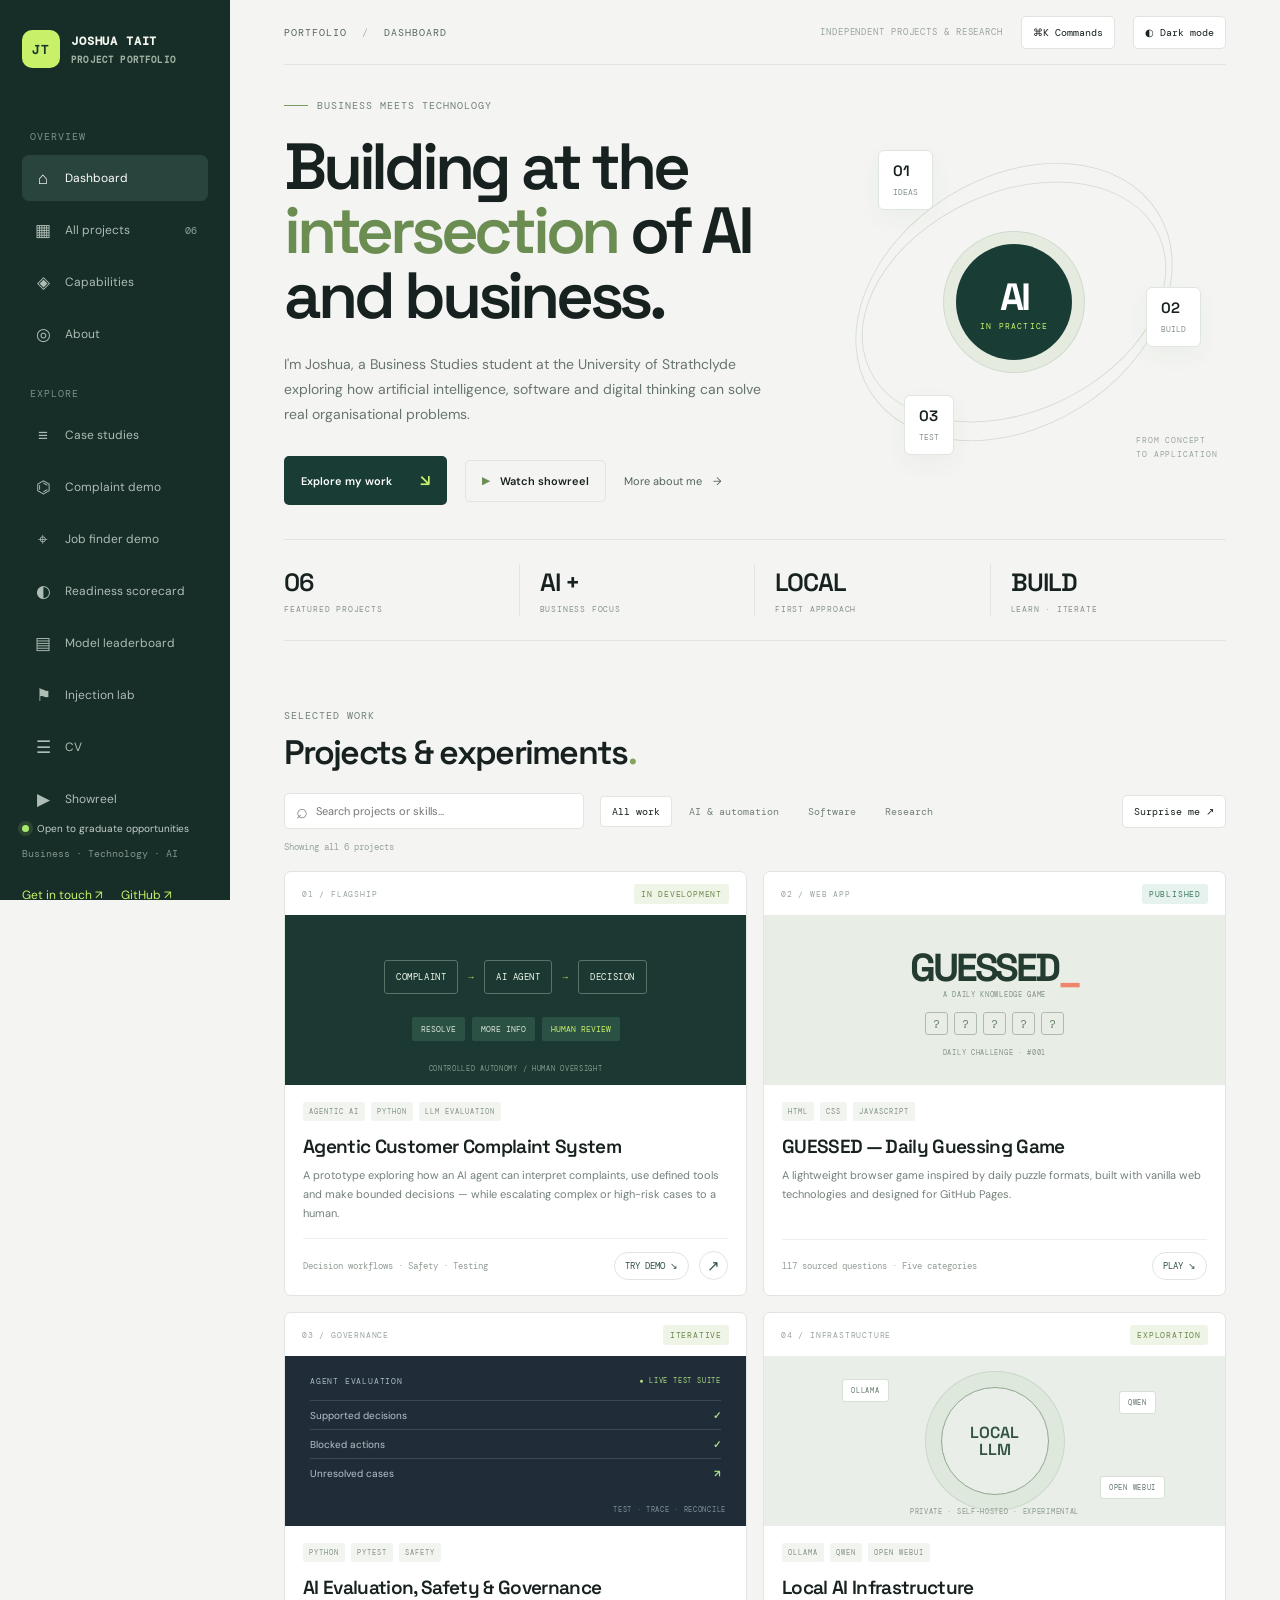
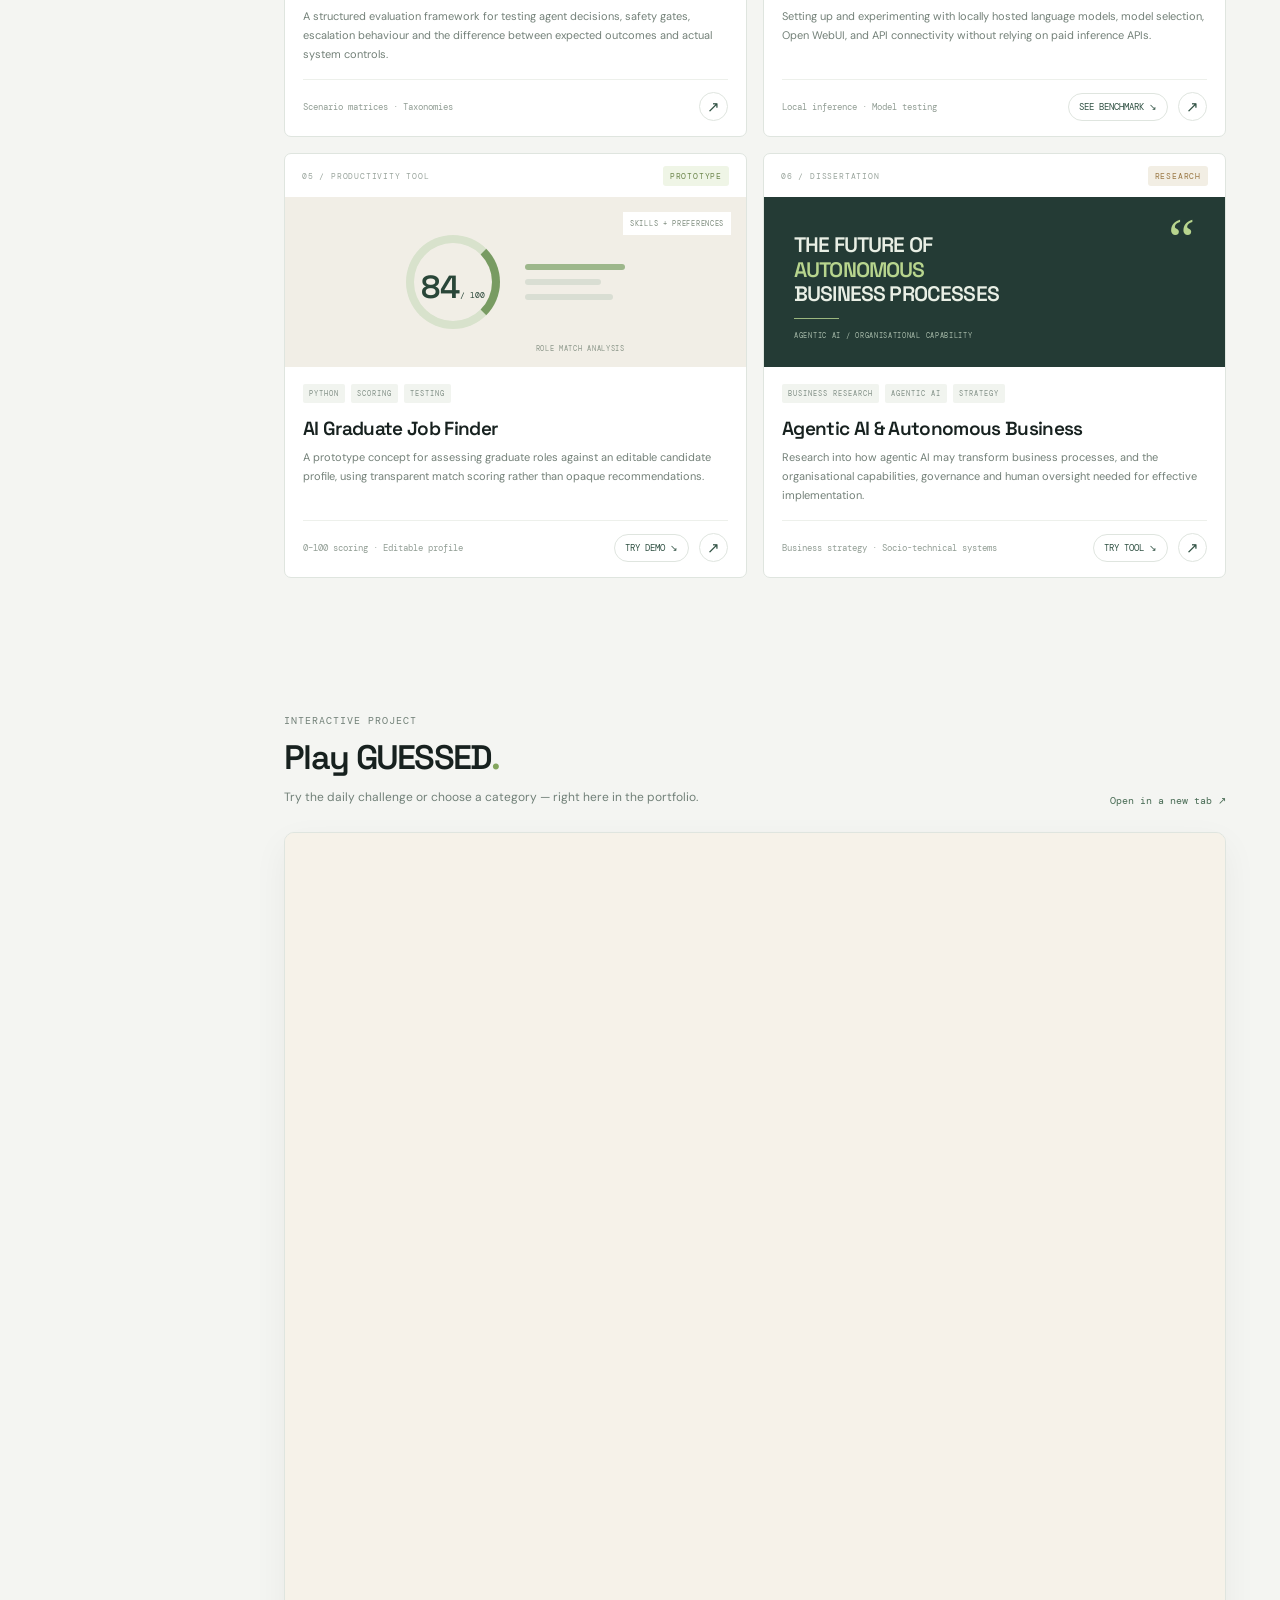
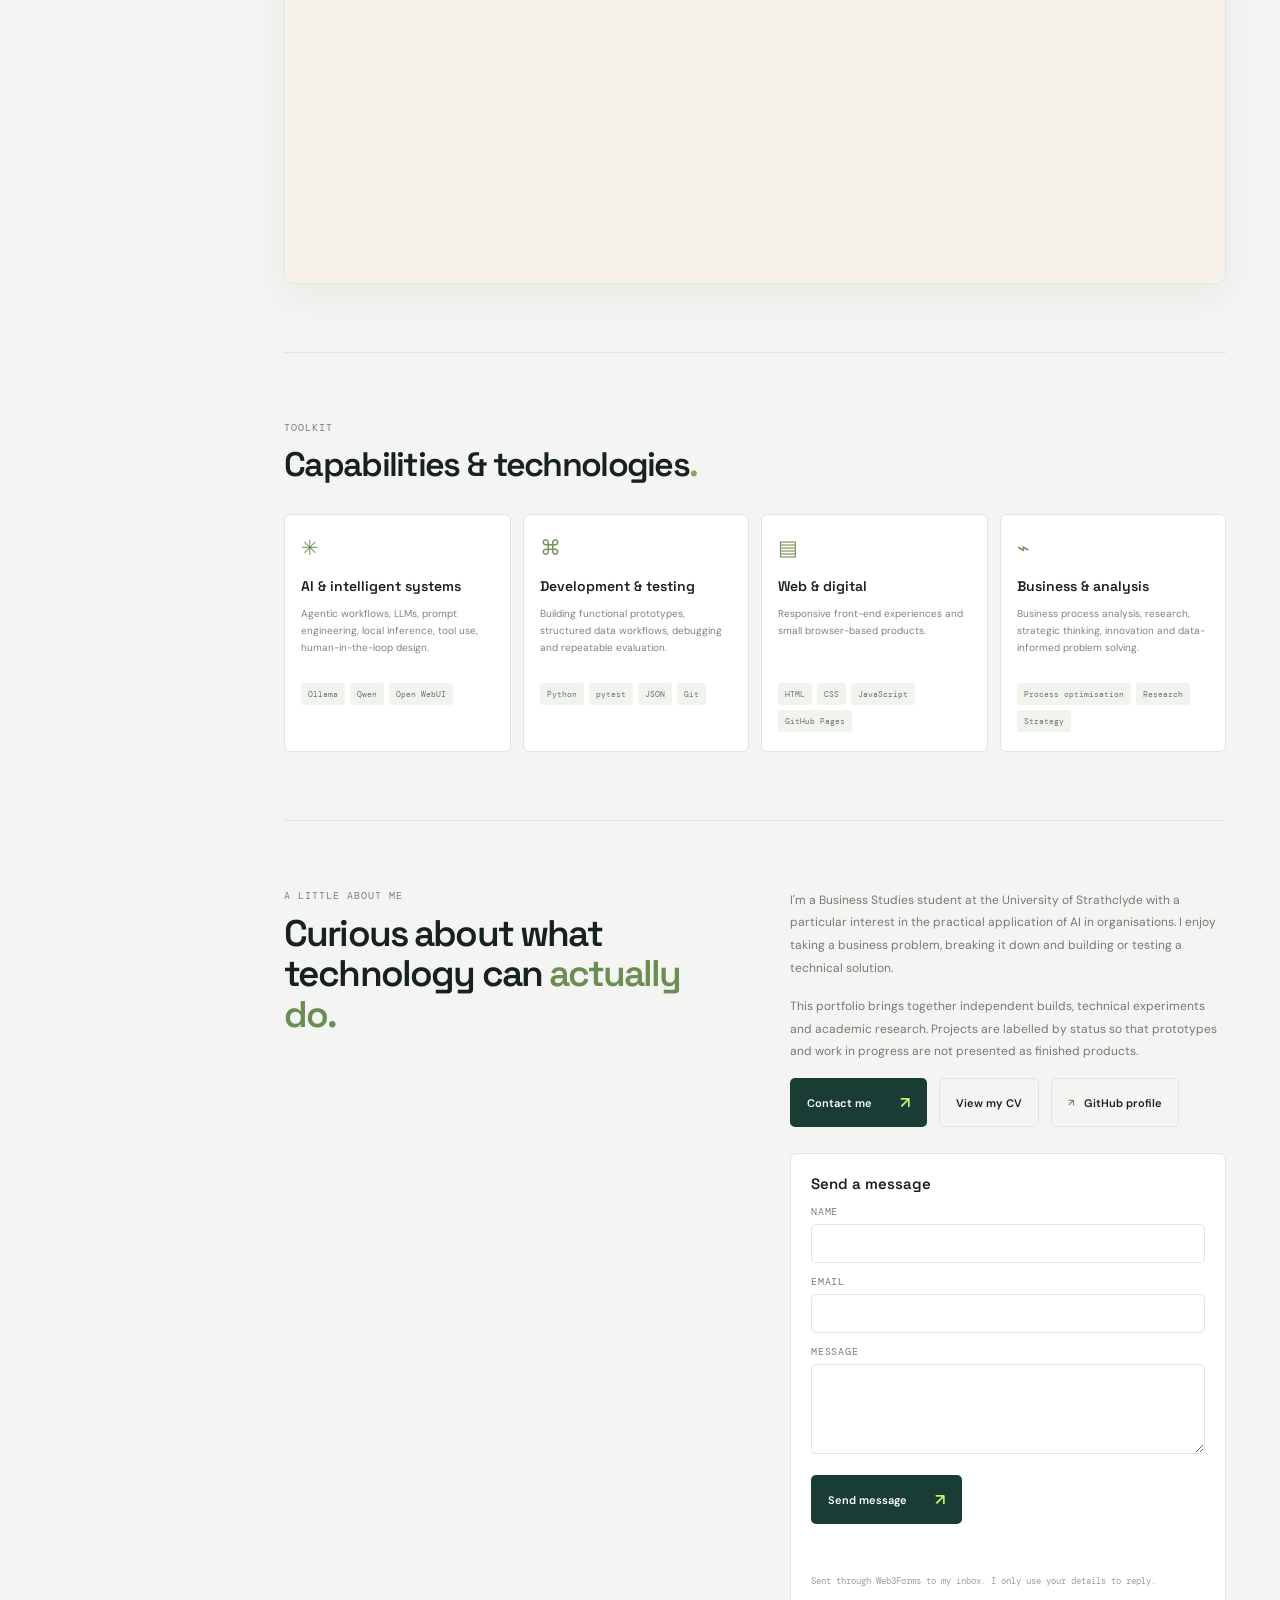
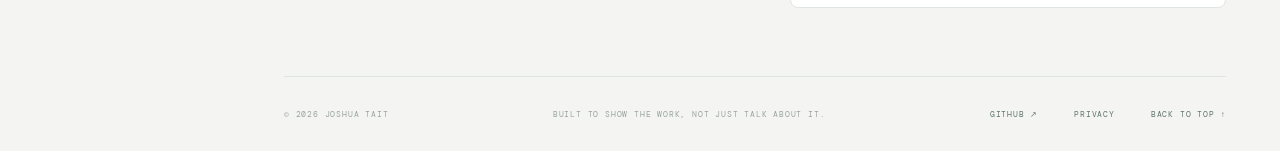
==== index.html @ ff1476a4 "Add hidden Konami-code easter egg Co-Authored-By: Claude Sonnet 5.5 <noreply@anthropic.com>" ====
<!doctype html>
<html lang="en">
<head>
  <meta charset="utf-8">
  <meta name="viewport" content="width=device-width, initial-scale=1">
  <meta name="description" content="Portfolio of Joshua Tait: AI agents, local language model experiments, interactive demos and business research, with working code and honest write-ups.">
  <meta name="google-site-verification" content="0NT-qSg6YADYWkS_Tp52TXGWfrB44KUtGt_mIASfzk4">
  <meta name="theme-color" content="#f4f5f2" media="(prefers-color-scheme: light)">
  <meta name="theme-color" content="#111a17" media="(prefers-color-scheme: dark)">
  <link rel="manifest" href="manifest.webmanifest">
  <link rel="canonical" href="https://joshuat09.github.io/portfolio/">
  <link rel="icon" href="favicon.svg" type="image/svg+xml">
  <link rel="icon" href="favicon-64.png" type="image/png" sizes="64x64">
  <link rel="apple-touch-icon" href="apple-touch-icon.png">
  <meta property="og:type" content="website">
  <meta property="og:site_name" content="Joshua Tait — Portfolio">
  <meta property="og:title" content="Joshua Tait — AI &amp; Business Portfolio">
  <meta property="og:description" content="Portfolio of Joshua Tait: AI agents, local language model experiments, interactive demos and business research, with working code and honest write-ups.">
  <meta property="og:url" content="https://joshuat09.github.io/portfolio/">
  <meta property="og:image" content="https://joshuat09.github.io/portfolio/og/home.png">
  <meta property="og:image:width" content="1200">
  <meta property="og:image:height" content="630">
  <meta property="og:image:alt" content="Joshua Tait: building at the intersection of AI and business">
  <meta name="twitter:card" content="summary_large_image">
  <meta name="twitter:title" content="Joshua Tait — AI &amp; Business Portfolio">
  <meta name="twitter:description" content="Portfolio of Joshua Tait: AI agents, local language model experiments, interactive demos and business research, with working code and honest write-ups.">
  <meta name="twitter:image" content="https://joshuat09.github.io/portfolio/og/home.png">
  <script type="application/ld+json">
  {"@context":"https://schema.org","@graph":[
    {"@type":"WebSite","@id":"https://joshuat09.github.io/portfolio/#site","url":"https://joshuat09.github.io/portfolio/","name":"Joshua Tait — Portfolio","inLanguage":"en-GB","author":{"@id":"https://joshuat09.github.io/portfolio/#person"}},
    {"@type":"Person","@id":"https://joshuat09.github.io/portfolio/#person","name":"Joshua Tait","url":"https://joshuat09.github.io/portfolio/","email":"mailto:joshuatait09@gmail.com","sameAs":["https://github.com/joshuat09"],"knowsAbout":["Artificial intelligence","AI agents","Local language models","Business strategy","Web development"]}
  ]}
  </script>
  <title>Joshua Tait — AI & Business Portfolio</title>
  <link rel="preconnect" href="https://fonts.googleapis.com">
  <link rel="preconnect" href="https://fonts.gstatic.com" crossorigin>
  <link href="https://fonts.googleapis.com/css2?family=DM+Mono:wght@400;500&family=DM+Sans:wght@400;500;600;700&family=Space+Grotesk:wght@500;600;700&display=swap" rel="stylesheet">
  <link rel="stylesheet" href="style.css">
</head>
<body>
  <a class="skip-link" href="#main-content">Skip to main content</a>
  <noscript><p style="margin:0;padding:12px 18px;background:#fff4d6;color:#4a3b10;font:13px sans-serif">This page needs JavaScript for its interactive parts. The written content is still readable.</p></noscript>
  <div class="shell">
    <aside class="sidebar">
      <a class="brand" href="#home"><span class="brand-mark">JT</span><span>JOSHUA TAIT<small>PROJECT PORTFOLIO</small></span></a>
      <div class="side-label">OVERVIEW</div>
      <nav>
        <a class="nav-link active" href="#home"><span>⌂</span> Dashboard</a>
        <a class="nav-link" href="#projects"><span>▦</span> All projects <b>06</b></a>
        <a class="nav-link" href="#capabilities"><span>◈</span> Capabilities</a>
        <a class="nav-link" href="#about"><span>◎</span> About</a>
      </nav>
      <div class="side-label side-label-2">EXPLORE</div>
      <nav>
        <a class="nav-link" href="case-studies.html"><span>≡</span> Case studies</a>
        <a class="nav-link" href="complaints.html"><span>⌬</span> Complaint demo</a>
        <a class="nav-link" href="jobfinder.html"><span>⌖</span> Job finder demo</a>
        <a class="nav-link" href="readiness.html"><span>◐</span> Readiness scorecard</a>
        <a class="nav-link" href="leaderboard.html"><span>▤</span> Model leaderboard</a>
        <a class="nav-link" href="injection.html"><span>⚑</span> Injection lab</a>
        <a class="nav-link" href="cv.html"><span>☰</span> CV</a>
        <a class="nav-link" href="showreel.html"><span>▶</span> Showreel</a>
      </nav>
      <div class="sidebar-bottom">
        <div class="availability"><i></i><span>Open to graduate opportunities</span></div>
        <p>Business · Technology · AI</p>
        <a class="text-link" href="mailto:joshuatait09@gmail.com">Get in touch ↗</a>
        <a class="text-link side-github" href="https://github.com/joshuat09" target="_blank" rel="noopener">GitHub ↗</a>
      </div>
    </aside>
    <main id="home"><span id="main-content" tabindex="-1"></span>
      <header class="topbar"><span class="crumb">PORTFOLIO <span>/</span> DASHBOARD</span><div class="topbar-actions"><span class="updated">INDEPENDENT PROJECTS & RESEARCH</span><button class="theme-toggle palette-trigger" type="button" data-open-palette aria-label="Open command palette (Ctrl+K)">⌘K <span>Commands</span></button><button class="theme-toggle" id="theme-toggle" type="button" aria-label="Switch to dark mode" aria-pressed="false">◐ <span>Dark mode</span></button></div></header>
      <section class="hero">
        <div class="hero-copy">
          <div class="eyebrow"><span class="eyebrow-line"></span> BUSINESS MEETS TECHNOLOGY</div>
          <h1>Building at the<br><em>intersection</em> of AI<br>and business.</h1>
          <p class="intro">I'm Joshua, a Business Studies student at the University of Strathclyde exploring how artificial intelligence, software and digital thinking can solve real organisational problems.</p>
          <div class="hero-actions"><a class="primary-btn" href="#projects">Explore my work <span>↘</span></a><a class="ghost-btn" href="showreel.html"><span>▶</span> Watch showreel</a><a class="secondary-link" href="#about">More about me <span>→</span></a></div>
        </div>
        <div class="hero-graphic" aria-label="Abstract network illustration">
          <div class="orbit orbit-one"></div><div class="orbit orbit-two"></div>
          <div class="core"><span>AI</span><small>IN PRACTICE</small></div>
          <span class="node node-a">01<br><small>IDEAS</small></span><span class="node node-b">02<br><small>BUILD</small></span><span class="node node-c">03<br><small>TEST</small></span>
          <span class="graphic-caption">FROM CONCEPT<br>TO APPLICATION</span>
        </div>
      </section>
      <section class="metrics" aria-label="Portfolio overview">
        <div><strong>06</strong><span>FEATURED PROJECTS</span></div><div><strong>AI +</strong><span>BUSINESS FOCUS</span></div><div><strong>LOCAL</strong><span>FIRST APPROACH</span></div><div><strong>BUILD</strong><span>LEARN · ITERATE</span></div>
      </section>
      <section class="section" id="projects">
        <div class="section-heading"><div><div class="eyebrow">SELECTED WORK</div><h2>Projects & experiments<span>.</span></h2></div><div class="project-tools"><label class="project-search"><span aria-hidden="true">⌕</span><input id="project-search" type="search" placeholder="Search projects or skills…" aria-label="Search projects by name, technology or topic"></label><div class="filters" role="group" aria-label="Filter projects"><button class="filter active" data-filter="all">All work</button><button class="filter" data-filter="ai">AI & automation</button><button class="filter" data-filter="software">Software</button><button class="filter" data-filter="research">Research</button></div><button class="surprise-btn" id="surprise-project" type="button">Surprise me ↗</button></div><p class="search-status" id="search-status" aria-live="polite">Showing all 6 projects</p></div>
        <div class="project-grid" id="project-grid">
          <article class="project-card featured" data-category="ai" tabindex="0" data-project="complaints">
            <div class="card-top"><span class="project-number">01 / FLAGSHIP</span><span class="status status-progress">IN DEVELOPMENT</span></div><div class="project-visual visual-agent"><div class="workflow"><span>COMPLAINT</span><b>→</b><span>AI AGENT</span><b>→</b><span>DECISION</span></div><div class="decision-row"><i>RESOLVE</i><i>MORE INFO</i><i>HUMAN REVIEW</i></div><div class="visual-foot">CONTROLLED AUTONOMY / HUMAN OVERSIGHT</div></div>
            <div class="card-content"><div class="tags"><span>AGENTIC AI</span><span>PYTHON</span><span>LLM EVALUATION</span></div><h3>Agentic Customer Complaint System</h3><p>A prototype exploring how an AI agent can interpret complaints, use defined tools and make bounded decisions — while escalating complex or high-risk cases to a human.</p><div class="card-bottom"><span>Decision workflows · Safety · Testing</span><span class="card-actions"><a class="card-demo-link" href="complaints.html">TRY DEMO ↘</a><button class="view-btn" aria-label="View project details">↗</button></span></div></div>
          </article>
          <article class="project-card" data-category="software" tabindex="0" data-project="guessed">
            <div class="card-top"><span class="project-number">02 / WEB APP</span><span class="status status-live">PUBLISHED</span></div><div class="project-visual visual-game"><div class="game-title">GUESSED<span>_</span></div><div class="game-sub">A DAILY KNOWLEDGE GAME</div><div class="game-tiles"><i>?</i><i>?</i><i>?</i><i>?</i><i>?</i></div><div class="game-meta">DAILY CHALLENGE · #001</div></div>
            <div class="card-content"><div class="tags"><span>HTML</span><span>CSS</span><span>JAVASCRIPT</span></div><h3>GUESSED — Daily Guessing Game</h3><p>A lightweight browser game inspired by daily puzzle formats, built with vanilla web technologies and designed for GitHub Pages.</p><div class="card-bottom"><span>117 sourced questions · Five categories</span><span class="card-actions"><a class="card-demo-link" href="#play-guessed" aria-label="Play GUESSED on this page">PLAY ↘</a></span></div></div>
          </article>
          <article class="project-card" data-category="ai" tabindex="0" data-project="evaluation">
            <div class="card-top"><span class="project-number">03 / GOVERNANCE</span><span class="status status-progress">ITERATIVE</span></div><div class="project-visual visual-eval"><div class="eval-head">AGENT EVALUATION <span>● LIVE TEST SUITE</span></div><div class="eval-line"><span>Supported decisions</span><b>✓</b></div><div class="eval-line"><span>Blocked actions</span><b>✓</b></div><div class="eval-line"><span>Unresolved cases</span><b>↗</b></div><div class="eval-footer">TEST · TRACE · RECONCILE</div></div>
            <div class="card-content"><div class="tags"><span>PYTHON</span><span>PYTEST</span><span>SAFETY</span></div><h3>AI Evaluation, Safety & Governance</h3><p>A structured evaluation framework for testing agent decisions, safety gates, escalation behaviour and the difference between expected outcomes and actual system controls.</p><div class="card-bottom"><span>Scenario matrices · Taxonomies</span><button class="view-btn" aria-label="View project details">↗</button></div></div>
          </article>
          <article class="project-card" data-category="ai" tabindex="0" data-project="localai">
            <div class="card-top"><span class="project-number">04 / INFRASTRUCTURE</span><span class="status status-progress">EXPLORATION</span></div><div class="project-visual visual-local"><div class="local-ring"><span>LOCAL<br>LLM</span></div><div class="local-label label-one">OLLAMA</div><div class="local-label label-two">QWEN</div><div class="local-label label-three">OPEN WEBUI</div><div class="local-caption">PRIVATE · SELF-HOSTED · EXPERIMENTAL</div></div>
            <div class="card-content"><div class="tags"><span>OLLAMA</span><span>QWEN</span><span>OPEN WEBUI</span></div><h3>Local AI Infrastructure</h3><p>Setting up and experimenting with locally hosted language models, model selection, Open WebUI, and API connectivity without relying on paid inference APIs.</p><div class="card-bottom"><span>Local inference · Model testing</span><span class="card-actions"><a class="card-demo-link" href="leaderboard.html">SEE BENCHMARK ↘</a><button class="view-btn" aria-label="View project details">↗</button></span></div></div>
          </article>
          <article class="project-card" data-category="software" tabindex="0" data-project="jobfinder">
            <div class="card-top"><span class="project-number">05 / PRODUCTIVITY TOOL</span><span class="status status-progress">PROTOTYPE</span></div><div class="project-visual visual-jobs"><div class="job-score"><strong>84</strong><small>/ 100</small></div><div class="job-lines"><i></i><i></i><i></i></div><div class="job-caption">ROLE MATCH ANALYSIS</div><div class="job-pill">SKILLS + PREFERENCES</div></div>
            <div class="card-content"><div class="tags"><span>PYTHON</span><span>SCORING</span><span>TESTING</span></div><h3>AI Graduate Job Finder</h3><p>A prototype concept for assessing graduate roles against an editable candidate profile, using transparent match scoring rather than opaque recommendations.</p><div class="card-bottom"><span>0–100 scoring · Editable profile</span><span class="card-actions"><a class="card-demo-link" href="jobfinder.html">TRY DEMO ↘</a><button class="view-btn" aria-label="View project details">↗</button></span></div></div>
          </article>
          <article class="project-card" data-category="research" tabindex="0" data-project="research">
            <div class="card-top"><span class="project-number">06 / DISSERTATION</span><span class="status status-research">RESEARCH</span></div><div class="project-visual visual-research"><div class="research-quote">“</div><div class="research-title">THE FUTURE OF<br><em>AUTONOMOUS</em><br>BUSINESS PROCESSES</div><div class="research-rule"></div><div class="research-foot">AGENTIC AI / ORGANISATIONAL CAPABILITY</div></div>
            <div class="card-content"><div class="tags"><span>BUSINESS RESEARCH</span><span>AGENTIC AI</span><span>STRATEGY</span></div><h3>Agentic AI & Autonomous Business</h3><p>Research into how agentic AI may transform business processes, and the organisational capabilities, governance and human oversight needed for effective implementation.</p><div class="card-bottom"><span>Business strategy · Socio-technical systems</span><span class="card-actions"><a class="card-demo-link" href="readiness.html">TRY TOOL ↘</a><button class="view-btn" aria-label="View project details">↗</button></span></div></div>
          </article>
        </div>
      </section>
      <section class="section guessed-play-section" id="play-guessed">
        <div class="section-heading"><div><div class="eyebrow">INTERACTIVE PROJECT</div><h2>Play GUESSED<span>.</span></h2><p class="section-intro">Try the daily challenge or choose a category — right here in the portfolio.</p></div><a class="standalone-game-link" href="https://joshuat09.github.io/guessed/" target="_blank" rel="noreferrer">Open in a new tab ↗</a></div>
        <div class="guessed-embed-shell"><iframe id="guessed-page-frame" title="Play the GUESSED daily guessing game" src="https://joshuat09.github.io/guessed/" loading="lazy" allow="clipboard-write" referrerpolicy="strict-origin-when-cross-origin"></iframe></div>
      </section>
      <section class="capabilities section" id="capabilities">
        <div class="eyebrow">TOOLKIT</div><h2>Capabilities & technologies<span>.</span></h2>
        <div class="capability-grid">
          <div class="capability"><span class="cap-icon">✳</span><h3>AI & intelligent systems</h3><p>Agentic workflows, LLMs, prompt engineering, local inference, tool use, human-in-the-loop design.</p><div class="chips"><i>Ollama</i><i>Qwen</i><i>Open WebUI</i></div></div>
          <div class="capability"><span class="cap-icon">⌘</span><h3>Development & testing</h3><p>Building functional prototypes, structured data workflows, debugging and repeatable evaluation.</p><div class="chips"><i>Python</i><i>pytest</i><i>JSON</i><i>Git</i></div></div>
          <div class="capability"><span class="cap-icon">▤</span><h3>Web & digital</h3><p>Responsive front-end experiences and small browser-based products.</p><div class="chips"><i>HTML</i><i>CSS</i><i>JavaScript</i><i>GitHub Pages</i></div></div>
          <div class="capability"><span class="cap-icon">⌁</span><h3>Business & analysis</h3><p>Business process analysis, research, strategic thinking, innovation and data-informed problem solving.</p><div class="chips"><i>Process optimisation</i><i>Research</i><i>Strategy</i></div></div>
        </div>
      </section>
      <section class="about section" id="about">
        <div><div class="eyebrow">A LITTLE ABOUT ME</div><h2>Curious about what<br>technology can <em>actually do.</em></h2></div>
        <div class="about-copy"><p>I'm a Business Studies student at the University of Strathclyde with a particular interest in the practical application of AI in organisations. I enjoy taking a business problem, breaking it down and building or testing a technical solution.</p><p>This portfolio brings together independent builds, technical experiments and academic research. Projects are labelled by status so that prototypes and work in progress are not presented as finished products.</p><div class="about-actions"><a class="primary-btn" href="mailto:joshuatait09@gmail.com">Contact me <span>↗</span></a><a class="ghost-btn" href="cv.html">View my CV</a><a class="ghost-btn" href="https://github.com/joshuat09" target="_blank" rel="noopener"><span>↗</span> GitHub profile</a></div><form class="contact-form" id="contact-form" hidden>
          <h3>Send a message</h3>
          <label>Name<input name="name" required maxlength="80" autocomplete="name"></label>
          <label>Email<input name="email" type="email" required maxlength="120" autocomplete="email"></label>
          <label>Message<textarea name="message" required maxlength="2000" rows="4"></textarea></label>
          <input type="checkbox" name="botcheck" class="hp-field" tabindex="-1" autocomplete="off" aria-hidden="true">
          <button type="submit" class="primary-btn">Send message <span>↗</span></button>
          <p class="form-status" role="status" aria-live="polite"></p>
          <p class="form-note">Sent through Web3Forms to my inbox. I only use your details to reply.</p>
        </form></div>
      </section>
      <footer><span>© 2026 JOSHUA TAIT</span><span>BUILT TO SHOW THE WORK, NOT JUST TALK ABOUT IT.</span><span class="footer-links"><a href="https://github.com/joshuat09" target="_blank" rel="noopener">GITHUB ↗</a><a href="privacy.html">PRIVACY</a><a href="#home">BACK TO TOP ↑</a></span></footer>
    </main>
  </div>
  <dialog id="project-dialog" class="project-dialog">
    <button class="dialog-close" aria-label="Close details">×</button><div class="eyebrow" id="dialog-kicker">PROJECT DETAILS</div><h2 id="dialog-title"></h2><p id="dialog-description"></p><div class="dialog-section"><h3>What it demonstrates</h3><ul id="dialog-points"></ul></div><div class="dialog-section"><h3>Technology / focus</h3><div class="chips" id="dialog-tech"></div></div><div class="dialog-section dialog-diagram" id="dialog-diagram" hidden><h3>Infrastructure diagram</h3><iframe id="dialog-diagram-frame" title="Local AI infrastructure diagram"></iframe><a class="dialog-demo-link" id="dialog-diagram-link" target="_blank" rel="noopener" href="diagrams/local-ai-infrastructure.html">Open full size ↗</a></div><a class="dialog-demo-link" id="dialog-case-link" href="case-studies.html">Read the case study ↘</a><a class="dialog-demo-link" id="dialog-code-link" href="https://github.com/joshuat09" target="_blank" rel="noopener" hidden>View the code on GitHub ↗</a><a class="dialog-demo-link" id="dialog-demo-link" href="complaints.html" hidden>Try the interactive demo ↘</a><p class="dialog-note">Project status and descriptions are intentionally conservative; update this panel as the work develops.</p>
  </dialog>
  <script src="site-config.js"></script>
  <script src="script.js"></script>
  <script src="contact.js"></script>
  <script src="demo/complaint-data.js"></script>
  <script src="demo/jobfinder-data.js"></script>
  <script src="cursor.js"></script>
  <script src="palette.js"></script>
  <script src="easter.js"></script>
</body>
</html>
---- style.css ----
:root{--bg:#f4f5f2;--paper:#fff;--ink:#17211f;--muted:#71807a;--line:#dfe5df;--green:#c8f169;--deep:#193d35;--mono:"DM Mono",monospace;--sans:"DM Sans",sans-serif;--display:"Space Grotesk",sans-serif}
*{box-sizing:border-box}html{scroll-behavior:smooth;scroll-padding-top:30px}body{margin:0;background:var(--bg);color:var(--ink);font-family:var(--sans);font-size:14px}.shell{max-width:1600px;margin:auto;min-height:100vh}.sidebar{width:230px;position:fixed;inset:0 auto 0 max(0px,calc((100vw - 1600px)/2));background:#172d28;color:#f5f7f1;padding:30px 22px;display:flex;flex-direction:column;z-index:5}.brand{display:flex;align-items:center;gap:11px;text-decoration:none;color:inherit;font:600 12px var(--mono);letter-spacing:.07em}.brand-mark{display:grid;place-items:center;width:38px;height:38px;border-radius:10px;background:var(--green);color:#17372e;font:700 13px var(--display)}.brand small{display:block;color:#9daf9f;font-size:9px;margin-top:5px;letter-spacing:.13em}.side-label,.eyebrow,.crumb,.updated,.project-number,.status,.tags,.metrics span,footer,.graphic-caption,.visual-foot,.game-sub,.game-meta,.eval-head,.eval-footer,.local-caption,.local-label,.job-caption,.job-pill,.research-foot{font:10px var(--mono);letter-spacing:.1em}.side-label{color:#789087;margin:62px 0 15px 8px}.sidebar nav{display:grid;gap:6px}.nav-link{padding:12px 11px;color:#aebdb5;text-decoration:none;border-radius:7px;display:flex;gap:12px;align-items:center;font-size:12px}.nav-link span{font-size:17px}.nav-link b{margin-left:auto;font:10px var(--mono);color:#8fa297}.nav-link.active,.nav-link:hover{background:#29443c;color:#fff}.sidebar-bottom{margin-top:auto}.availability{display:flex;align-items:center;gap:8px;color:#c5d1ca;font-size:10px}.availability i{width:7px;height:7px;border-radius:50%;background:#a9e86c;box-shadow:0 0 0 4px #a9e86c22}.sidebar-bottom p{font:10px var(--mono);color:#81958b;margin:12px 0 25px}.text-link{color:var(--green);text-decoration:none;font-size:12px}main{margin-left:230px;padding:0 54px;max-width:1370px}.topbar{height:65px;border-bottom:1px solid var(--line);display:flex;align-items:center;justify-content:space-between}.crumb{color:#59675f}.crumb span{color:#a9b2ac;margin:0 8px}.updated{color:#9aa49d;font-size:9px}.hero{min-height:475px;display:grid;grid-template-columns:1.1fr .9fr;align-items:center;border-bottom:1px solid var(--line);overflow:hidden}.eyebrow{color:#728178;display:flex;align-items:center;gap:9px}.eyebrow-line{height:1px;width:24px;background:#789b61}.hero h1{font:600 clamp(46px,5.1vw,72px)/.99 var(--display);letter-spacing:-.065em;margin:23px 0}.hero h1 em,.about h2 em{font-style:normal;color:#6b8d52}.intro{max-width:480px;color:#68756e;line-height:1.8;font-size:14px}.hero-actions{display:flex;align-items:center;gap:25px;margin-top:29px}.primary-btn{display:inline-flex;align-items:center;gap:28px;background:var(--deep);color:white;text-decoration:none;padding:14px 17px;border-radius:5px;font-size:11px;font-weight:600;transition:.2s}.primary-btn:hover{background:#2b594b;transform:translateY(-2px)}.primary-btn span{color:var(--green);font-size:16px}.secondary-link{color:#53635b;text-decoration:none;font-size:11px}.secondary-link span{margin-left:8px}.hero-graphic{height:380px;position:relative;display:grid;place-items:center}.orbit{position:absolute;border:1px solid #d7dfd4;border-radius:50%;transform:rotate(-25deg)}.orbit-one{width:320px;height:220px}.orbit-two{width:250px;height:340px;transform:rotate(58deg)}.core{width:116px;height:116px;border-radius:50%;background:var(--deep);color:white;display:flex;flex-direction:column;align-items:center;justify-content:center;z-index:1;box-shadow:0 0 0 12px #e5ebdf,0 0 0 13px #d0dacf}.core span{font:700 38px var(--display);letter-spacing:-.08em}.core small{font:8px var(--mono);color:var(--green);letter-spacing:.15em}.node{position:absolute;background:white;border:1px solid var(--line);padding:10px 14px;border-radius:6px;font:600 15px var(--display);box-shadow:0 8px 25px #263c2a0b}.node small{font:8px var(--mono);color:#87948b}.node-a{top:38px;left:18%}.node-b{right:6%;top:46%}.node-c{bottom:37px;left:24%}.graphic-caption{position:absolute;right:2%;bottom:8%;color:#9aa69c;font-size:8px;line-height:1.7}.metrics{display:grid;grid-template-columns:repeat(4,1fr);padding:24px 0;border-bottom:1px solid var(--line)}.metrics div{padding:2px 20px;border-right:1px solid var(--line)}.metrics div:first-child{padding-left:0}.metrics div:last-child{border:0}.metrics strong{display:block;font:600 25px var(--display);letter-spacing:-.04em}.metrics span{display:block;color:#87938a;font-size:8px;margin-top:6px}.section{padding:68px 0}.section-heading{display:flex;align-items:end;justify-content:space-between;margin-bottom:25px}.section h2,.about h2{font:600 34px/1.1 var(--display);letter-spacing:-.05em;margin:12px 0 0}.section h2 span{color:#83a55e}.filters{display:flex;gap:5px;flex-wrap:wrap}.filter{border:1px solid transparent;background:transparent;padding:8px 11px;border-radius:4px;color:#738077;font:10px var(--mono);cursor:pointer}.filter.active,.filter:hover{background:white;border-color:var(--line);color:var(--ink)}.project-grid{display:grid;grid-template-columns:repeat(2,minmax(0,1fr));gap:16px}.project-card{background:var(--paper);border:1px solid var(--line);border-radius:7px;overflow:hidden;transition:transform .2s,border-color .2s;cursor:pointer;min-width:0}.project-card:hover{transform:translateY(-3px);border-color:#a9b8a6}.card-top{height:43px;padding:0 17px;display:flex;align-items:center;justify-content:space-between}.project-number{color:#9aa59d;font-size:8px}.status{font-size:8px;padding:5px 7px;border-radius:3px}.status-progress{background:#eff5e6;color:#6d874d}.status-live{background:#e6f2ed;color:#3c7960}.status-research{background:#f2eee4;color:#9a7844}.project-visual{height:170px;position:relative;overflow:hidden;display:flex;align-items:center;justify-content:center}.visual-agent{background:#1b3932;display:flex;flex-direction:column;gap:23px;color:#eff8e9}.workflow{display:flex;align-items:center;gap:10px;font:9px var(--mono);letter-spacing:.06em}.workflow span{border:1px solid #577469;padding:10px 11px;border-radius:3px}.workflow b{color:var(--green);font-weight:400}.decision-row{display:flex;gap:7px}.decision-row i{font:8px var(--mono);font-style:normal;color:#d8e6d8;background:#2b5144;padding:7px 9px;border-radius:2px}.decision-row i:last-child{color:var(--green)}.visual-foot{position:absolute;bottom:12px;color:#829b8b;font-size:7px}.visual-game{background:#e8eee5;flex-direction:column;color:#243b31}.game-title{font:700 39px var(--display);letter-spacing:-.08em}.game-title span{color:#ed866c}.game-sub{font-size:7px;color:#809086;margin-top:-2px}.game-tiles{display:flex;gap:6px;margin:13px}.game-tiles i{width:23px;height:23px;border:1px solid #aebcaf;border-radius:3px;display:grid;place-items:center;font:12px var(--mono);font-style:normal;color:#6f876f}.game-meta{font-size:7px;color:#869489}.visual-eval{background:#202d39;color:#dce7ed;display:block;padding:20px 25px}.eval-head{display:flex;justify-content:space-between;color:#a6bac2;font-size:8px;margin-bottom:14px}.eval-head span{color:#a8db83;font-size:7px}.eval-line{height:29px;border-top:1px solid #394955;display:flex;align-items:center;justify-content:space-between;font-size:10px;color:#b7c5ca}.eval-line b{color:#a9dd85}.eval-footer{position:absolute;bottom:12px;right:20px;color:#7e929c;font-size:7px}.visual-local{background:#e9eee8}.local-ring{width:108px;height:108px;border:1px solid #91a88f;border-radius:50%;display:grid;place-items:center;box-shadow:0 0 0 15px #dfe8dd,0 0 0 16px #cbd8ca}.local-ring span{text-align:center;font:600 16px/1.1 var(--display);color:#315244}.local-label{position:absolute;background:white;padding:6px 8px;border:1px solid #d7e0d5;border-radius:3px;color:#62766a;font-size:7px}.label-one{top:23px;left:17%}.label-two{top:35px;right:15%}.label-three{bottom:27px;right:13%}.local-caption{position:absolute;bottom:10px;color:#8a9a8b;font-size:7px}.visual-jobs{background:#f1eee6;gap:25px}.job-score{width:94px;height:94px;border-radius:50%;border:8px solid #d8e2cc;border-right-color:#789b62;display:flex;align-items:baseline;justify-content:center;padding-top:24px;color:#294638}.job-score strong{font:600 32px var(--display)}.job-score small{font:8px var(--mono)}.job-lines{display:grid;gap:9px;width:100px}.job-lines i{height:6px;border-radius:5px;background:#d9ded3}.job-lines i:first-child{width:100%;background:#9db78b}.job-lines i:nth-child(2){width:76%}.job-lines i:nth-child(3){width:88%}.job-caption{position:absolute;bottom:14px;left:calc(50% + 20px);color:#8c978a;font-size:7px}.job-pill{position:absolute;top:15px;right:15px;background:white;padding:7px;color:#7e8c7e;font-size:7px}.visual-research{background:#243b35;color:#e9efe5;display:block;padding:28px 30px}.research-quote{font:60px Georgia;color:#b8d58e;position:absolute;right:30px;top:8px}.research-title{font:600 21px/1.15 var(--display);letter-spacing:-.04em;margin-top:8px}.research-title em{font-style:normal;color:#b8d58e}.research-rule{height:1px;width:45px;background:#9bb77e;margin:12px 0}.research-foot{font-size:7px;color:#a5b9a8}.card-content{padding:17px 18px 15px}.tags{display:flex;gap:6px;flex-wrap:wrap}.tags span{font-size:7px;color:#829087;background:#f1f4ef;padding:5px 6px;border-radius:2px}.card-content h3{font:600 19px var(--display);letter-spacing:-.035em;margin:13px 0 7px}.card-content p{font-size:11px;line-height:1.7;color:#738078;margin:0;min-height:57px}.card-bottom{border-top:1px solid #edf0eb;margin-top:15px;padding-top:12px;display:flex;justify-content:space-between;align-items:center;color:#929e95;font:9px var(--mono)}.view-btn{width:29px;height:29px;border:1px solid var(--line);border-radius:50%;display:grid;place-items:center;background:white;color:#315244;text-decoration:none;font-size:15px;cursor:pointer}.view-btn:hover{background:var(--green);border-color:var(--green)}.capabilities{border-top:1px solid var(--line)}.capability-grid{display:grid;grid-template-columns:repeat(4,1fr);gap:12px;margin-top:30px}.capability{background:white;border:1px solid var(--line);border-radius:6px;padding:19px 16px}.cap-icon{font-size:21px;color:#78945e}.capability h3{font:600 14px var(--display);margin:15px 0 8px}.capability p{color:#78857c;font-size:10px;line-height:1.7;min-height:68px}.chips{display:flex;flex-wrap:wrap;gap:5px}.chips i{font:8px var(--mono);font-style:normal;color:#66776c;background:#f0f4ed;padding:6px 7px;border-radius:3px}.about{border-top:1px solid var(--line);display:grid;grid-template-columns:1fr 1fr;gap:70px;align-items:start}.about h2{font-size:37px}.about-copy p{font-size:12px;line-height:1.9;color:#6f7c73;margin:0 0 15px}.about-copy .primary-btn{margin-top:9px}footer{height:75px;border-top:1px solid var(--line);display:flex;justify-content:space-between;align-items:center;color:#9aa49d;font-size:8px}footer a{color:#62766b;text-decoration:none}.project-dialog{width:min(520px,calc(100% - 32px));border:1px solid var(--line);border-radius:9px;padding:30px;background:#fbfcf9;color:var(--ink);box-shadow:0 25px 100px #14231c33}.project-dialog::backdrop{background:#15251f99;backdrop-filter:blur(3px)}.dialog-close{position:absolute;right:15px;top:12px;border:0;background:none;font-size:25px;color:#718078;cursor:pointer}.project-dialog h2{font:600 27px var(--display);letter-spacing:-.04em;margin:13px 0}.project-dialog>p{font-size:12px;line-height:1.8;color:#6d7b72}.dialog-section{border-top:1px solid var(--line);padding-top:15px;margin-top:18px}.dialog-section h3{font:600 12px var(--display)}.dialog-section ul{padding-left:17px;color:#68776d;font-size:11px;line-height:1.9}.dialog-note{font:9px var(--mono)!important;color:#99a39b!important;margin-top:22px}
@media(max-width:1050px){main{padding:0 30px}.sidebar{width:200px}.shell{max-width:none}.sidebar{left:0}main{margin-left:200px}.hero{grid-template-columns:1fr .7fr}.hero-graphic{transform:scale(.85)}.capability-grid{grid-template-columns:repeat(2,1fr)}}
@media(max-width:760px){.sidebar{position:relative;width:auto;height:auto;padding:15px 18px;display:block}.brand{display:inline-flex}.side-label,.sidebar nav,.sidebar-bottom{display:none}main{margin:0;padding:0 18px}.topbar{height:49px}.updated{font-size:7px}.hero{display:block;padding:55px 0 25px;min-height:0}.hero h1{font-size:54px}.hero-graphic{height:280px;transform:none}.metrics{grid-template-columns:repeat(2,1fr);gap:18px}.metrics div:nth-child(2){border:0}.metrics div:nth-child(3){padding-left:0}.section{padding:48px 0}.section-heading{display:block}.filters{margin-top:18px}.project-grid{grid-template-columns:1fr}.project-visual{height:165px}.card-content p{min-height:0}.capability-grid{grid-template-columns:1fr 1fr}.about{grid-template-columns:1fr;gap:22px}.about h2{font-size:32px}footer{height:auto;padding:20px 0;gap:12px;flex-wrap:wrap}footer span:nth-child(2){display:none}}
@media(max-width:420px){.hero h1{font-size:47px}.capability-grid{grid-template-columns:1fr}.capability p{min-height:0}.workflow{gap:5px}.workflow span{padding:8px 6px;font-size:7px}.decision-row{gap:4px}.decision-row i{font-size:7px;padding:6px}.hero-graphic{height:245px}}

/* Embedded GUESSED game */
.project-dialog.has-game{width:min(1050px,calc(100% - 32px));max-height:92vh;overflow-y:auto}
.game-embed-section{border-top:1px solid var(--line);padding-top:20px;margin-top:22px}
.game-embed-heading{display:flex;justify-content:space-between;align-items:end;gap:15px;margin-bottom:13px}
.game-embed-heading h3{font:600 22px var(--display);letter-spacing:-.04em;margin:7px 0 0}
.game-embed-heading h3 span{color:#83a55e}
.game-embed-heading a{font:10px var(--mono);color:#496c55;text-decoration:none;white-space:nowrap}
.game-embed-heading a:hover{text-decoration:underline}
#guessed-frame{display:block;width:100%;height:min(720px,70vh);min-height:560px;border:1px solid var(--line);border-radius:7px;background:#f6f2e9}
@media(max-width:600px){.project-dialog.has-game{padding:22px 16px}.game-embed-heading{align-items:start;flex-direction:column}.game-embed-heading h3{font-size:19px}#guessed-frame{height:72vh;min-height:520px}}

/* GUESSED is playable directly on the portfolio page */
.guessed-play-section{scroll-margin-top:28px}
.guessed-play-section .section-heading{align-items:end}
.guessed-play-section .section-intro{font-size:12px;line-height:1.7;color:#718078;margin:10px 0 0}
.standalone-game-link{font:10px var(--mono);color:#496c55;text-decoration:none;white-space:nowrap}
.standalone-game-link:hover{text-decoration:underline}
.guessed-embed-shell{width:100%;overflow:hidden;border:1px solid var(--line);border-radius:10px;background:#f6f2e9;box-shadow:0 12px 35px #14231c0d}
#guessed-page-frame{display:block;width:100%;height:1050px;border:0;background:#f6f2e9}
.play-game-link{font:9px var(--mono);letter-spacing:0}
@media(max-width:760px){.guessed-play-section .section-heading{align-items:flex-start;flex-direction:column;gap:12px}#guessed-page-frame{height:900px}}


/* Additional portfolio interactions */
.topbar-actions{display:flex;align-items:center;gap:18px}
.theme-toggle,.surprise-btn{border:1px solid var(--line);background:var(--paper);color:var(--ink);border-radius:5px;padding:9px 11px;font:10px var(--mono);cursor:pointer;transition:.2s}
.theme-toggle:hover,.surprise-btn:hover{border-color:#8da77b;background:#f0f5e9}
.project-tools{display:flex;align-items:center;justify-content:space-between;gap:12px;flex-wrap:wrap}
.project-search{display:flex;align-items:center;gap:8px;background:white;border:1px solid var(--line);border-radius:5px;padding:0 11px;min-width:220px;flex:1;max-width:300px;color:#839087}
.project-search span{font-size:20px}
.project-search input{width:100%;min-width:0;border:0;outline:0;background:transparent;padding:10px 0;color:var(--ink);font:11px var(--sans)}
.project-search:focus-within{border-color:#8da77b;box-shadow:0 0 0 3px #8da77b20}
.search-status{font:9px var(--mono);color:#98a39a;margin:11px 0 0}
.surprise-btn{white-space:nowrap}
.project-card[hidden]{display:none!important}
body.dark-mode{--bg:#111a17;--paper:#1b2822;--ink:#edf3ec;--muted:#a6b3a9;--line:#34443a;--deep:#b7d98c}
body.dark-mode .sidebar{background:#0b1511}
body.dark-mode main{color:var(--ink)}
body.dark-mode .topbar,body.dark-mode .metrics,body.dark-mode .capabilities,body.dark-mode .about,body.dark-mode footer{border-color:var(--line)}
body.dark-mode .crumb,body.dark-mode .intro,body.dark-mode .secondary-link,body.dark-mode .section-intro,body.dark-mode .about-copy p{color:#a9b8ad}
body.dark-mode .project-card,body.dark-mode .capability,body.dark-mode .project-search,body.dark-mode .theme-toggle,body.dark-mode .surprise-btn,body.dark-mode .filter.active{background:#1b2822;color:var(--ink);border-color:var(--line)}
body.dark-mode .card-content p,body.dark-mode .card-bottom,body.dark-mode .capability p{color:#a9b8ad}
body.dark-mode .card-bottom{border-color:#34443a}
body.dark-mode .tags span,body.dark-mode .chips i{background:#293a30;color:#c1d0c4}
body.dark-mode .view-btn{background:#26372d;color:#dcebd4;border-color:#425348}
body.dark-mode .project-dialog{background:#1b2822;color:#edf3ec;border-color:#34443a}
body.dark-mode .project-dialog>p,body.dark-mode .dialog-section ul{color:#a9b8ad}
body.dark-mode .project-dialog .chips i{background:#293a30;color:#c1d0c4}
body.dark-mode .project-search input{color:#edf3ec}
body.dark-mode .filter{color:#a9b8ad}
body.dark-mode .filter:hover,body.dark-mode .theme-toggle:hover,body.dark-mode .surprise-btn:hover{background:#293a30}
body.dark-mode .guessed-embed-shell{border-color:#34443a}
@media(max-width:760px){.topbar-actions{gap:8px}.topbar-actions .updated{display:none}.project-search{max-width:none;flex-basis:100%}.project-tools{align-items:stretch}.filters{order:2}.surprise-btn{order:3;align-self:flex-start}}


/* Refined dark theme: forest, charcoal, warm ivory and soft sage */
body.dark-mode{
  --bg:#101915;
  --paper:#1b2922;
  --ink:#edf2e8;
  --muted:#aab9aa;
  --line:#34483b;
  --green:#c8ed83;
  --deep:#c8ed83;
  background:var(--bg);
  color:var(--ink);
  color-scheme:dark;
}
body.dark-mode .sidebar{
  background:#0a130f;
  border-right:1px solid #26392e;
}
body.dark-mode .brand-mark{
  background:#c8ed83;
  color:#14231b;
}
body.dark-mode .nav-link{color:#a9b9ac}
body.dark-mode .nav-link.active,
body.dark-mode .nav-link:hover{background:#20372b;color:#f4f7ee}
body.dark-mode .nav-link b,
body.dark-mode .side-label{color:#819987}
body.dark-mode .topbar{border-color:var(--line)}
body.dark-mode .crumb{color:#c2cec2}
body.dark-mode .crumb span{color:#718678}
body.dark-mode .updated,
body.dark-mode .search-status,
body.dark-mode .project-number,
body.dark-mode .metrics span{color:#91a395}
body.dark-mode .eyebrow{color:#a7b9a8}
body.dark-mode .eyebrow-line{background:#c8ed83}
body.dark-mode .hero h1,
body.dark-mode .section h2,
body.dark-mode .about h2,
body.dark-mode .card-content h3,
body.dark-mode .capability h3,
body.dark-mode .metrics strong{color:#f0f3e9}
body.dark-mode .hero h1 em,
body.dark-mode .about h2 em,
body.dark-mode .section h2 span{color:#c8ed83}
body.dark-mode .intro,
body.dark-mode .secondary-link,
body.dark-mode .about-copy p,
body.dark-mode .guessed-play-section .section-intro{color:#b1beb2}
body.dark-mode .primary-btn{
  background:#c8ed83;
  color:#17251c;
}
body.dark-mode .primary-btn:hover{background:#d8f5a0}
body.dark-mode .primary-btn span{color:#29432e}
body.dark-mode .orbit{border-color:#304638}
body.dark-mode .core{
  background:#c8ed83;
  color:#14251b;
  box-shadow:0 0 0 12px #1d3025,0 0 0 13px #3a5540;
}
body.dark-mode .core small{color:#3b5739}
body.dark-mode .node{
  background:#1d2c24;
  border-color:#3b5042;
  color:#edf2e8;
  box-shadow:0 8px 25px #00000030;
}
body.dark-mode .node small{color:#9daf9f}
body.dark-mode .metrics div{border-color:var(--line)}
body.dark-mode .filter{color:#aab9ac}
body.dark-mode .filter.active,
body.dark-mode .filter:hover{
  background:#2a4032;
  border-color:#526b55;
  color:#eff4e9;
}
body.dark-mode .project-search{
  background:#1b2922;
  border-color:#405747;
  color:#a8b9aa;
}
body.dark-mode .project-search input{color:#edf2e8}
body.dark-mode .project-search input::placeholder{color:#829587}
body.dark-mode .project-search:focus-within{
  border-color:#a6ce75;
  box-shadow:0 0 0 3px #a6ce7520;
}
body.dark-mode .theme-toggle,
body.dark-mode .surprise-btn{
  background:#1b2922;
  border-color:#405747;
  color:#eaf1e6;
}
body.dark-mode .theme-toggle:hover,
body.dark-mode .surprise-btn:hover{
  background:#2a4032;
  border-color:#78965f;
}
body.dark-mode .project-card,
body.dark-mode .capability{
  background:#1a2821;
  border-color:#34483b;
}
body.dark-mode .project-card:hover{border-color:#78965f}
body.dark-mode .status-progress{background:#34452d;color:#c8ed83}
body.dark-mode .status-live{background:#203f35;color:#9bd9b7}
body.dark-mode .status-research{background:#403a2b;color:#e4c58a}
body.dark-mode .tags span,
body.dark-mode .chips i{
  background:#293b30;
  color:#c3d1c2;
}
body.dark-mode .card-content p,
body.dark-mode .capability p{color:#aab9ac}
body.dark-mode .card-bottom{border-color:#34483b;color:#91a395}
body.dark-mode .view-btn{
  background:#26392d;
  color:#d9edc5;
  border-color:#465d49;
}
body.dark-mode .view-btn:hover{
  background:#c8ed83;
  border-color:#c8ed83;
  color:#17251c;
}
body.dark-mode .capabilities,
body.dark-mode .about,
body.dark-mode footer,
body.dark-mode .guessed-play-section{border-color:var(--line)}
body.dark-mode .cap-icon{color:#c8ed83}
body.dark-mode footer{color:#8fa194}
body.dark-mode footer a,
body.dark-mode .standalone-game-link{color:#c8ed83}
body.dark-mode .project-dialog{
  background:#1a2821;
  color:#edf2e8;
  border-color:#405747;
  box-shadow:0 25px 100px #00000080;
}
body.dark-mode .project-dialog>p,
body.dark-mode .dialog-section ul{color:#b1beb2}
body.dark-mode .dialog-section{border-color:#34483b}
body.dark-mode .dialog-close{color:#b1beb2}
body.dark-mode .project-dialog .chips i{background:#293b30;color:#c3d1c2}
body.dark-mode .guessed-embed-shell{
  background:#1b2922;
  border-color:#405747;
  box-shadow:0 12px 35px #00000030;
}
body.dark-mode #guessed-page-frame{border-color:#405747}

/* ===== Complaint demo links (home page) ===== */
.card-actions{display:flex;align-items:center;gap:10px}
.card-demo-link{font:9px var(--mono);color:#315244;text-decoration:none;border:1px solid var(--line);border-radius:14px;padding:7px 10px;background:white}
.card-demo-link:hover{background:var(--green);border-color:var(--green)}
.dialog-demo-link{display:inline-block;margin-top:16px;font:11px var(--mono);color:#315244}
body.dark-mode .card-demo-link{background:#1b2822;color:#c8ed83}
body.dark-mode .card-demo-link:hover{background:#c8ed83;color:#17372e}
body.dark-mode .dialog-demo-link{color:#c8ed83}

/* ===== Command palette ===== */
.palette{width:min(560px,calc(100% - 32px));margin:12vh auto auto;padding:0;border:1px solid var(--line);border-radius:9px;background:var(--paper);color:var(--ink);box-shadow:0 25px 100px #14231c40;overflow:hidden}
.palette::backdrop{background:#15251f99;backdrop-filter:blur(3px)}
.palette-input{width:100%;border:0;border-bottom:1px solid var(--line);background:transparent;color:var(--ink);padding:16px 18px;font:14px var(--sans)}
.palette-input:focus{outline:none}
.palette-list{list-style:none;margin:0;padding:6px;max-height:min(50vh,360px);overflow-y:auto}
.palette-item{display:flex;gap:12px;align-items:center;padding:9px 12px;border-radius:5px;cursor:pointer;font-size:13px}
.palette-item[aria-selected="true"]{background:var(--green);color:#17372e}
.palette-group{flex:none;width:62px;font:9px var(--mono);letter-spacing:.08em;text-transform:uppercase;opacity:.65}
.palette-label{min-width:0;overflow:hidden;text-overflow:ellipsis;white-space:nowrap}
.palette-foot{border-top:1px solid var(--line);padding:9px 14px;font:9px var(--mono);color:#8c978a}
@media(max-width:760px){.palette-trigger{display:none}}

/* ===== Project dialog diagram ===== */
.project-dialog.has-diagram{width:min(1100px,calc(100% - 32px))}
.dialog-diagram iframe{display:block;width:100%;height:min(62vh,560px);border:1px solid var(--line);border-radius:6px;margin-top:10px;background:#fff}

/* ===== Home page tidy ===== */
.nav-link span{width:20px;flex:none;text-align:center}
.sidebar .side-label{margin-bottom:12px}
.sidebar .side-label-2{margin-top:30px}
.hero-actions{flex-wrap:wrap;gap:14px 18px}
.ghost-btn{display:inline-flex;align-items:center;gap:10px;border:1px solid var(--line);border-radius:5px;padding:13px 16px;font-size:11px;font-weight:600;color:var(--ink);text-decoration:none;transition:.2s}
.ghost-btn span{color:#6b8d52;font-size:10px}
.ghost-btn:hover{background:var(--paper);border-color:#a9b8a6;transform:translateY(-2px)}
body.dark-mode .ghost-btn span{color:var(--green)}

/* project cards: equal heights with footers on one line */
.project-card{display:flex;flex-direction:column}
.project-card[hidden]{display:none}
.card-content{flex:1;display:flex;flex-direction:column}
.card-content p{margin-bottom:15px}
.card-bottom{margin-top:auto}
.card-bottom>span:first-child{min-width:0}

/* projects toolbar: heading, then one tidy row, then the result count */
@media(min-width:761px){
  #projects .section-heading{display:block;margin-bottom:18px}
  #projects .project-tools{display:flex;flex-wrap:wrap;align-items:center;gap:12px 16px;margin-top:22px}
  #projects .project-search{flex:0 1 300px;min-width:220px;max-width:none}
  #projects .filters{flex:1 1 auto}
  #projects .surprise-btn{margin-left:auto}
  #projects .search-status{margin:12px 0 0}
}

/* ===== Profile links ===== */
.sidebar-bottom .text-link{display:inline-block;margin-right:14px}
.about-actions{display:flex;flex-wrap:wrap;gap:12px;margin-top:9px}
.about-copy .about-actions .primary-btn{margin-top:0}
.footer-links{display:flex;gap:22px}
.dialog-demo-link+.dialog-demo-link{margin-left:18px}

/* Elements with the hidden attribute stay hidden even when a class sets display */
[hidden]{display:none !important}

/* ===== Smooth page transitions (Chrome, Edge, Safari 18.2+; other browsers navigate normally) ===== */
@view-transition { navigation: auto; }
::view-transition-old(root), ::view-transition-new(root) { animation-duration: .3s; }
@media (prefers-reduced-motion: reduce) { @view-transition { navigation: none; } }

/* ===== Contact form (shown only when a Web3Forms key is set) ===== */
.contact-form{margin-top:26px;padding:20px;border:1px solid var(--line);border-radius:8px;background:var(--paper);display:grid;gap:12px}
.contact-form h3{margin:0;font:600 15px var(--display)}
.contact-form label{display:grid;gap:6px;font:10px var(--mono);letter-spacing:.08em;text-transform:uppercase;color:var(--muted)}
.contact-form input,.contact-form textarea{font:13px var(--sans);color:var(--ink);background:transparent;border:1px solid var(--line);border-radius:5px;padding:10px 11px;text-transform:none;letter-spacing:0}
.contact-form textarea{resize:vertical}
.contact-form input:focus,.contact-form textarea:focus{outline:2px solid #8da77b;outline-offset:1px}
.contact-form .primary-btn{justify-self:start;border:0;cursor:pointer;font-family:inherit}
.contact-form .primary-btn:disabled{opacity:.6;cursor:wait}
.hp-field{position:absolute;left:-9999px;width:1px;height:1px;opacity:0}
.form-status{margin:0;font-size:12px;min-height:1em}
.form-status[data-kind="ok"]{color:#3c7960}
.form-status[data-kind="error"]{color:#b4532f}
.form-note{margin:0!important;font:9px var(--mono)!important;color:#98a39a!important}

/* Accessibility and print */
.skip-link{position:absolute;left:12px;top:-60px;z-index:100;background:#172d28;color:#fff;padding:10px 14px;border-radius:6px;font:600 12px var(--sans);text-decoration:none;transition:top .15s}
.skip-link:focus{top:12px;outline:2px solid #a9e86c;outline-offset:2px}
a:focus-visible,button:focus-visible,summary:focus-visible,.project-card:focus-visible,.filter:focus-visible{outline:2px solid #6b8d52;outline-offset:2px}
body.dark-mode a:focus-visible,body.dark-mode button:focus-visible,body.dark-mode .project-card:focus-visible{outline-color:#a9e86c}
.footer-links a+a{margin-left:14px}
.cp-foot a{color:inherit;margin-left:10px}
@media print{
  .sidebar,.skip-link,.theme-toggle,.palette-trigger,.cp-top-actions,.hero-graphic,.filters,.project-search,.cursor-trail,#cursor-fx,canvas[aria-hidden="true"],dialog,.cp-back{display:none!important}
  body,body.dark-mode{background:#fff!important;color:#000!important}
  main,.cp{margin:0!important;padding:0!important;max-width:none!important}
  .project-card,.cp-card,.capability{break-inside:avoid;border:1px solid #bbb!important;background:#fff!important}
  a{color:#000;text-decoration:underline}
  a[href^="http"]::after{content:" (" attr(href) ")";font-size:9px;color:#444}
}
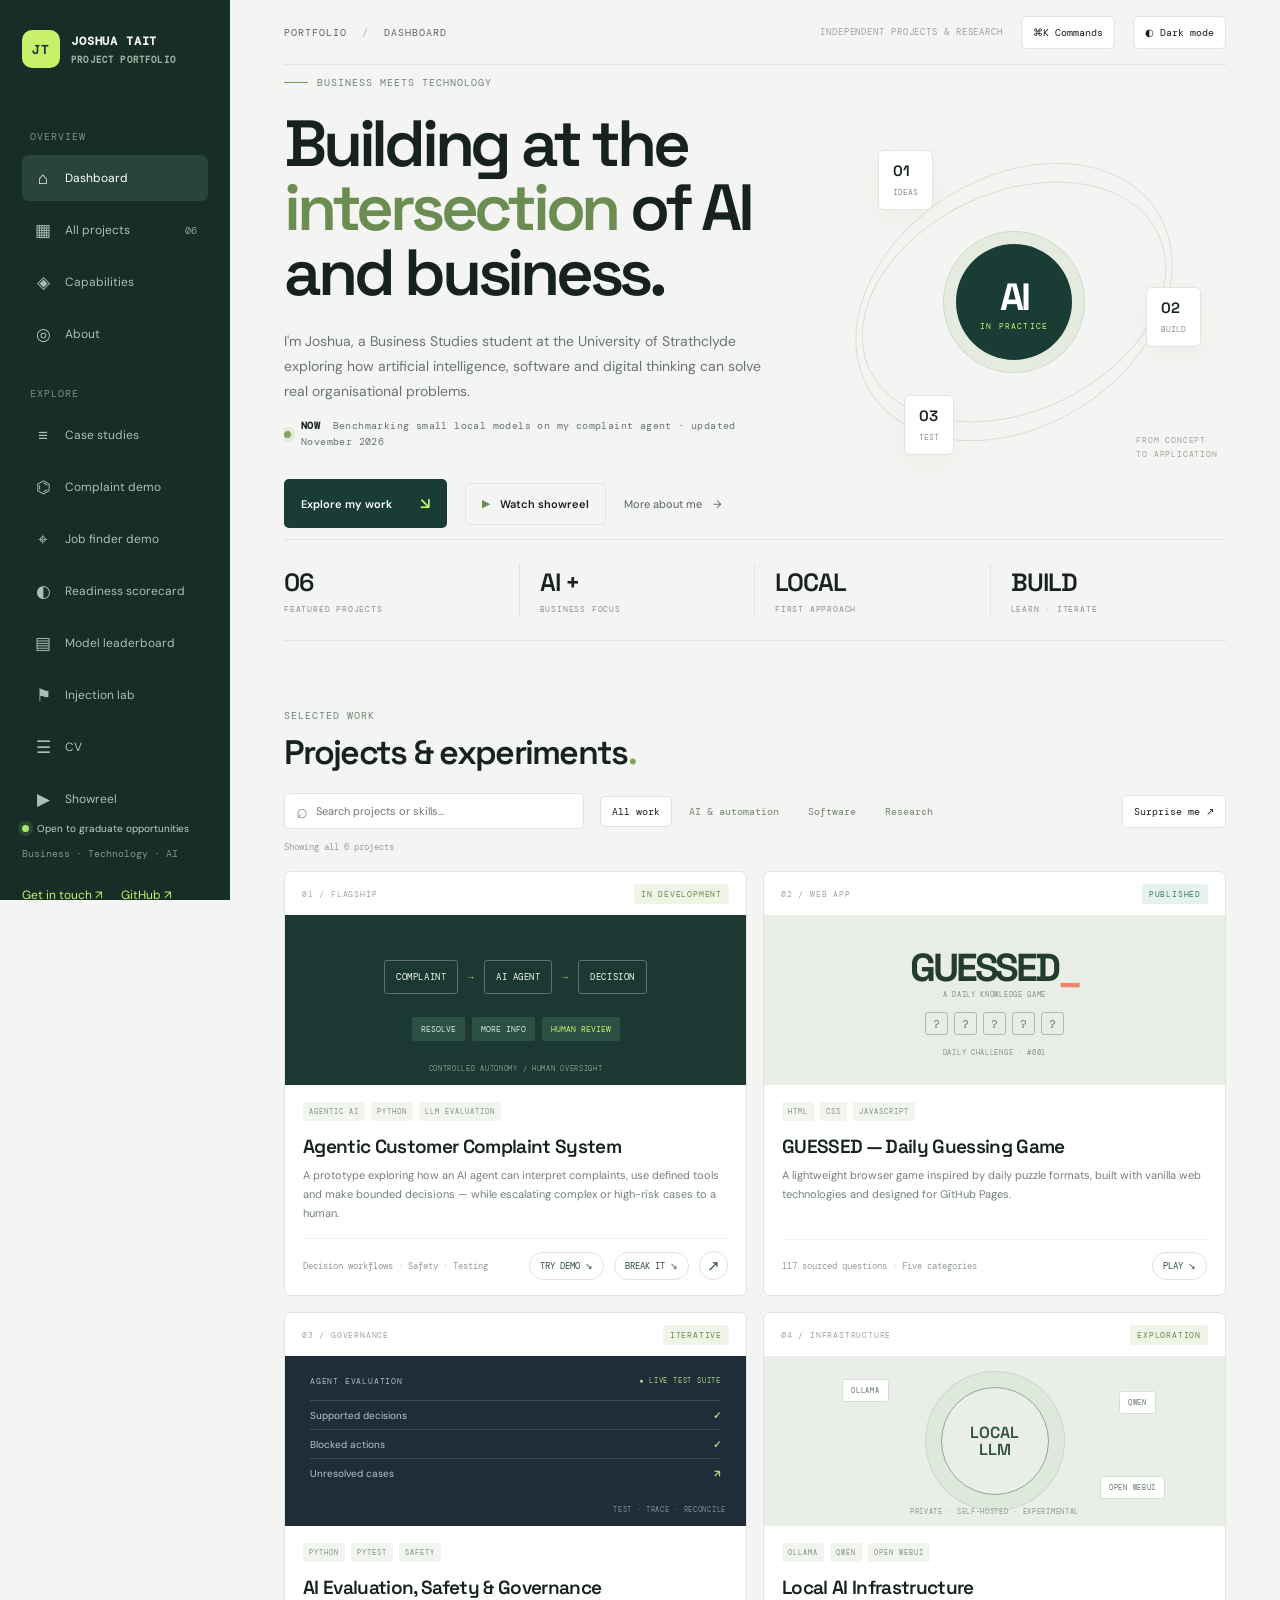
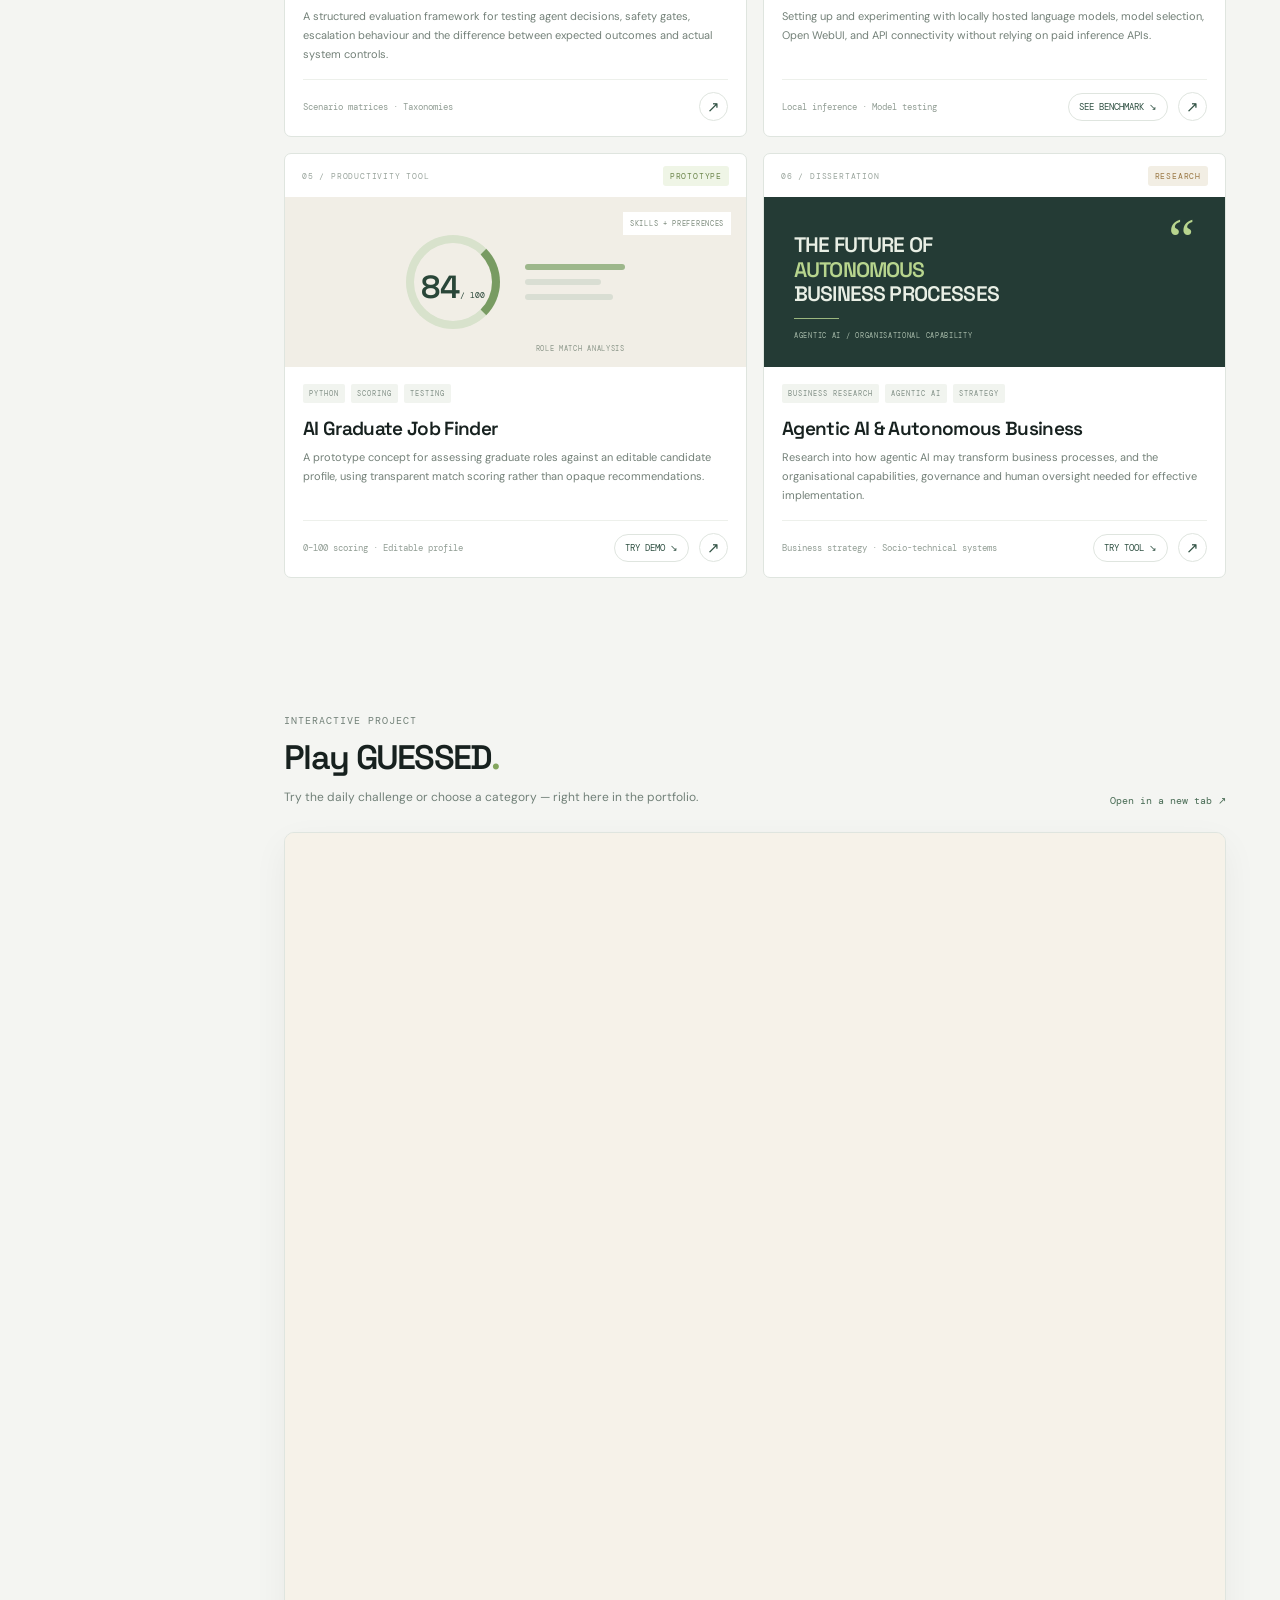
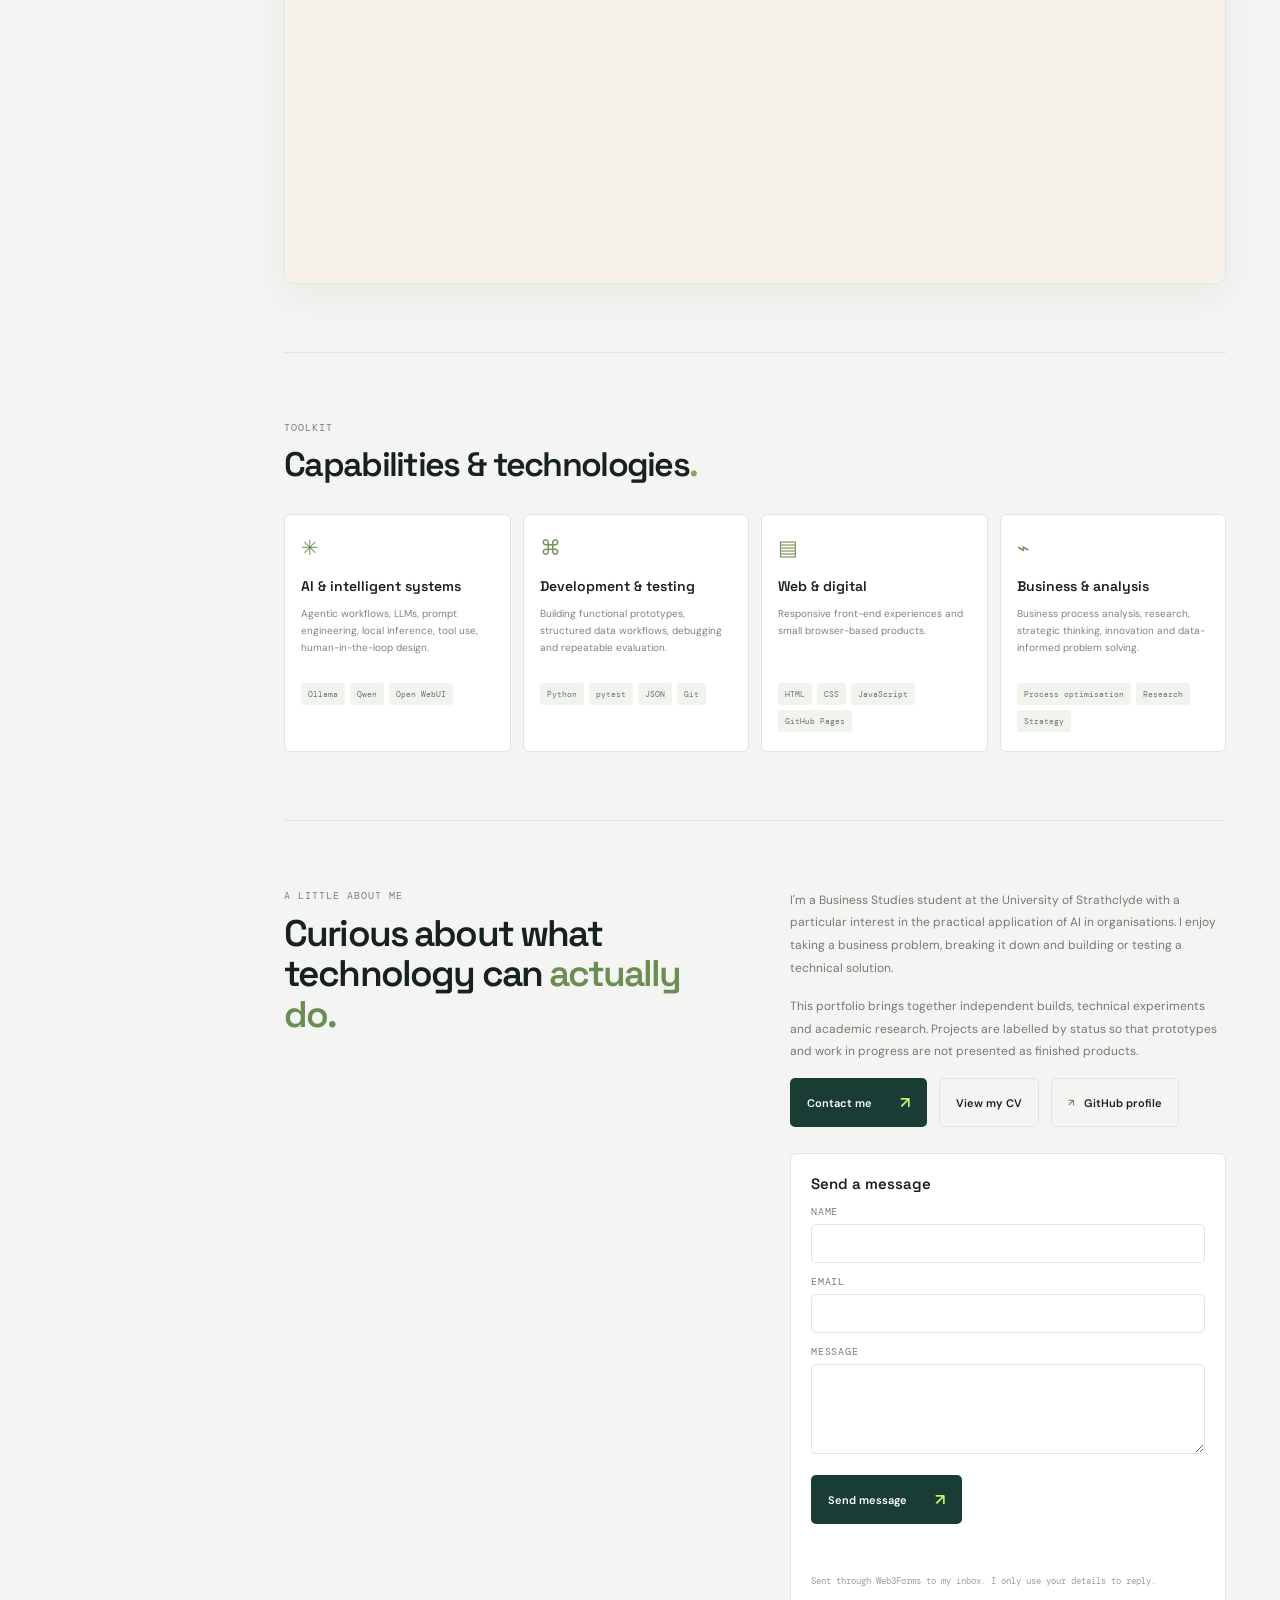
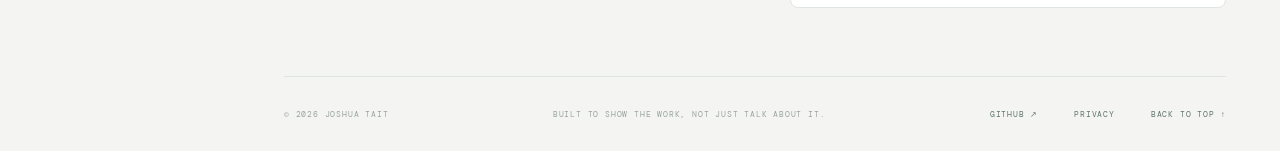
==== commit 350994a8: "Link injection lab from complaints card, add Now line to home page Co-Authored-By: Claude Sonnet 5.5" ====
--- a/index.html
+++ b/index.html
@@ -75,6 +75,7 @@
           <div class="eyebrow"><span class="eyebrow-line"></span> BUSINESS MEETS TECHNOLOGY</div>
           <h1>Building at the<br><em>intersection</em> of AI<br>and business.</h1>
           <p class="intro">I'm Joshua, a Business Studies student at the University of Strathclyde exploring how artificial intelligence, software and digital thinking can solve real organisational problems.</p>
+          <p class="now-line"><i></i><span><b>NOW</b> Benchmarking small local models on my complaint agent · updated November 2026</span></p>
           <div class="hero-actions"><a class="primary-btn" href="#projects">Explore my work <span>↘</span></a><a class="ghost-btn" href="showreel.html"><span>▶</span> Watch showreel</a><a class="secondary-link" href="#about">More about me <span>→</span></a></div>
         </div>
         <div class="hero-graphic" aria-label="Abstract network illustration">
@@ -92,7 +93,7 @@
         <div class="project-grid" id="project-grid">
           <article class="project-card featured" data-category="ai" tabindex="0" data-project="complaints">
             <div class="card-top"><span class="project-number">01 / FLAGSHIP</span><span class="status status-progress">IN DEVELOPMENT</span></div><div class="project-visual visual-agent"><div class="workflow"><span>COMPLAINT</span><b>→</b><span>AI AGENT</span><b>→</b><span>DECISION</span></div><div class="decision-row"><i>RESOLVE</i><i>MORE INFO</i><i>HUMAN REVIEW</i></div><div class="visual-foot">CONTROLLED AUTONOMY / HUMAN OVERSIGHT</div></div>
-            <div class="card-content"><div class="tags"><span>AGENTIC AI</span><span>PYTHON</span><span>LLM EVALUATION</span></div><h3>Agentic Customer Complaint System</h3><p>A prototype exploring how an AI agent can interpret complaints, use defined tools and make bounded decisions — while escalating complex or high-risk cases to a human.</p><div class="card-bottom"><span>Decision workflows · Safety · Testing</span><span class="card-actions"><a class="card-demo-link" href="complaints.html">TRY DEMO ↘</a><button class="view-btn" aria-label="View project details">↗</button></span></div></div>
+            <div class="card-content"><div class="tags"><span>AGENTIC AI</span><span>PYTHON</span><span>LLM EVALUATION</span></div><h3>Agentic Customer Complaint System</h3><p>A prototype exploring how an AI agent can interpret complaints, use defined tools and make bounded decisions — while escalating complex or high-risk cases to a human.</p><div class="card-bottom"><span>Decision workflows · Safety · Testing</span><span class="card-actions"><a class="card-demo-link" href="complaints.html">TRY DEMO ↘</a><a class="card-demo-link" href="injection.html">BREAK IT ↘</a><button class="view-btn" aria-label="View project details">↗</button></span></div></div>
           </article>
           <article class="project-card" data-category="software" tabindex="0" data-project="guessed">
             <div class="card-top"><span class="project-number">02 / WEB APP</span><span class="status status-live">PUBLISHED</span></div><div class="project-visual visual-game"><div class="game-title">GUESSED<span>_</span></div><div class="game-sub">A DAILY KNOWLEDGE GAME</div><div class="game-tiles"><i>?</i><i>?</i><i>?</i><i>?</i><i>?</i></div><div class="game-meta">DAILY CHALLENGE · #001</div></div>
--- a/style.css
+++ b/style.css
@@ -309,3 +309,9 @@
   a{color:#000;text-decoration:underline}
   a[href^="http"]::after{content:" (" attr(href) ")";font-size:9px;color:#444}
 }
+
+.now-line{display:flex;align-items:center;gap:10px;max-width:480px;margin:14px 0 0;font:10px/1.6 var(--mono);letter-spacing:.04em;color:#68756e}
+.now-line i{flex:none;width:7px;height:7px;border-radius:50%;background:#83a55e;box-shadow:0 0 0 4px #83a55e26}
+.now-line b{color:var(--ink);margin-right:6px}
+body.dark-mode .now-line{color:#a6b3a9}
+.card-actions{flex-wrap:wrap;justify-content:flex-end}
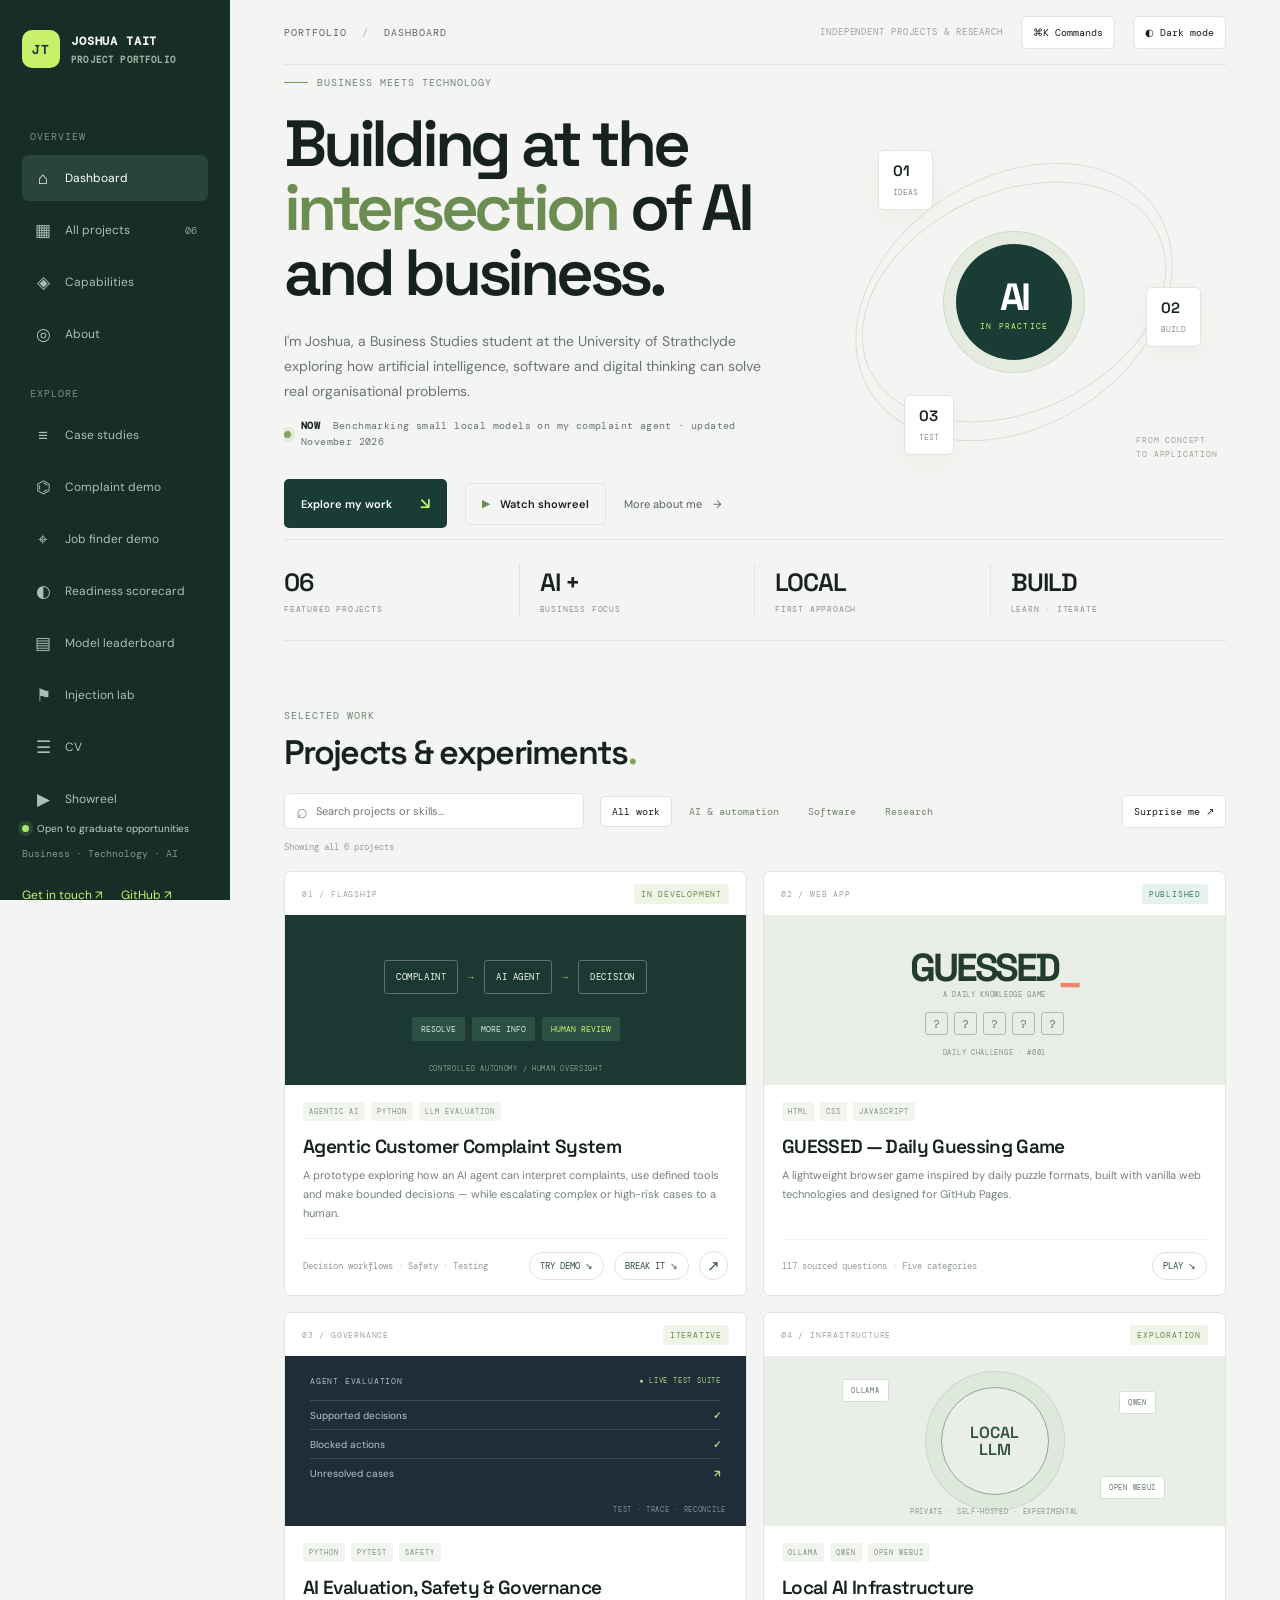
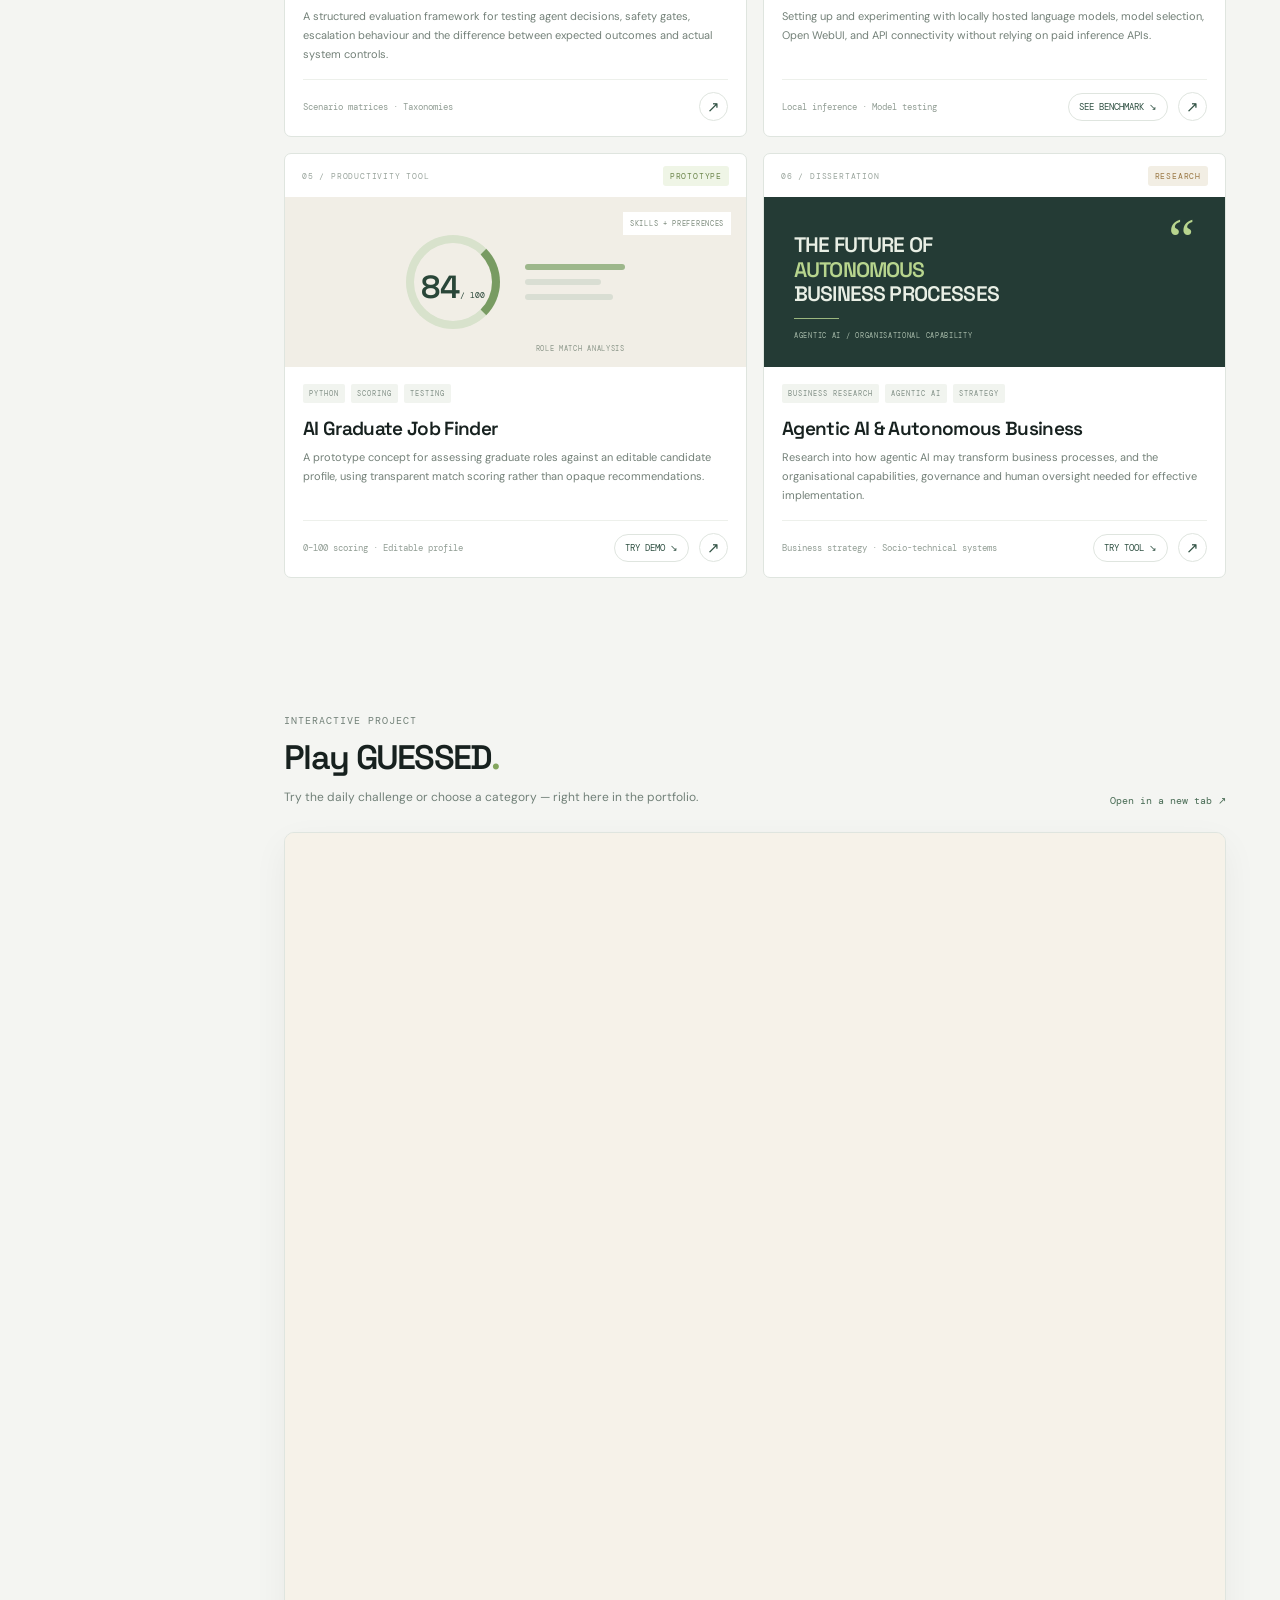
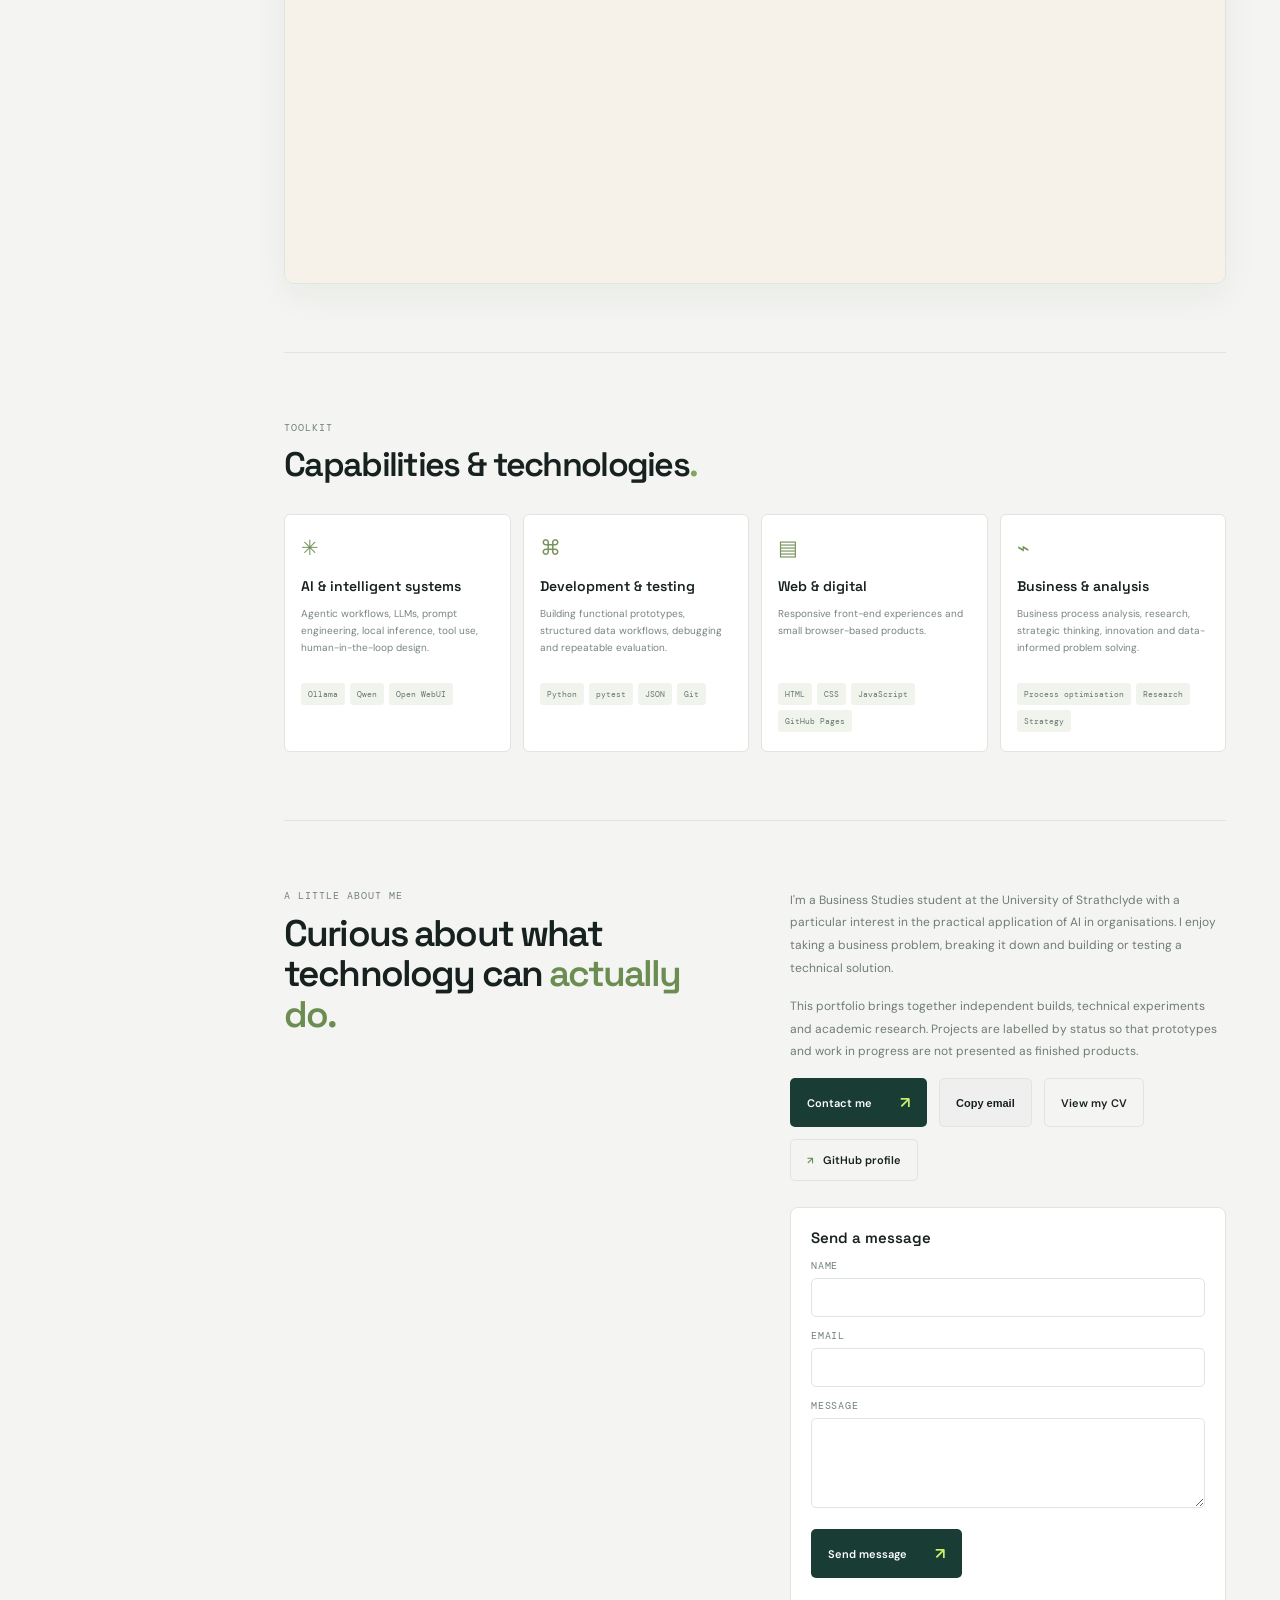
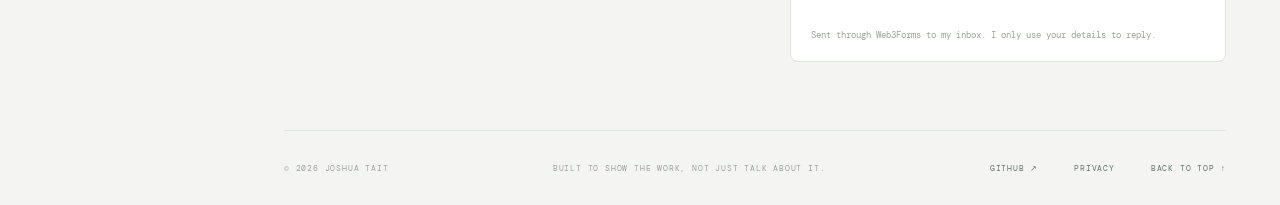
==== commit 5009c61b: "Add copy-email button and reading-progress bar Co-Authored-By: Claude Sonnet 5.5 <noreply@anthropic." ====
--- a/index.html
+++ b/index.html
@@ -132,7 +132,7 @@
       </section>
       <section class="about section" id="about">
         <div><div class="eyebrow">A LITTLE ABOUT ME</div><h2>Curious about what<br>technology can <em>actually do.</em></h2></div>
-        <div class="about-copy"><p>I'm a Business Studies student at the University of Strathclyde with a particular interest in the practical application of AI in organisations. I enjoy taking a business problem, breaking it down and building or testing a technical solution.</p><p>This portfolio brings together independent builds, technical experiments and academic research. Projects are labelled by status so that prototypes and work in progress are not presented as finished products.</p><div class="about-actions"><a class="primary-btn" href="mailto:joshuatait09@gmail.com">Contact me <span>↗</span></a><a class="ghost-btn" href="cv.html">View my CV</a><a class="ghost-btn" href="https://github.com/joshuat09" target="_blank" rel="noopener"><span>↗</span> GitHub profile</a></div><form class="contact-form" id="contact-form" hidden>
+        <div class="about-copy"><p>I'm a Business Studies student at the University of Strathclyde with a particular interest in the practical application of AI in organisations. I enjoy taking a business problem, breaking it down and building or testing a technical solution.</p><p>This portfolio brings together independent builds, technical experiments and academic research. Projects are labelled by status so that prototypes and work in progress are not presented as finished products.</p><div class="about-actions"><a class="primary-btn" href="mailto:joshuatait09@gmail.com">Contact me <span>↗</span></a><button class="ghost-btn" type="button" id="copy-email" aria-live="polite">Copy email</button><a class="ghost-btn" href="cv.html">View my CV</a><a class="ghost-btn" href="https://github.com/joshuat09" target="_blank" rel="noopener"><span>↗</span> GitHub profile</a></div><form class="contact-form" id="contact-form" hidden>
           <h3>Send a message</h3>
           <label>Name<input name="name" required maxlength="80" autocomplete="name"></label>
           <label>Email<input name="email" type="email" required maxlength="120" autocomplete="email"></label>
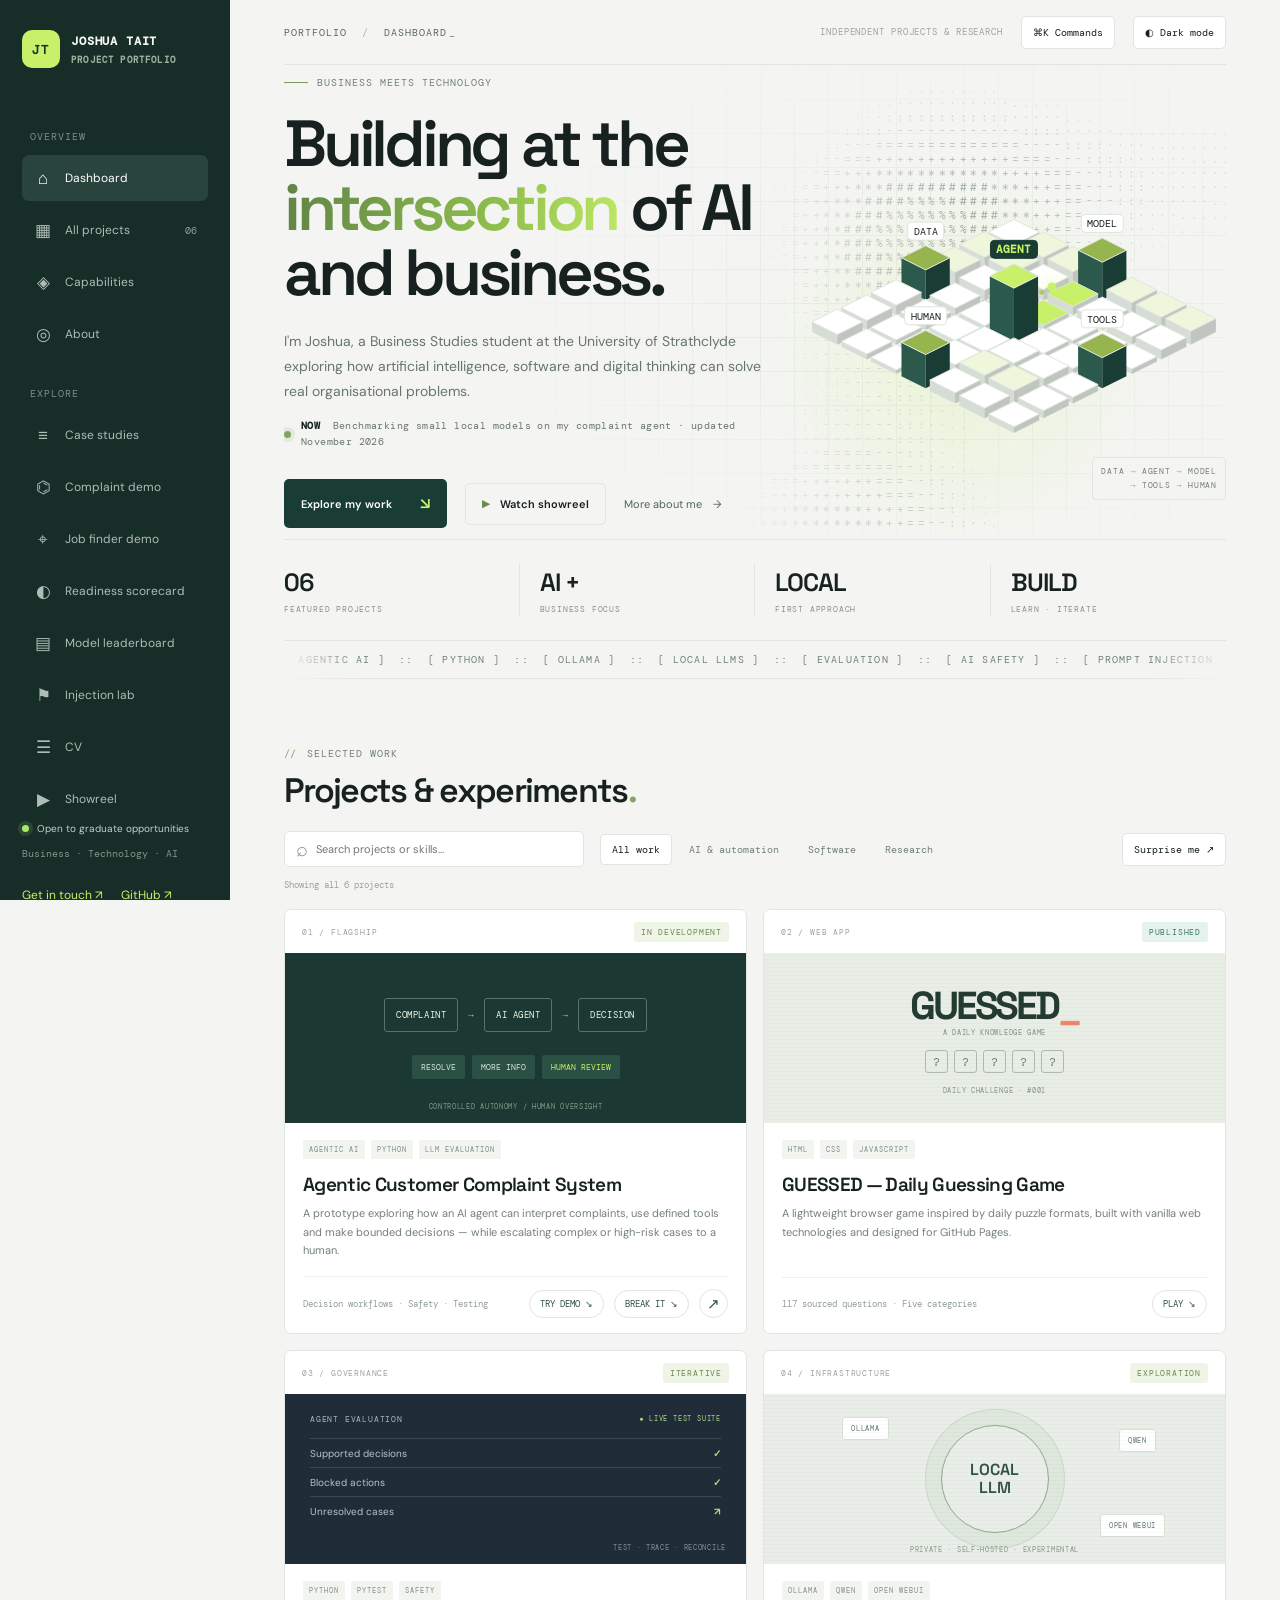
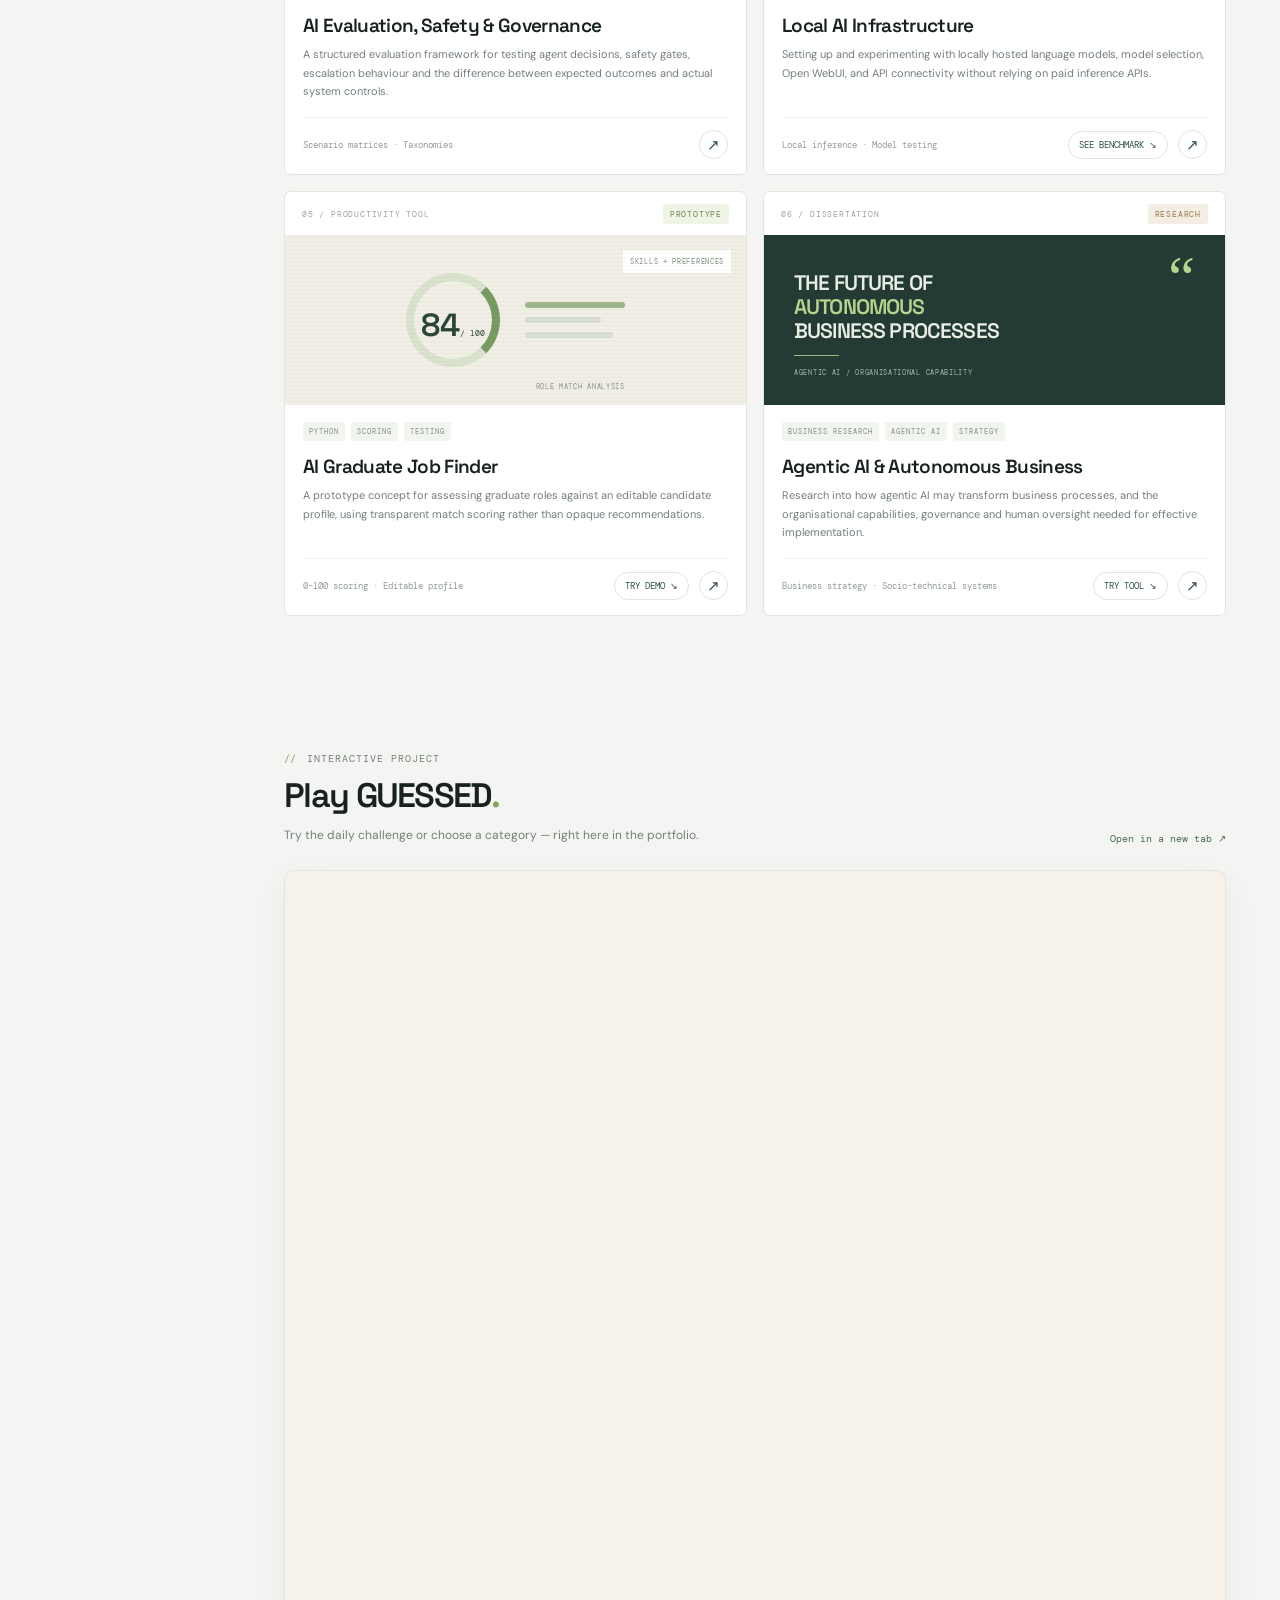
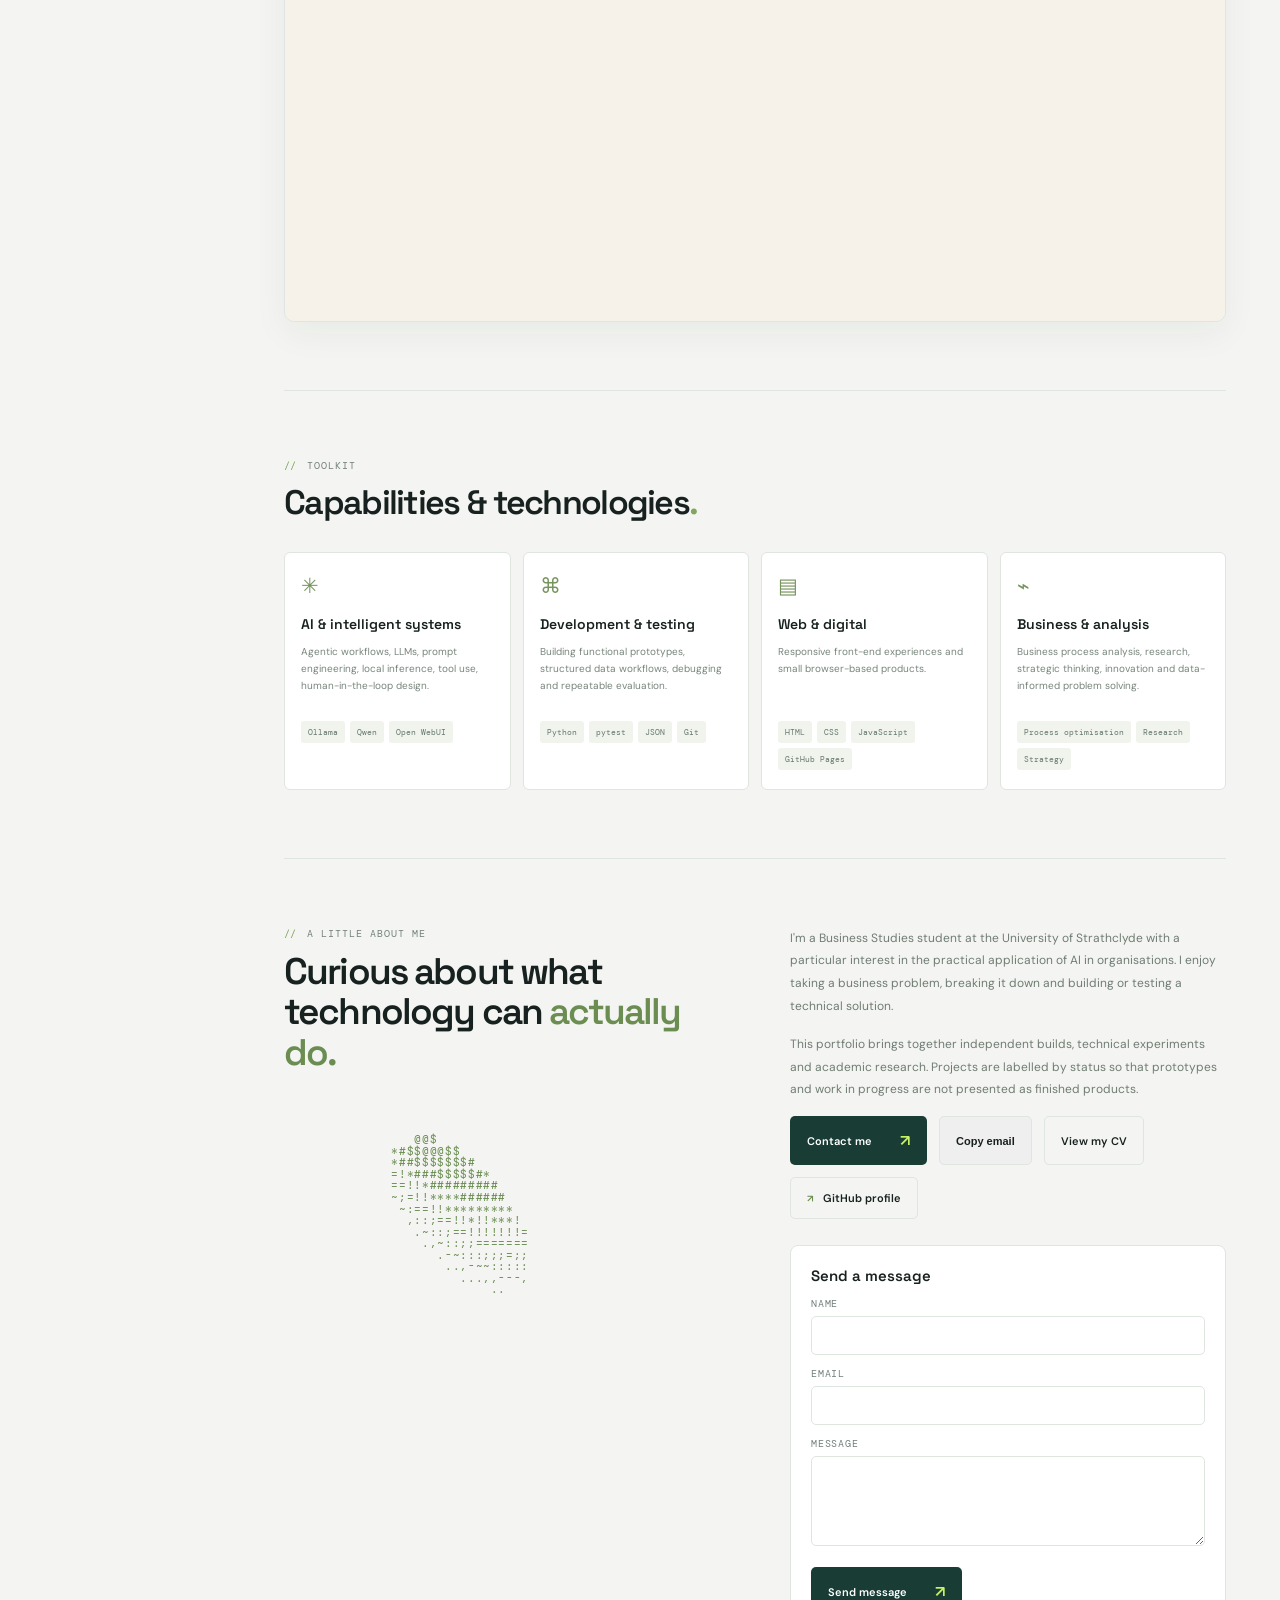
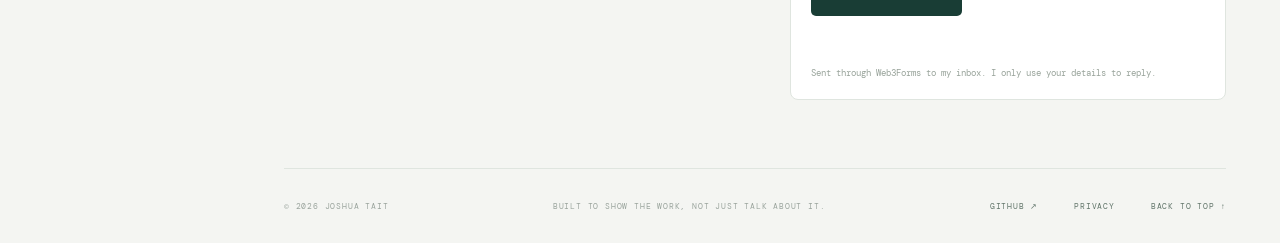
==== commit b824d3eb: "Redesign home page: isometric agent diagram, ASCII field and torus, ticker, card tilt, scroll reveal" ====
--- a/index.html
+++ b/index.html
@@ -36,6 +36,7 @@
   <link rel="preconnect" href="https://fonts.gstatic.com" crossorigin>
   <link href="https://fonts.googleapis.com/css2?family=DM+Mono:wght@400;500&family=DM+Sans:wght@400;500;600;700&family=Space+Grotesk:wght@500;600;700&display=swap" rel="stylesheet">
   <link rel="stylesheet" href="style.css">
+  <link rel="stylesheet" href="fx.css">
 </head>
 <body>
   <a class="skip-link" href="#main-content">Skip to main content</a>
@@ -151,10 +152,12 @@
   </dialog>
   <script src="site-config.js"></script>
   <script src="script.js"></script>
+  <script src="fx.js"></script>
   <script src="contact.js"></script>
   <script src="demo/complaint-data.js"></script>
   <script src="demo/jobfinder-data.js"></script>
   <script src="cursor.js"></script>
+  <script src="sfx.js"></script>
   <script src="palette.js"></script>
   <script src="easter.js"></script>
 </body>
--- a/fx.css
+++ b/fx.css
@@ -0,0 +1,80 @@
+/* Home-page visual layer, applied only when fx.js has run (body.fx). Remove both files to return to the plain design. */
+
+/* Hero: blueprint grid, ASCII field and the isometric diagram */
+.fx .hero{position:relative;isolation:isolate}
+.fx .hero::before{content:"";position:absolute;inset:0;z-index:-2;pointer-events:none;
+  background-image:linear-gradient(var(--line) 1px,transparent 1px),linear-gradient(90deg,var(--line) 1px,transparent 1px);
+  background-size:34px 34px;opacity:.55;
+  -webkit-mask-image:radial-gradient(ellipse 75% 85% at 70% 50%,#000 30%,transparent 75%);mask-image:radial-gradient(ellipse 75% 85% at 70% 50%,#000 30%,transparent 75%)}
+.fx .hero::after{content:"";position:absolute;right:6%;top:18%;width:420px;height:420px;z-index:-2;pointer-events:none;border-radius:50%;
+  background:radial-gradient(circle,#c8f16933 0%,transparent 65%);filter:blur(10px)}
+.fx-ascii{position:absolute;inset:0;width:100%;height:100%;z-index:-1;pointer-events:none;
+  -webkit-mask-image:linear-gradient(90deg,transparent 0%,transparent 48%,#000 72%,#000 100%);mask-image:linear-gradient(90deg,transparent 0%,transparent 48%,#000 72%,#000 100%)}
+.fx .hero-copy{position:relative;z-index:1}
+.fx .hero-graphic{height:430px;transform:none;overflow:visible}
+.fx-iso{position:absolute;inset:0;width:100%;height:100%}
+.fx .hero-graphic .graphic-caption{right:0;bottom:4%;text-align:right;font-size:8px;line-height:1.8;color:var(--muted);background:var(--bg);padding:6px 8px;border:1px solid var(--line);border-radius:4px}
+
+/* Headline: shimmering accent word */
+.fx .hero h1 em{background:linear-gradient(100deg,#5f8346 0%,#8fbf4d 30%,#c8f169 50%,#8fbf4d 70%,#5f8346 100%);background-size:220% 100%;
+  -webkit-background-clip:text;background-clip:text;color:transparent;animation:fx-shine 7s linear infinite;font-variant-ligatures:none}
+@keyframes fx-shine{to{background-position:-220% 0}}
+
+/* Terminal touches */
+.fx .crumb::after{content:"_";margin-left:2px;color:#6b8d52;animation:fx-blink 1.1s steps(1) infinite}
+@keyframes fx-blink{50%{opacity:0}}
+.fx .section .eyebrow::before,.fx .about .eyebrow::before{content:"//";color:#83a55e;margin-right:2px;letter-spacing:0}
+.fx .primary-btn{position:relative;box-shadow:0 0 0 0 #c8f16900;transition:transform .2s,box-shadow .3s,background .2s}
+.fx .primary-btn:hover{box-shadow:0 10px 30px -8px #6b8d52aa,0 0 0 3px #c8f16955}
+
+/* Metrics: monospace counters with a bracket accent */
+.fx .metrics strong{font-variant-numeric:tabular-nums}
+
+/* Skills ticker */
+.fx-ticker{overflow:hidden;border-bottom:1px solid var(--line);padding:12px 0;font:10px var(--mono);letter-spacing:.12em;color:var(--muted);
+  -webkit-mask-image:linear-gradient(90deg,transparent,#000 8%,#000 92%,transparent);mask-image:linear-gradient(90deg,transparent,#000 8%,#000 92%,transparent)}
+.fx-ticker-run{display:inline-block;white-space:pre;animation:fx-ticker 50s linear infinite}
+.fx-ticker:hover .fx-ticker-run{animation-play-state:paused}
+@keyframes fx-ticker{to{transform:translateX(-50%)}}
+
+/* Project cards: tilt, spotlight and a glowing edge */
+.fx .project-card{position:relative;transform:perspective(1000px) rotateX(var(--rx,0deg)) rotateY(var(--ry,0deg)) translateY(var(--ty,0px));
+  transition:transform .25s ease-out,border-color .25s,box-shadow .3s;will-change:transform}
+.fx .project-card:hover{--ty:-4px;transform:perspective(1000px) rotateX(var(--rx,0deg)) rotateY(var(--ry,0deg)) translateY(var(--ty,0px));
+  border-color:#a9c48f;box-shadow:0 24px 50px -26px #193d3566,0 0 0 1px #c8f16944}
+.fx .project-card::after{content:"";position:absolute;inset:0;pointer-events:none;border-radius:inherit;opacity:0;transition:opacity .3s;
+  background:radial-gradient(420px circle at var(--mx,50%) var(--my,50%),#c8f16926,transparent 45%)}
+.fx .project-card:hover::after{opacity:1}
+.fx .project-visual::after{content:"";position:absolute;inset:0;pointer-events:none;opacity:.35;
+  background:repeating-linear-gradient(0deg,transparent 0 3px,#00000010 3px 4px)}
+
+/* Capabilities: corner brackets on hover */
+.fx .capability{position:relative;transition:border-color .25s,transform .25s}
+.fx .capability:hover{border-color:#a9c48f;transform:translateY(-2px)}
+.fx .capability::before,.fx .capability::after{content:"";position:absolute;width:10px;height:10px;border:1.5px solid #83a55e;opacity:0;transition:opacity .25s}
+.fx .capability::before{top:-1px;left:-1px;border-right:0;border-bottom:0;border-top-left-radius:6px}
+.fx .capability::after{bottom:-1px;right:-1px;border-left:0;border-top:0;border-bottom-right-radius:6px}
+.fx .capability:hover::before,.fx .capability:hover::after{opacity:1}
+
+/* Scroll reveal (uses the separate translate property so it never fights the card tilt) */
+.fx-reveal{opacity:0;translate:0 26px;transition:opacity .7s ease,translate .7s cubic-bezier(.2,.7,.2,1)}
+.fx-reveal.fx-in{opacity:1;translate:0 0}
+
+/* Dark mode */
+body.dark-mode.fx .hero::after{background:radial-gradient(circle,#c8f1691f 0%,transparent 65%)}
+body.dark-mode.fx .project-visual::after{background:repeating-linear-gradient(0deg,transparent 0 3px,#ffffff08 3px 4px)}
+body.dark-mode.fx .hero-graphic .graphic-caption{background:var(--bg)}
+
+@media(max-width:1050px){.fx .hero-graphic{height:380px}}
+@media(max-width:760px){.fx .hero-graphic{height:320px;margin-top:10px}.fx-ascii{-webkit-mask-image:linear-gradient(180deg,transparent 0%,transparent 58%,#000 74%,#000 100%);mask-image:linear-gradient(180deg,transparent 0%,transparent 58%,#000 74%,#000 100%)}.fx .hero::after{width:260px;height:260px;right:-40px;top:auto;bottom:0}}
+@media(prefers-reduced-motion:reduce){
+  .fx .hero h1 em{animation:none}.fx .crumb::after{animation:none}.fx-ticker-run{animation:none}
+  .fx .project-card,.fx .project-card:hover{transform:none}
+}
+@media print{.fx-ticker,.fx-ascii,.fx-iso{display:none!important}.fx .hero h1 em{color:#000;background:none}}
+
+/* ASCII torus */
+.fx-torus{margin:26px 0 0;font:11px/1.05 var(--mono);color:#6b8d52;letter-spacing:.06em;white-space:pre;overflow:hidden;user-select:none}
+body.dark-mode .fx-torus{color:#c8f169}
+@media(max-width:760px){.fx-torus{font-size:9px}}
+@media print{.fx-torus{display:none}}
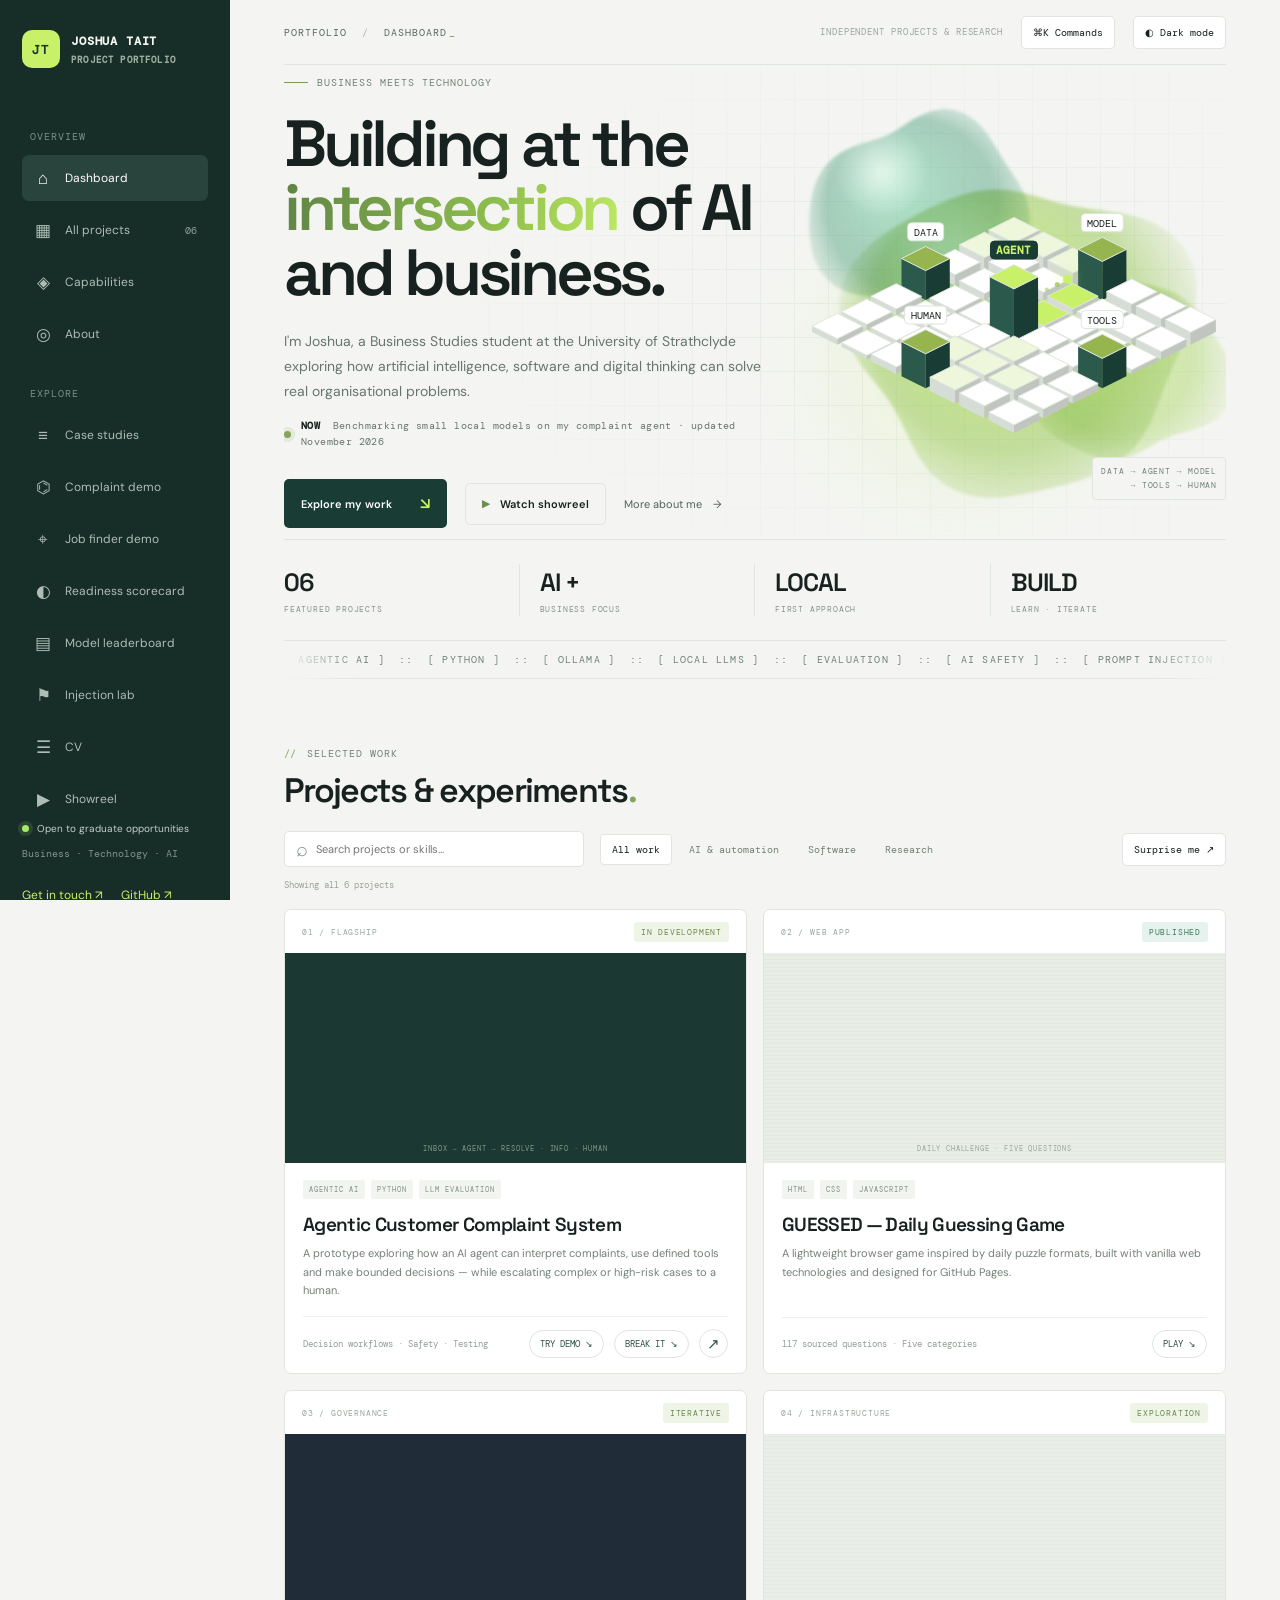
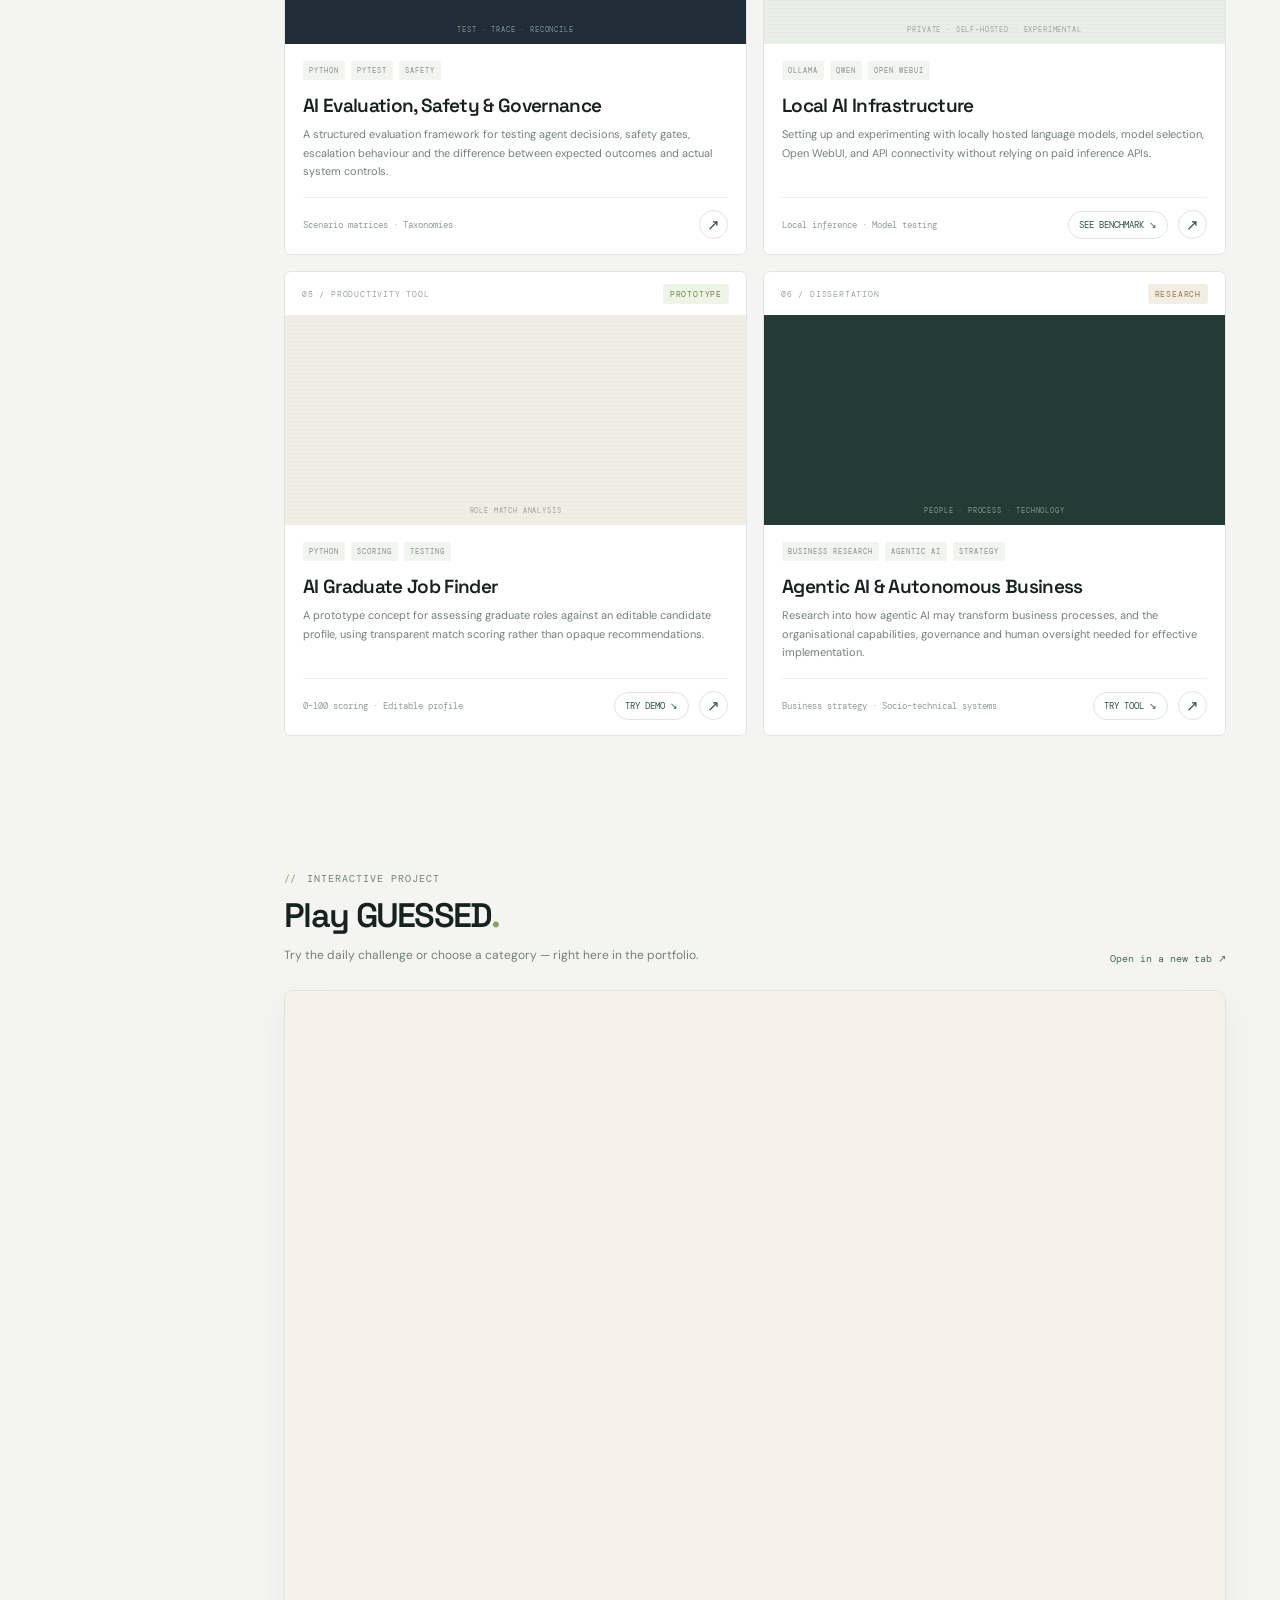
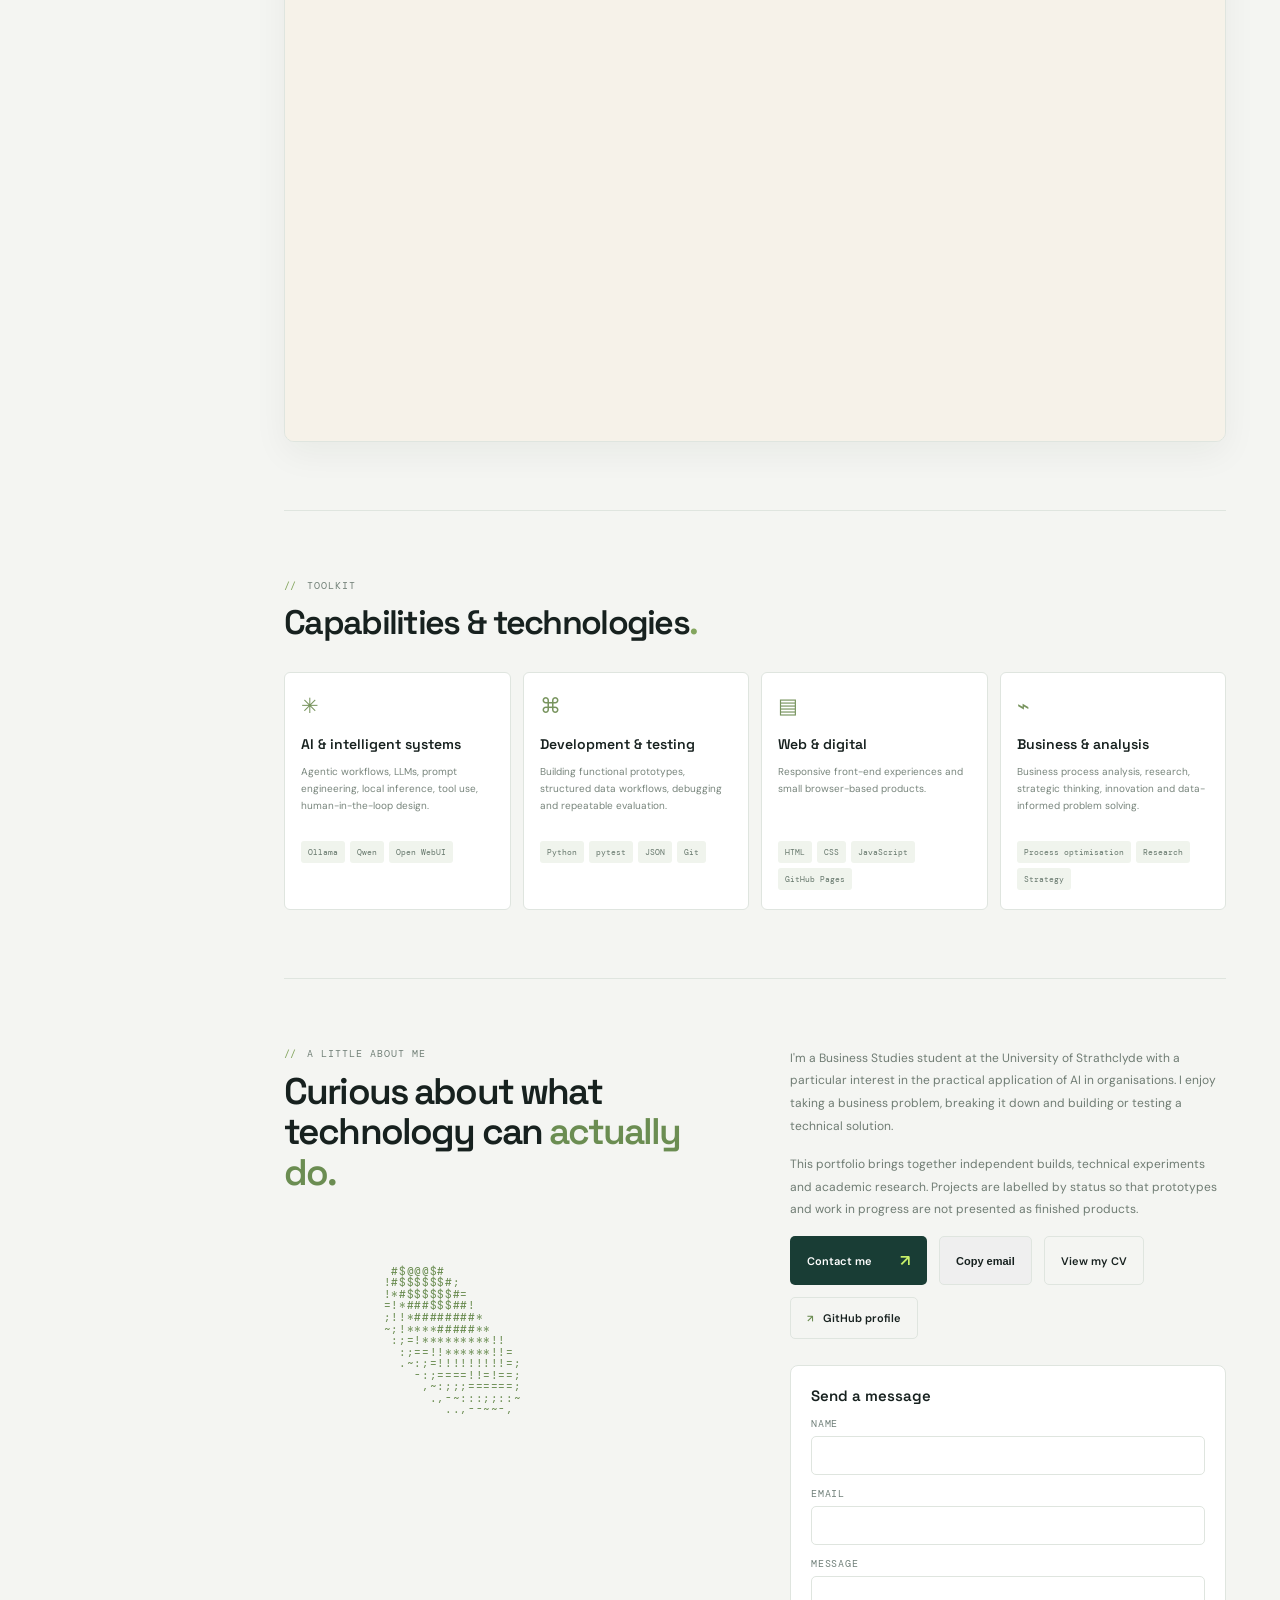
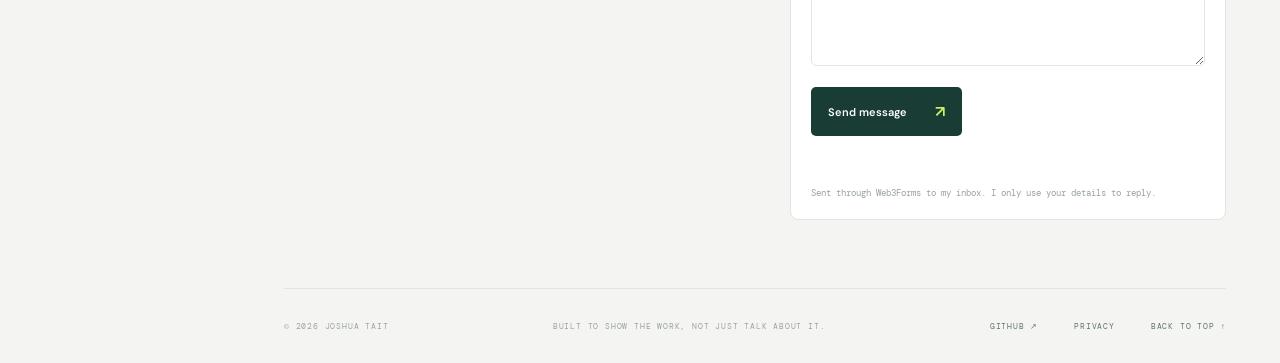
==== commit bb25ebd0: "Add isometric card scenes, liquid page transitions and magnetic buttons Co-Authored-By: Claude Opus " ====
--- a/index.html
+++ b/index.html
@@ -39,6 +39,7 @@
   <link rel="stylesheet" href="fx.css">
 </head>
 <body>
+  <script src="transition.js"></script>
   <a class="skip-link" href="#main-content">Skip to main content</a>
   <noscript><p style="margin:0;padding:12px 18px;background:#fff4d6;color:#4a3b10;font:13px sans-serif">This page needs JavaScript for its interactive parts. The written content is still readable.</p></noscript>
   <div class="shell">
@@ -153,6 +154,7 @@
   <script src="site-config.js"></script>
   <script src="script.js"></script>
   <script src="fx.js"></script>
+  <script src="fx-scenes.js"></script>
   <script src="contact.js"></script>
   <script src="demo/complaint-data.js"></script>
   <script src="demo/jobfinder-data.js"></script>
--- a/fx.css
+++ b/fx.css
@@ -78,3 +78,18 @@
 body.dark-mode .fx-torus{color:#c8f169}
 @media(max-width:760px){.fx-torus{font-size:9px}}
 @media print{.fx-torus{display:none}}
+
+/* Liquid blobs behind the isometric diagram */
+.fx-liquid{position:absolute;inset:-8% -6%;width:112%;height:116%;pointer-events:none;filter:blur(1.5px) saturate(1.1);opacity:.85}
+@media print{.fx-liquid{display:none!important}}
+
+/* Isometric project-card scenes */
+.fx .project-visual.fx-scene{display:block;padding:0;height:210px}
+@media(max-width:760px){.fx .project-visual.fx-scene{height:190px}}
+.fx-scene canvas{position:absolute;inset:0;width:100%;height:100%}
+.fx-scene-cap{position:absolute;left:0;right:0;bottom:10px;text-align:center;font:7px var(--mono);letter-spacing:.12em;opacity:.75}
+.visual-agent .fx-scene-cap,.visual-eval .fx-scene-cap,.visual-research .fx-scene-cap{color:#a5b9a8}
+.visual-game .fx-scene-cap,.visual-local .fx-scene-cap,.visual-jobs .fx-scene-cap{color:#7f8f82}
+
+/* Magnetic buttons (fx.js sets translate; this makes it spring) */
+.fx-magnet{transition:translate .35s cubic-bezier(.2,.9,.3,1.4),transform .2s,background .2s,box-shadow .3s,border-color .2s}
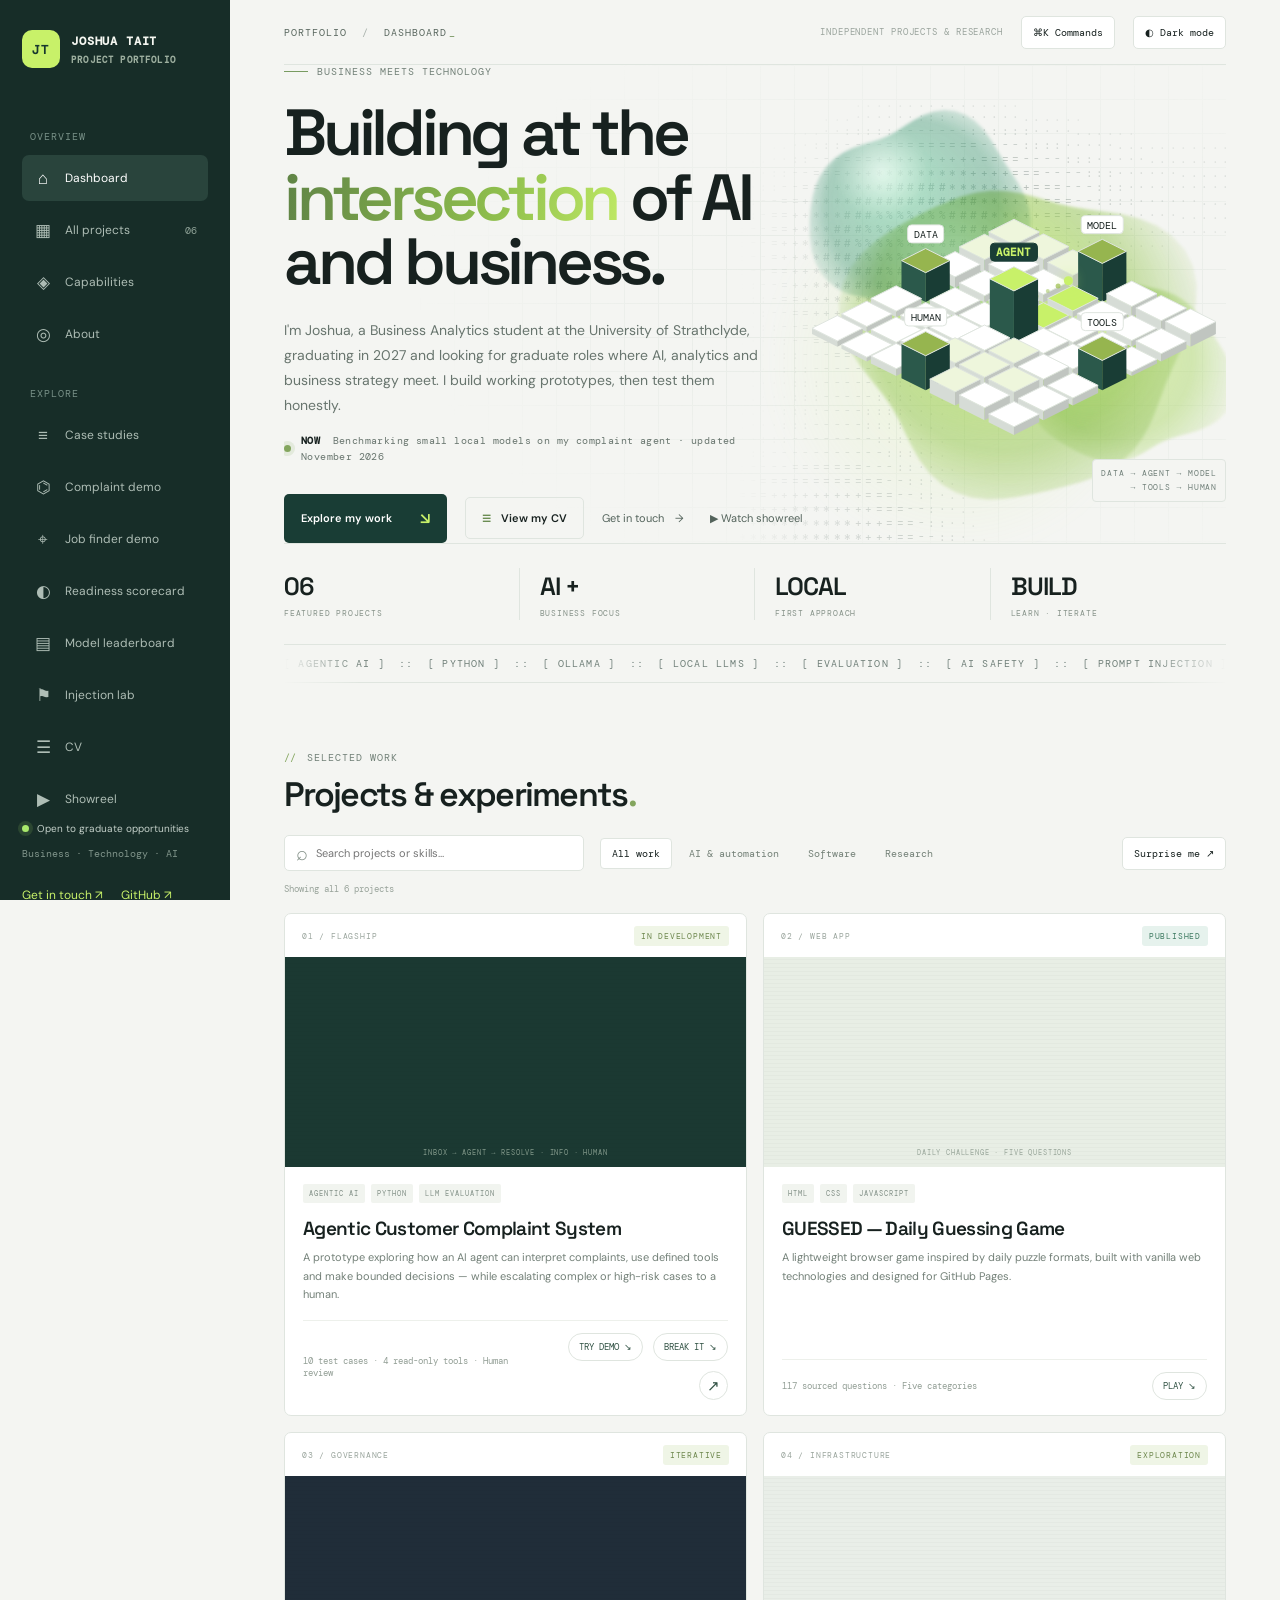
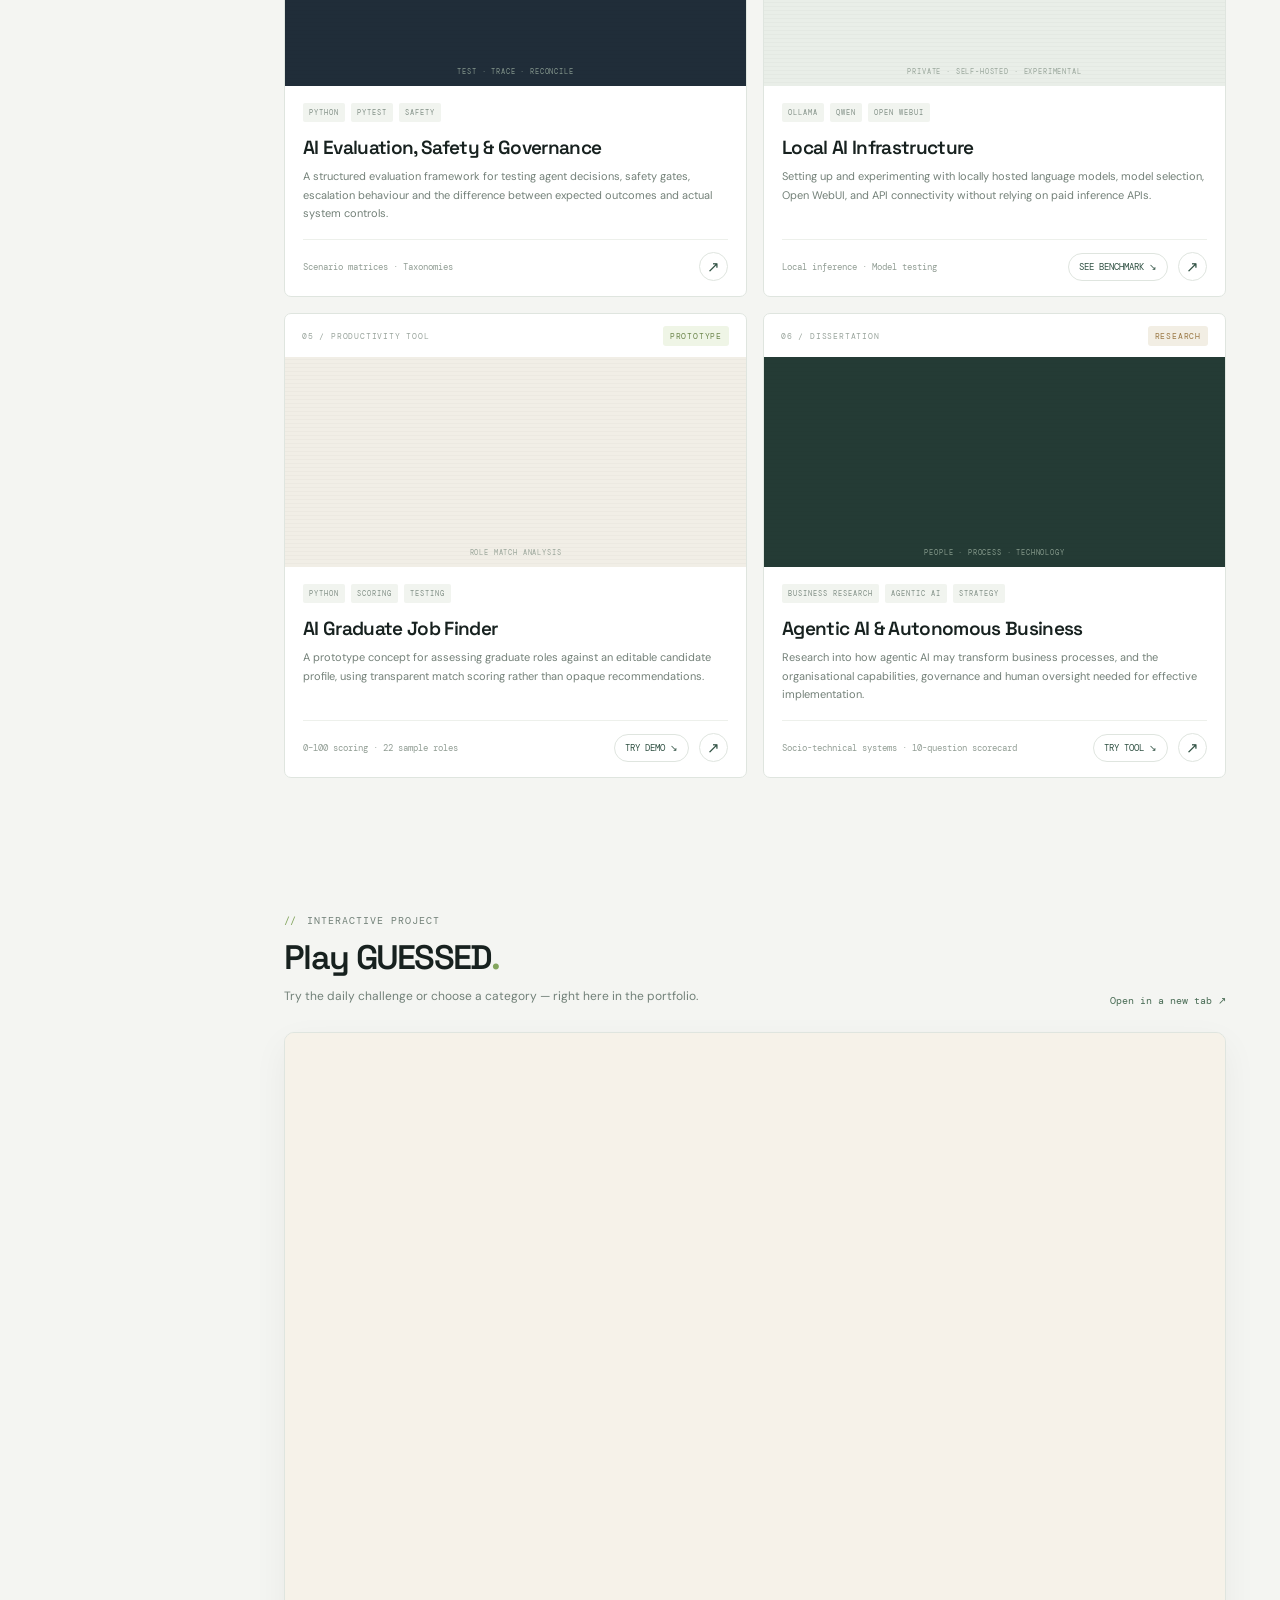
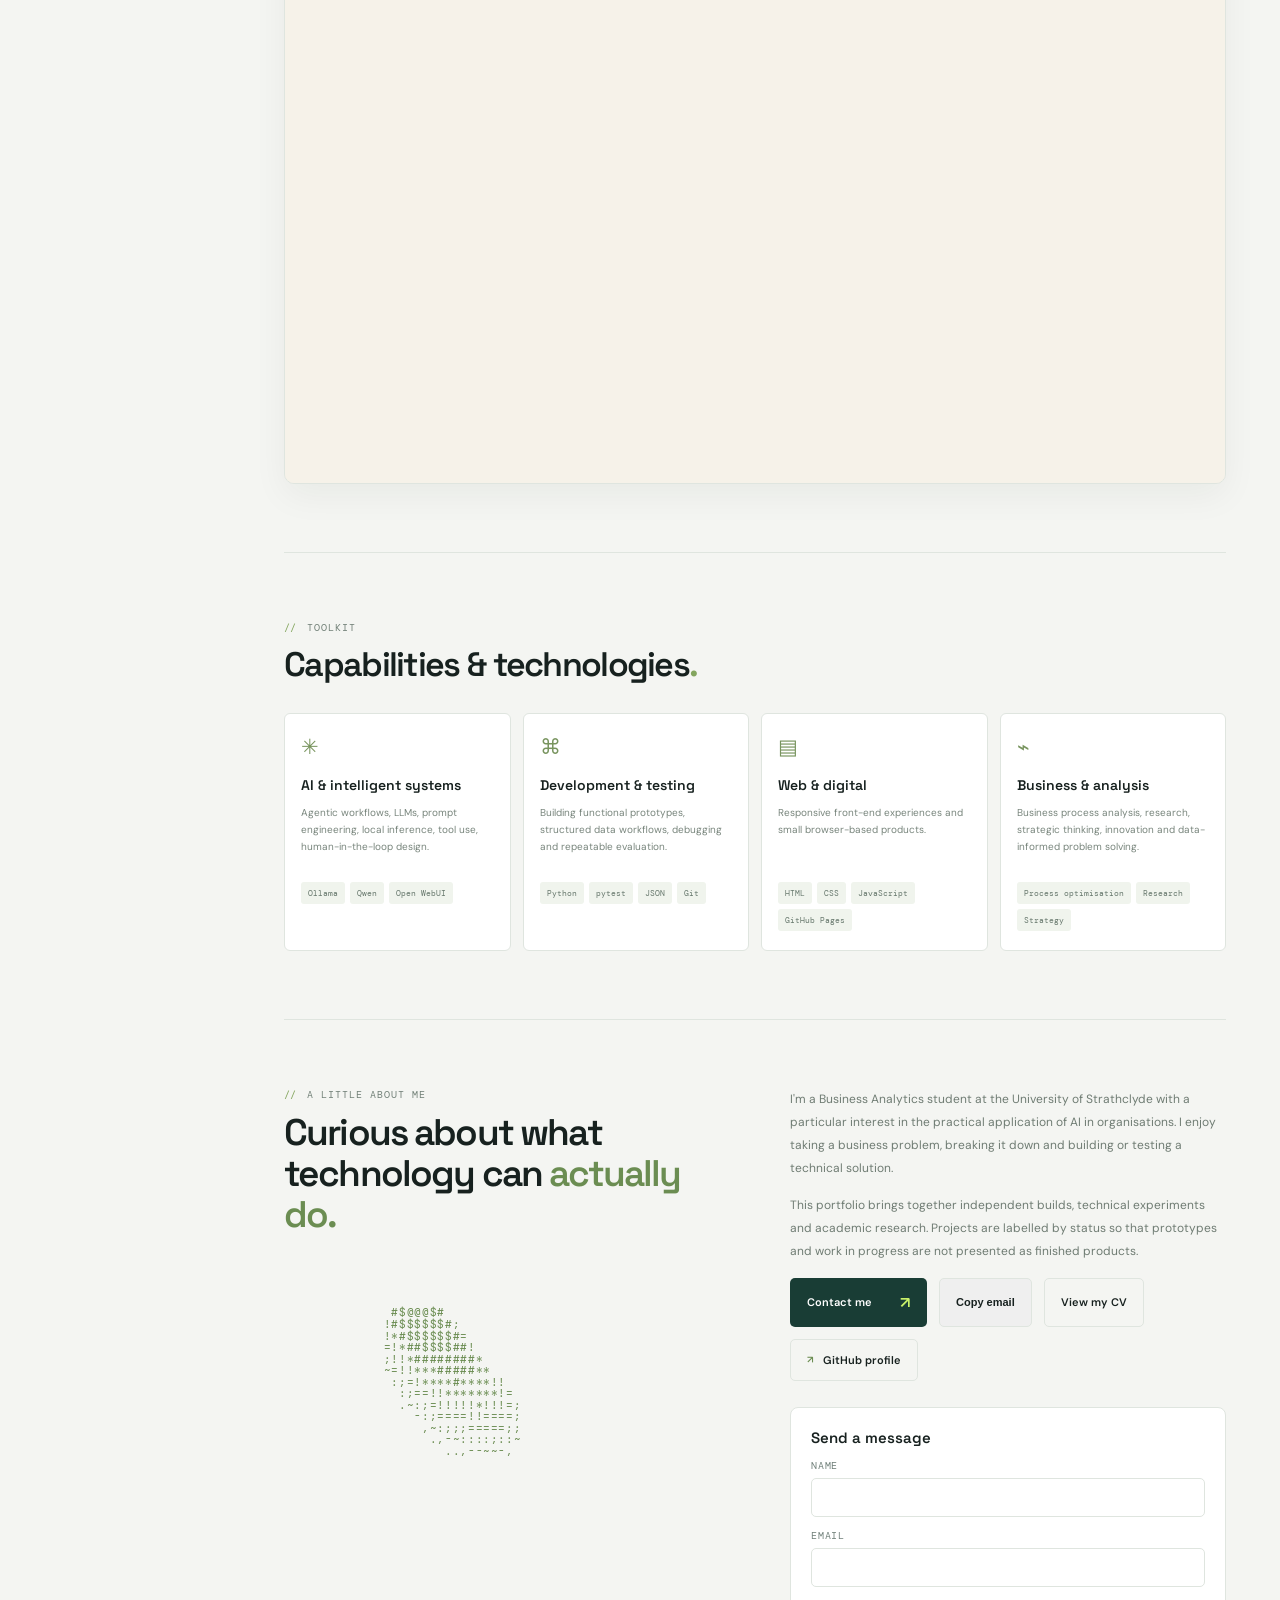
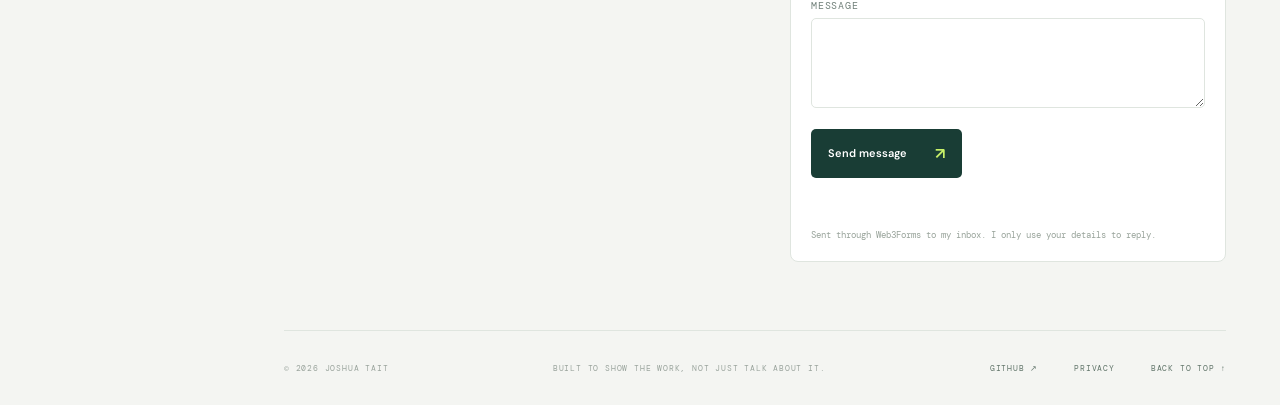
==== commit 11081bab: "Audit fixes: phone menu, clearer hero with CV and contact, demo explainers, structured data, heading" ====
--- a/index.html
+++ b/index.html
@@ -43,8 +43,9 @@
   <a class="skip-link" href="#main-content">Skip to main content</a>
   <noscript><p style="margin:0;padding:12px 18px;background:#fff4d6;color:#4a3b10;font:13px sans-serif">This page needs JavaScript for its interactive parts. The written content is still readable.</p></noscript>
   <div class="shell">
-    <aside class="sidebar">
+    <aside class="sidebar" id="site-nav">
       <a class="brand" href="#home"><span class="brand-mark">JT</span><span>JOSHUA TAIT<small>PROJECT PORTFOLIO</small></span></a>
+      <button class="menu-toggle" type="button" aria-expanded="false" aria-controls="site-nav"><i aria-hidden="true"></i><span>Menu</span></button>
       <div class="side-label">OVERVIEW</div>
       <nav>
         <a class="nav-link active" href="#home"><span>⌂</span> Dashboard</a>
@@ -76,9 +77,9 @@
         <div class="hero-copy">
           <div class="eyebrow"><span class="eyebrow-line"></span> BUSINESS MEETS TECHNOLOGY</div>
           <h1>Building at the<br><em>intersection</em> of AI<br>and business.</h1>
-          <p class="intro">I'm Joshua, a Business Studies student at the University of Strathclyde exploring how artificial intelligence, software and digital thinking can solve real organisational problems.</p>
+          <p class="intro">I'm Joshua, a Business Analytics student at the University of Strathclyde, graduating in 2027 and looking for graduate roles where AI, analytics and business strategy meet. I build working prototypes, then test them honestly.</p>
           <p class="now-line"><i></i><span><b>NOW</b> Benchmarking small local models on my complaint agent · updated November 2026</span></p>
-          <div class="hero-actions"><a class="primary-btn" href="#projects">Explore my work <span>↘</span></a><a class="ghost-btn" href="showreel.html"><span>▶</span> Watch showreel</a><a class="secondary-link" href="#about">More about me <span>→</span></a></div>
+          <div class="hero-actions"><a class="primary-btn" href="#projects">Explore my work <span>↘</span></a><a class="ghost-btn" href="cv.html"><span>☰</span> View my CV</a><a class="secondary-link" href="#contact">Get in touch <span>→</span></a><a class="secondary-link" href="showreel.html"><span>▶</span> Watch showreel</a></div>
         </div>
         <div class="hero-graphic" aria-label="Abstract network illustration">
           <div class="orbit orbit-one"></div><div class="orbit orbit-two"></div>
@@ -95,7 +96,7 @@
         <div class="project-grid" id="project-grid">
           <article class="project-card featured" data-category="ai" tabindex="0" data-project="complaints">
             <div class="card-top"><span class="project-number">01 / FLAGSHIP</span><span class="status status-progress">IN DEVELOPMENT</span></div><div class="project-visual visual-agent"><div class="workflow"><span>COMPLAINT</span><b>→</b><span>AI AGENT</span><b>→</b><span>DECISION</span></div><div class="decision-row"><i>RESOLVE</i><i>MORE INFO</i><i>HUMAN REVIEW</i></div><div class="visual-foot">CONTROLLED AUTONOMY / HUMAN OVERSIGHT</div></div>
-            <div class="card-content"><div class="tags"><span>AGENTIC AI</span><span>PYTHON</span><span>LLM EVALUATION</span></div><h3>Agentic Customer Complaint System</h3><p>A prototype exploring how an AI agent can interpret complaints, use defined tools and make bounded decisions — while escalating complex or high-risk cases to a human.</p><div class="card-bottom"><span>Decision workflows · Safety · Testing</span><span class="card-actions"><a class="card-demo-link" href="complaints.html">TRY DEMO ↘</a><a class="card-demo-link" href="injection.html">BREAK IT ↘</a><button class="view-btn" aria-label="View project details">↗</button></span></div></div>
+            <div class="card-content"><div class="tags"><span>AGENTIC AI</span><span>PYTHON</span><span>LLM EVALUATION</span></div><h3>Agentic Customer Complaint System</h3><p>A prototype exploring how an AI agent can interpret complaints, use defined tools and make bounded decisions — while escalating complex or high-risk cases to a human.</p><div class="card-bottom"><span>10 test cases · 4 read-only tools · Human review</span><span class="card-actions"><a class="card-demo-link" href="complaints.html">TRY DEMO ↘</a><a class="card-demo-link" href="injection.html">BREAK IT ↘</a><button class="view-btn" aria-label="View project details">↗</button></span></div></div>
           </article>
           <article class="project-card" data-category="software" tabindex="0" data-project="guessed">
             <div class="card-top"><span class="project-number">02 / WEB APP</span><span class="status status-live">PUBLISHED</span></div><div class="project-visual visual-game"><div class="game-title">GUESSED<span>_</span></div><div class="game-sub">A DAILY KNOWLEDGE GAME</div><div class="game-tiles"><i>?</i><i>?</i><i>?</i><i>?</i><i>?</i></div><div class="game-meta">DAILY CHALLENGE · #001</div></div>
@@ -111,11 +112,11 @@
           </article>
           <article class="project-card" data-category="software" tabindex="0" data-project="jobfinder">
             <div class="card-top"><span class="project-number">05 / PRODUCTIVITY TOOL</span><span class="status status-progress">PROTOTYPE</span></div><div class="project-visual visual-jobs"><div class="job-score"><strong>84</strong><small>/ 100</small></div><div class="job-lines"><i></i><i></i><i></i></div><div class="job-caption">ROLE MATCH ANALYSIS</div><div class="job-pill">SKILLS + PREFERENCES</div></div>
-            <div class="card-content"><div class="tags"><span>PYTHON</span><span>SCORING</span><span>TESTING</span></div><h3>AI Graduate Job Finder</h3><p>A prototype concept for assessing graduate roles against an editable candidate profile, using transparent match scoring rather than opaque recommendations.</p><div class="card-bottom"><span>0–100 scoring · Editable profile</span><span class="card-actions"><a class="card-demo-link" href="jobfinder.html">TRY DEMO ↘</a><button class="view-btn" aria-label="View project details">↗</button></span></div></div>
+            <div class="card-content"><div class="tags"><span>PYTHON</span><span>SCORING</span><span>TESTING</span></div><h3>AI Graduate Job Finder</h3><p>A prototype concept for assessing graduate roles against an editable candidate profile, using transparent match scoring rather than opaque recommendations.</p><div class="card-bottom"><span>0–100 scoring · 22 sample roles</span><span class="card-actions"><a class="card-demo-link" href="jobfinder.html">TRY DEMO ↘</a><button class="view-btn" aria-label="View project details">↗</button></span></div></div>
           </article>
           <article class="project-card" data-category="research" tabindex="0" data-project="research">
             <div class="card-top"><span class="project-number">06 / DISSERTATION</span><span class="status status-research">RESEARCH</span></div><div class="project-visual visual-research"><div class="research-quote">“</div><div class="research-title">THE FUTURE OF<br><em>AUTONOMOUS</em><br>BUSINESS PROCESSES</div><div class="research-rule"></div><div class="research-foot">AGENTIC AI / ORGANISATIONAL CAPABILITY</div></div>
-            <div class="card-content"><div class="tags"><span>BUSINESS RESEARCH</span><span>AGENTIC AI</span><span>STRATEGY</span></div><h3>Agentic AI & Autonomous Business</h3><p>Research into how agentic AI may transform business processes, and the organisational capabilities, governance and human oversight needed for effective implementation.</p><div class="card-bottom"><span>Business strategy · Socio-technical systems</span><span class="card-actions"><a class="card-demo-link" href="readiness.html">TRY TOOL ↘</a><button class="view-btn" aria-label="View project details">↗</button></span></div></div>
+            <div class="card-content"><div class="tags"><span>BUSINESS RESEARCH</span><span>AGENTIC AI</span><span>STRATEGY</span></div><h3>Agentic AI & Autonomous Business</h3><p>Research into how agentic AI may transform business processes, and the organisational capabilities, governance and human oversight needed for effective implementation.</p><div class="card-bottom"><span>Socio-technical systems · 10-question scorecard</span><span class="card-actions"><a class="card-demo-link" href="readiness.html">TRY TOOL ↘</a><button class="view-btn" aria-label="View project details">↗</button></span></div></div>
           </article>
         </div>
       </section>
@@ -134,8 +135,8 @@
       </section>
       <section class="about section" id="about">
         <div><div class="eyebrow">A LITTLE ABOUT ME</div><h2>Curious about what<br>technology can <em>actually do.</em></h2></div>
-        <div class="about-copy"><p>I'm a Business Studies student at the University of Strathclyde with a particular interest in the practical application of AI in organisations. I enjoy taking a business problem, breaking it down and building or testing a technical solution.</p><p>This portfolio brings together independent builds, technical experiments and academic research. Projects are labelled by status so that prototypes and work in progress are not presented as finished products.</p><div class="about-actions"><a class="primary-btn" href="mailto:joshuatait09@gmail.com">Contact me <span>↗</span></a><button class="ghost-btn" type="button" id="copy-email" aria-live="polite">Copy email</button><a class="ghost-btn" href="cv.html">View my CV</a><a class="ghost-btn" href="https://github.com/joshuat09" target="_blank" rel="noopener"><span>↗</span> GitHub profile</a></div><form class="contact-form" id="contact-form" hidden>
-          <h3>Send a message</h3>
+        <div class="about-copy"><p>I'm a Business Analytics student at the University of Strathclyde with a particular interest in the practical application of AI in organisations. I enjoy taking a business problem, breaking it down and building or testing a technical solution.</p><p>This portfolio brings together independent builds, technical experiments and academic research. Projects are labelled by status so that prototypes and work in progress are not presented as finished products.</p><div class="about-actions"><a class="primary-btn" href="mailto:joshuatait09@gmail.com">Contact me <span>↗</span></a><button class="ghost-btn" type="button" id="copy-email" aria-live="polite">Copy email</button><a class="ghost-btn" href="cv.html">View my CV</a><a class="ghost-btn" href="https://github.com/joshuat09" target="_blank" rel="noopener"><span>↗</span> GitHub profile</a></div><form class="contact-form" id="contact-form" hidden>
+          <h3 id="contact">Send a message</h3>
           <label>Name<input name="name" required maxlength="80" autocomplete="name"></label>
           <label>Email<input name="email" type="email" required maxlength="120" autocomplete="email"></label>
           <label>Message<textarea name="message" required maxlength="2000" rows="4"></textarea></label>
@@ -149,7 +150,7 @@
     </main>
   </div>
   <dialog id="project-dialog" class="project-dialog">
-    <button class="dialog-close" aria-label="Close details">×</button><div class="eyebrow" id="dialog-kicker">PROJECT DETAILS</div><h2 id="dialog-title"></h2><p id="dialog-description"></p><div class="dialog-section"><h3>What it demonstrates</h3><ul id="dialog-points"></ul></div><div class="dialog-section"><h3>Technology / focus</h3><div class="chips" id="dialog-tech"></div></div><div class="dialog-section dialog-diagram" id="dialog-diagram" hidden><h3>Infrastructure diagram</h3><iframe id="dialog-diagram-frame" title="Local AI infrastructure diagram"></iframe><a class="dialog-demo-link" id="dialog-diagram-link" target="_blank" rel="noopener" href="diagrams/local-ai-infrastructure.html">Open full size ↗</a></div><a class="dialog-demo-link" id="dialog-case-link" href="case-studies.html">Read the case study ↘</a><a class="dialog-demo-link" id="dialog-code-link" href="https://github.com/joshuat09" target="_blank" rel="noopener" hidden>View the code on GitHub ↗</a><a class="dialog-demo-link" id="dialog-demo-link" href="complaints.html" hidden>Try the interactive demo ↘</a><p class="dialog-note">Project status and descriptions are intentionally conservative; update this panel as the work develops.</p>
+    <button class="dialog-close" aria-label="Close details">×</button><div class="eyebrow" id="dialog-kicker">PROJECT DETAILS</div><h2 id="dialog-title">Project details</h2><p id="dialog-description"></p><div class="dialog-section"><h3>What it demonstrates</h3><ul id="dialog-points"></ul></div><div class="dialog-section"><h3>Technology / focus</h3><div class="chips" id="dialog-tech"></div></div><div class="dialog-section dialog-diagram" id="dialog-diagram" hidden><h3>Infrastructure diagram</h3><iframe id="dialog-diagram-frame" title="Local AI infrastructure diagram"></iframe><a class="dialog-demo-link" id="dialog-diagram-link" target="_blank" rel="noopener" href="diagrams/local-ai-infrastructure.html">Open full size ↗</a></div><a class="dialog-demo-link" id="dialog-case-link" href="case-studies.html">Read the case study ↘</a><a class="dialog-demo-link" id="dialog-code-link" href="https://github.com/joshuat09" target="_blank" rel="noopener" hidden>View the code on GitHub ↗</a><a class="dialog-demo-link" id="dialog-demo-link" href="complaints.html" hidden>Try the interactive demo ↘</a><p class="dialog-note">Project status and descriptions are intentionally conservative; update this panel as the work develops.</p>
   </dialog>
   <script src="site-config.js"></script>
   <script src="script.js"></script>
@@ -160,6 +161,7 @@
   <script src="demo/jobfinder-data.js"></script>
   <script src="cursor.js"></script>
   <script src="sfx.js"></script>
+  <script src="menu.js"></script>
   <script src="palette.js"></script>
   <script src="easter.js"></script>
 </body>
--- a/style.css
+++ b/style.css
@@ -315,3 +315,30 @@
 .now-line b{color:var(--ink);margin-right:6px}
 body.dark-mode .now-line{color:#a6b3a9}
 .card-actions{flex-wrap:wrap;justify-content:flex-end}
+
+/* Shared sidebar on the subpages: same component as the home page, content shifted to make room */
+body.has-sidebar{padding-left:230px}
+.has-sidebar .site-sidebar{left:0}
+@media(max-width:1050px){body.has-sidebar{padding-left:200px}}
+@media(max-width:760px){body.has-sidebar{padding-left:0}}
+@media print{body.has-sidebar{padding-left:0}}
+.sidebar{overflow-y:auto;scrollbar-width:thin;scrollbar-color:#2b4a40 transparent}
+@media(max-width:760px){.sidebar{overflow:visible}}
+
+/* Phone menu */
+.menu-toggle{display:none}
+@media(max-width:760px){
+  .menu-toggle{display:inline-flex;align-items:center;gap:8px;position:absolute;right:18px;top:16px;padding:9px 12px;border:1px solid #3c5a50;border-radius:6px;background:transparent;color:#f5f7f1;font:600 11px var(--mono);letter-spacing:.08em;cursor:pointer}
+  .menu-toggle i{position:relative;width:14px;height:2px;background:currentColor;transition:background .2s}
+  .menu-toggle i::before,.menu-toggle i::after{content:"";position:absolute;left:0;width:14px;height:2px;background:currentColor;transition:transform .25s}
+  .menu-toggle i::before{top:-5px}.menu-toggle i::after{top:5px}
+  .sidebar.open .menu-toggle i{background:transparent}
+  .sidebar.open .menu-toggle i::before{transform:translateY(5px) rotate(45deg)}
+  .sidebar.open .menu-toggle i::after{transform:translateY(-5px) rotate(-45deg)}
+  .sidebar.open{padding-bottom:22px}
+  .sidebar.open .side-label{display:block;margin:22px 0 10px 8px}
+  .sidebar.open nav{display:grid;grid-template-columns:1fr 1fr;gap:4px}
+  .sidebar.open .nav-link{padding:10px 10px}
+  .sidebar.open .sidebar-bottom{display:block;margin-top:20px}
+}
+@media print{.menu-toggle{display:none!important}}
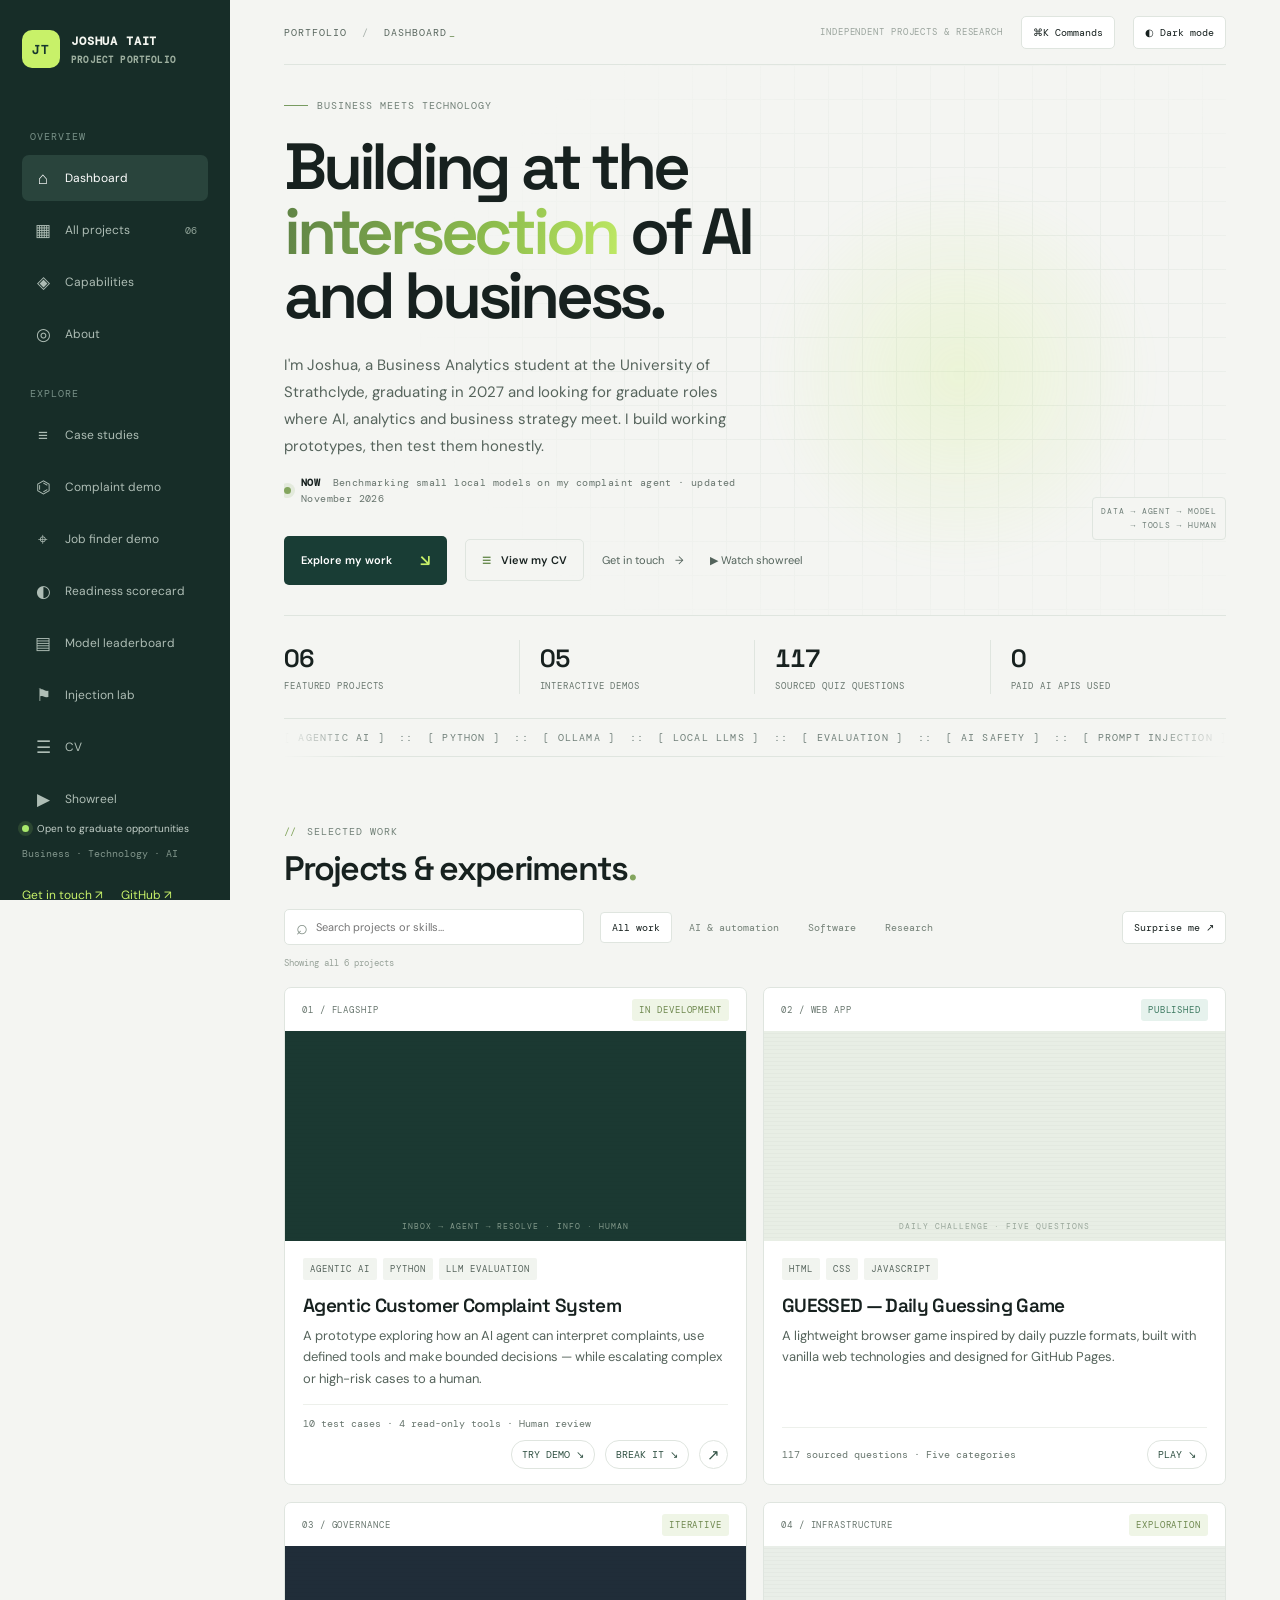
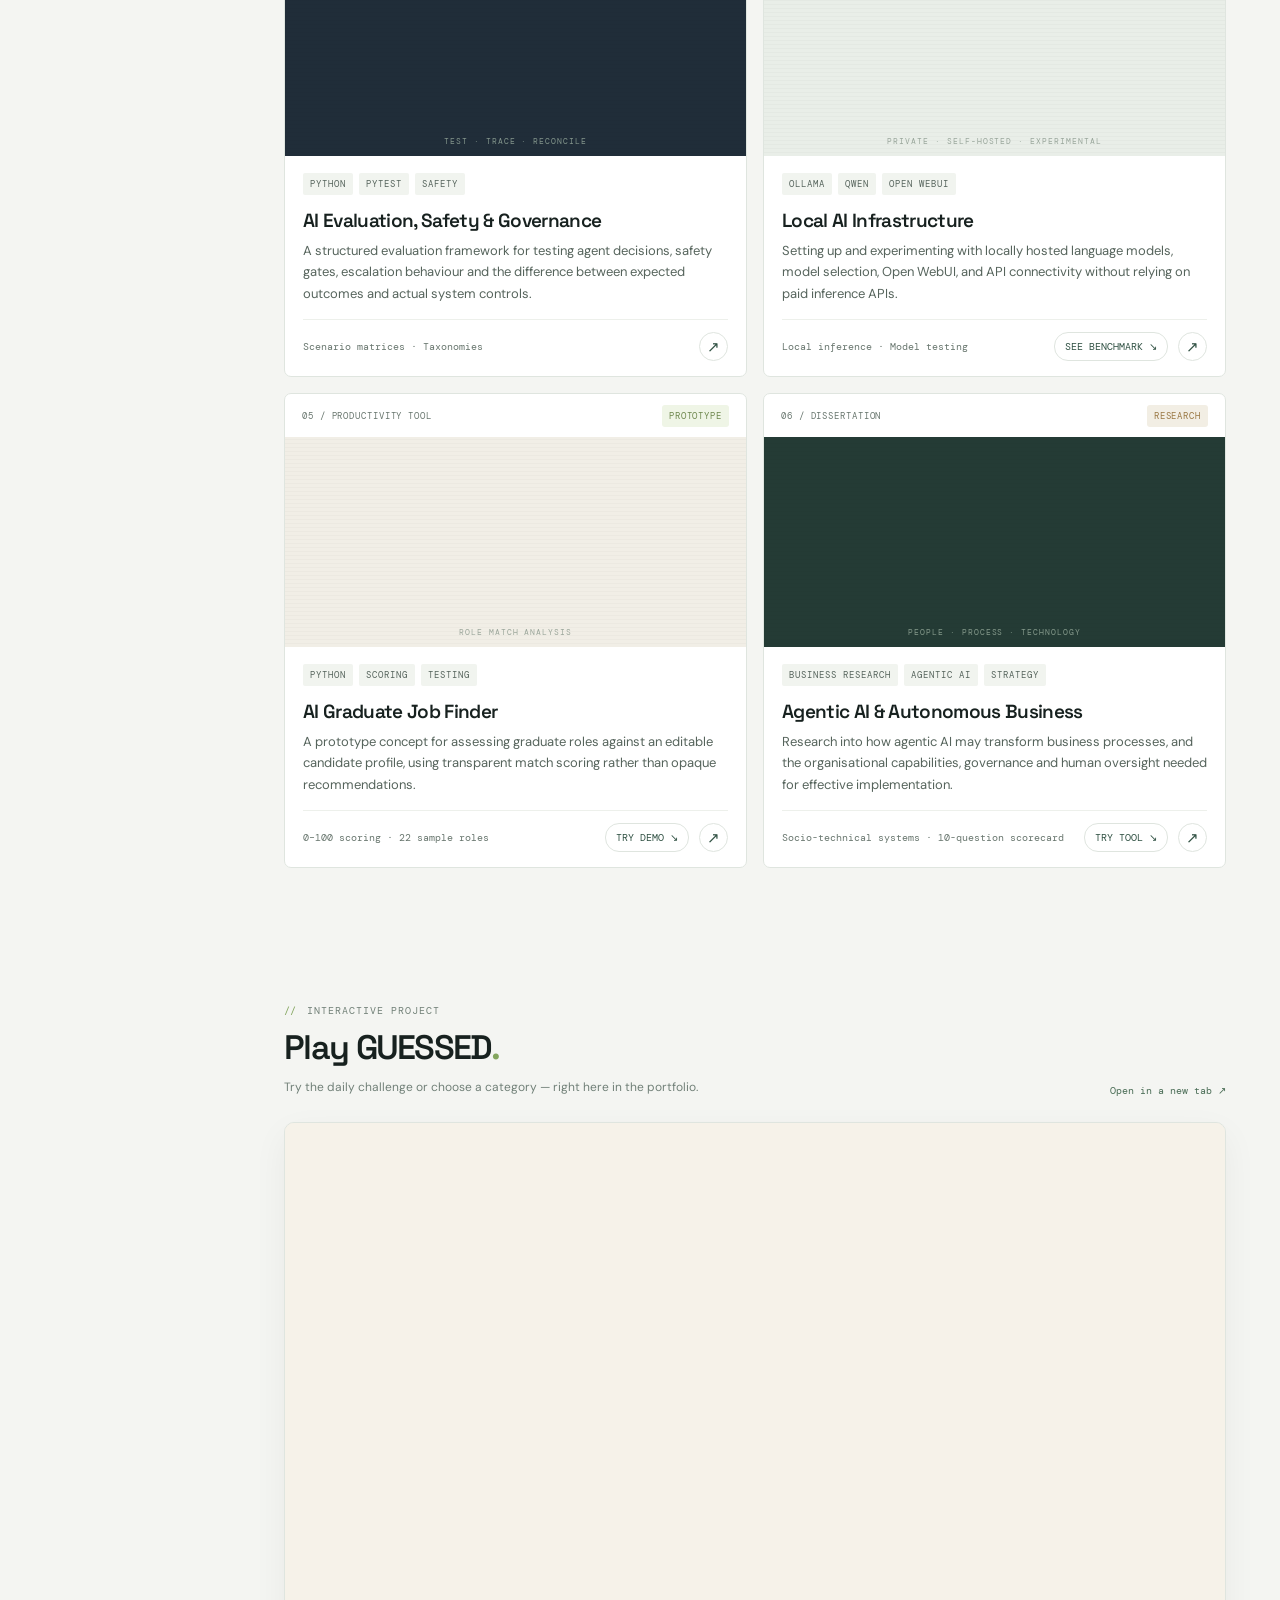
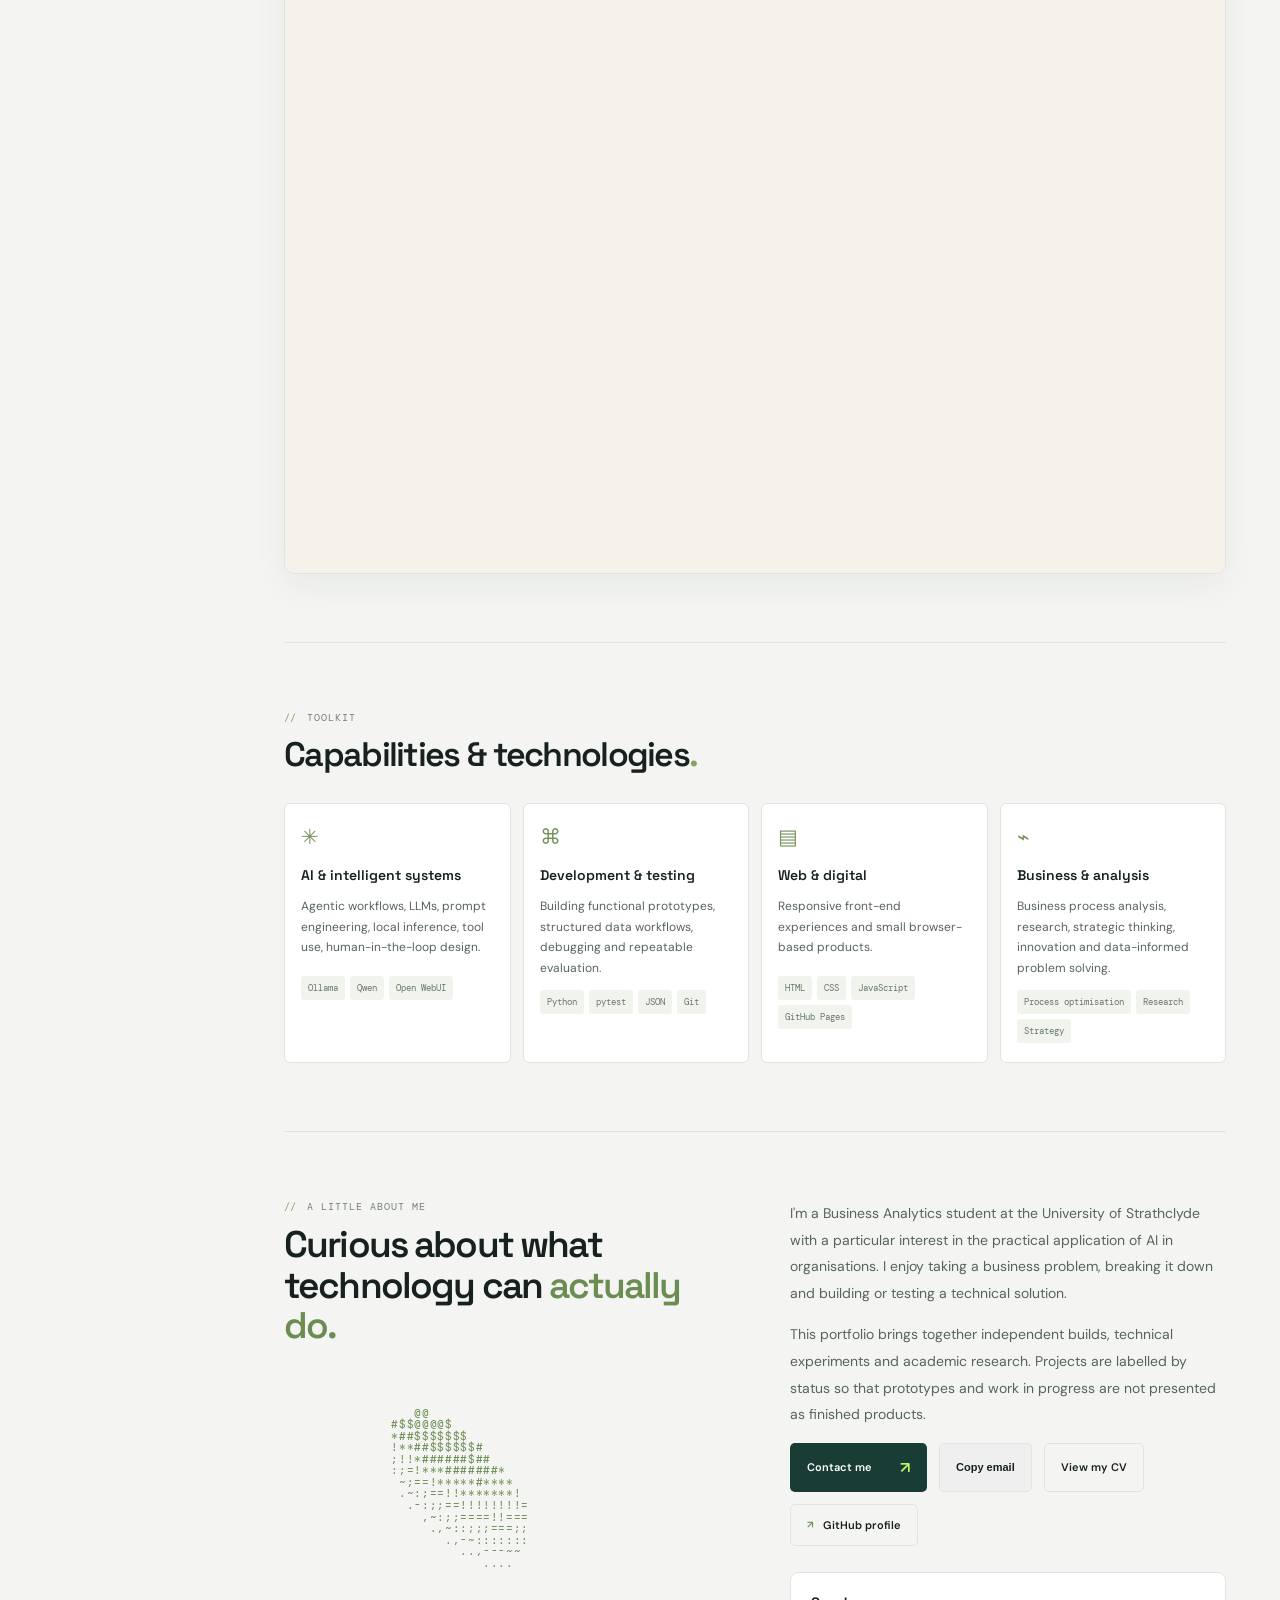
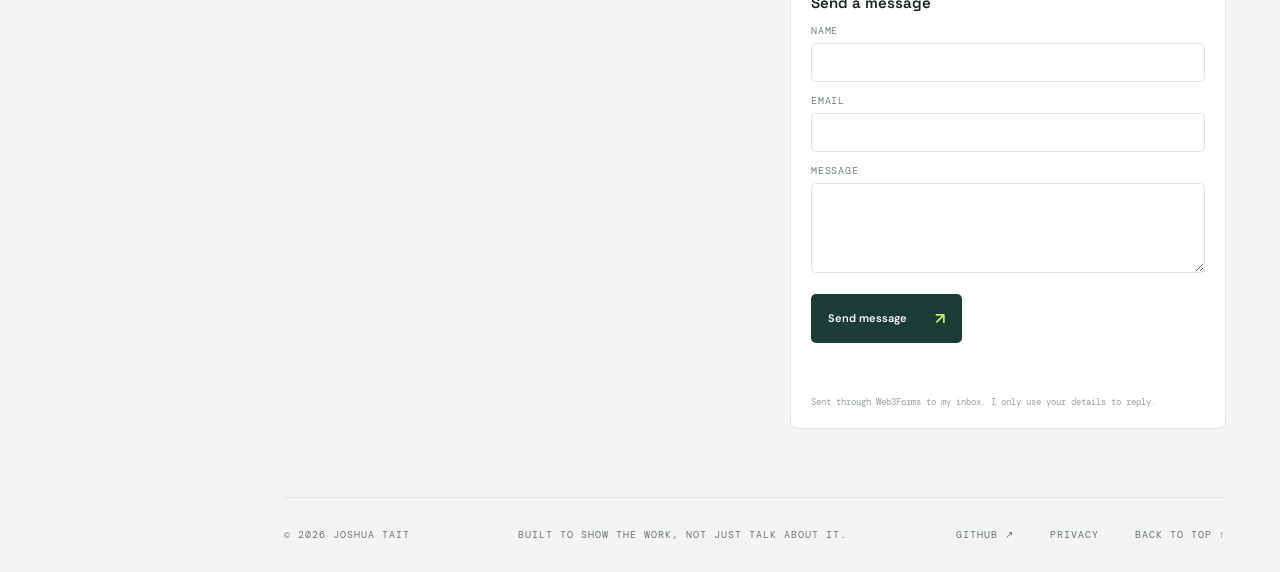
==== commit 93a6a4fb: "Polish: readable small text with AA contrast, factual home metrics, two-column case studies, on-bran" ====
--- a/index.html
+++ b/index.html
@@ -89,7 +89,7 @@
         </div>
       </section>
       <section class="metrics" aria-label="Portfolio overview">
-        <div><strong>06</strong><span>FEATURED PROJECTS</span></div><div><strong>AI +</strong><span>BUSINESS FOCUS</span></div><div><strong>LOCAL</strong><span>FIRST APPROACH</span></div><div><strong>BUILD</strong><span>LEARN · ITERATE</span></div>
+        <div><strong>06</strong><span>FEATURED PROJECTS</span></div><div><strong>05</strong><span>INTERACTIVE DEMOS</span></div><div><strong>117</strong><span>SOURCED QUIZ QUESTIONS</span></div><div><strong>0</strong><span>PAID AI APIS USED</span></div>
       </section>
       <section class="section" id="projects">
         <div class="section-heading"><div><div class="eyebrow">SELECTED WORK</div><h2>Projects & experiments<span>.</span></h2></div><div class="project-tools"><label class="project-search"><span aria-hidden="true">⌕</span><input id="project-search" type="search" placeholder="Search projects or skills…" aria-label="Search projects by name, technology or topic"></label><div class="filters" role="group" aria-label="Filter projects"><button class="filter active" data-filter="all">All work</button><button class="filter" data-filter="ai">AI & automation</button><button class="filter" data-filter="software">Software</button><button class="filter" data-filter="research">Research</button></div><button class="surprise-btn" id="surprise-project" type="button">Surprise me ↗</button></div><p class="search-status" id="search-status" aria-live="polite">Showing all 6 projects</p></div>
--- a/style.css
+++ b/style.css
@@ -342,3 +342,23 @@
   .sidebar.open .sidebar-bottom{display:block;margin-top:20px}
 }
 @media print{.menu-toggle{display:none!important}}
+
+/* Readability pass: small print was 7-9px with low contrast; raise sizes and use AA-contrast text colours */
+:root{--text-2:#56645c;--text-3:#68766e}
+body.dark-mode{--text-2:#bccabf;--text-3:#9fb0a4}
+@media(min-width:761px){.hero{padding:34px 0 30px}}
+.intro{color:var(--text-2);font-size:15px}
+.metrics span{font-size:9px;letter-spacing:.1em;color:var(--text-3)}
+.project-number,.status{font-size:9px}
+.project-number{color:var(--text-3)}
+.tags span{font-size:9px;padding:5px 7px;color:var(--text-2)}
+.card-content p{font-size:13px;line-height:1.65;color:var(--text-2)}
+.card-bottom{font-size:10px;color:var(--text-3);flex-wrap:wrap;gap:10px}
+.card-demo-link{font-size:10px}
+.capability p{font-size:12px;color:var(--text-2)}
+.chips i{font-size:9px}
+.about-copy p{font-size:14px;color:var(--text-2)}
+main > footer{font-size:10px;color:var(--text-3)}
+.cp :is(p,li,dd) a:not([class]){color:var(--ink);text-decoration-color:#83a55e;text-underline-offset:3px}
+.cp :is(p,li,dd) a:not([class]):hover{text-decoration-thickness:2px}
+.card-actions{margin-left:auto}
--- a/fx.css
+++ b/fx.css
@@ -87,7 +87,7 @@
 .fx .project-visual.fx-scene{display:block;padding:0;height:210px}
 @media(max-width:760px){.fx .project-visual.fx-scene{height:190px}}
 .fx-scene canvas{position:absolute;inset:0;width:100%;height:100%}
-.fx-scene-cap{position:absolute;left:0;right:0;bottom:10px;text-align:center;font:7px var(--mono);letter-spacing:.12em;opacity:.75}
+.fx-scene-cap{position:absolute;left:0;right:0;bottom:10px;text-align:center;font:8px var(--mono);letter-spacing:.12em;opacity:.75}
 .visual-agent .fx-scene-cap,.visual-eval .fx-scene-cap,.visual-research .fx-scene-cap{color:#a5b9a8}
 .visual-game .fx-scene-cap,.visual-local .fx-scene-cap,.visual-jobs .fx-scene-cap{color:#7f8f82}
 
